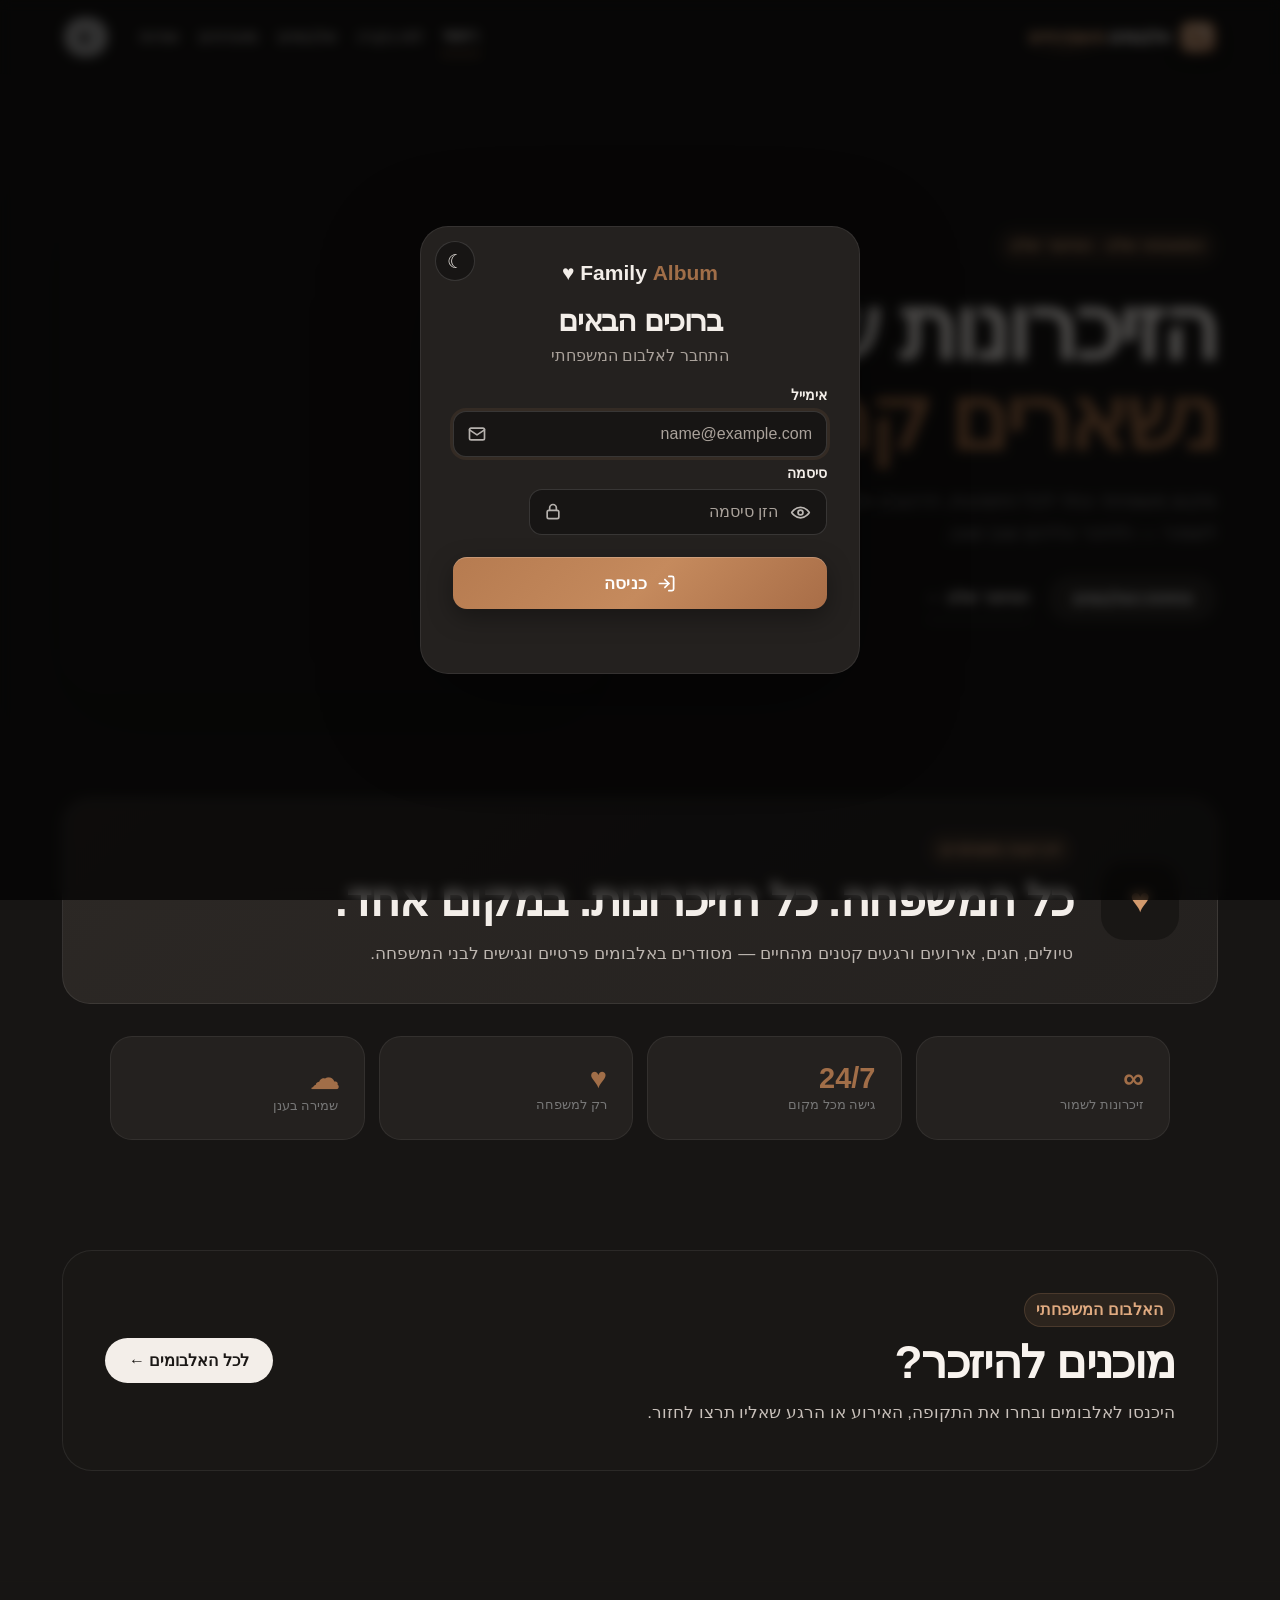
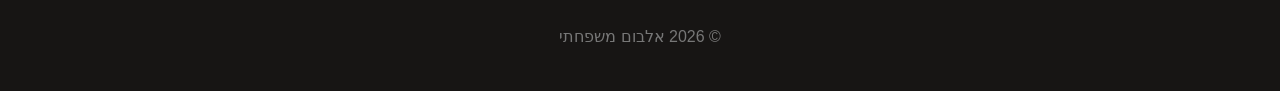
==== index.html @ 9064862b "update" ====
<!doctype html><html lang="he" dir="rtl"><head><meta charset="utf-8"><meta name="viewport" content="width=device-width,initial-scale=1"><link rel="icon" type="image/x-icon" href="favicon.ico?v=3512"><link rel="shortcut icon" type="image/x-icon" href="favicon.ico?v=3512"><title>אלבום משפחתי</title><link rel="stylesheet" href="css/main.css?v=R16G"><script src="js/config.js"></script><script src="js/version.js"></script><script src="js/utils.js"></script><script src="js/theme.js"></script>
<style id="password-toggle-eye-style">
.password-field-wrap{position:relative;display:flex;align-items:center}
.password-field-wrap input{width:100%;padding-right:48px!important}
.password-toggle-eye{
  position:absolute;right:10px;top:50%;transform:translateY(-50%);
  width:34px;height:34px;border:0;background:transparent;
  display:flex;align-items:center;justify-content:center;
  cursor:pointer;color:currentColor;opacity:.75;
  padding:0;border-radius:8px;
}
.password-toggle-eye:hover{opacity:1;background:rgba(128,128,128,.12)}
.password-toggle-eye svg{width:21px;height:21px;pointer-events:none}
</style>

<link rel="stylesheet" href="css/session-manager.css"><style id="login-field-icons">
.login-input-wrap{position:relative;width:100%;display:block}
.login-input-wrap .login-input-icon{position:absolute;left:14px;top:50%;transform:translateY(-50%);width:20px;height:20px;opacity:.72;pointer-events:none;z-index:3}
.login-input-wrap input{padding-left:48px!important}
.login-input-wrap .password-field-wrap{width:100%}
.login-input-wrap .password-field-wrap .field-icon{display:none}
</style></head><body><header class="top"><a class="brand" href="index.html">Family <b>Album</b> ♥</a><nav id="nav"></nav><div class="actions"><button onclick="toggleTheme()">◐</button><a id="adminLink" class="pill" style="display:none" href="admin.html">ניהול</a></div></header><main class="home-main">
<section class="hero home-hero">
  <div class="home-hero-copy">
    <span class="eyebrow">המשפחה שלנו · הסיפור שלנו</span>
    <h1>הזיכרונות שלנו<br><em>נשארים קרובים</em></h1>
    <p>מקום משפחתי אחד לכל התמונות, הרגעים והסיפורים שאנחנו רוצים לשמור — ולחזור אליהם שוב ושוב.</p>
    <div class="home-hero-actions">
      <a class="btn" href="albums.html">פתיחת האלבומים</a>
      <a class="home-secondary-link" href="about.html">הסיפור שלנו ←</a>
    </div>
  </div>
  <div class="hero-image home-hero-image" role="img" aria-label="תמונה משפחתית"></div>
</section>

<section class="home-welcome section" aria-labelledby="homeWelcomeTitle">
  <div class="home-welcome-card">
    <span class="home-welcome-icon" aria-hidden="true">♥</span>
    <div>
      <span class="eyebrow">זיכרונות משותפים</span>
      <h2 id="homeWelcomeTitle">כל המשפחה. כל הזיכרונות. במקום אחד.</h2>
      <p>טיולים, חגים, אירועים ורגעים קטנים מהחיים — מסודרים באלבומים פרטיים ונגישים לבני המשפחה.</p>
    </div>
  </div>
</section>

<section class="stats home-stats" aria-label="יתרונות האלבום">
  <div><strong>∞</strong><small>זיכרונות לשמור</small></div>
  <div><strong>24/7</strong><small>גישה מכל מקום</small></div>
  <div><strong>♥</strong><small>רק למשפחה</small></div>
  <div><strong>☁</strong><small>שמירה בענן</small></div>
</section>

<section class="section home-cta">
  <div class="home-cta-card">
    <div>
      <span class="eyebrow">האלבום המשפחתי</span>
      <h2>מוכנים להיזכר?</h2>
      <p>היכנסו לאלבומים ובחרו את התקופה, האירוע או הרגע שאליו תרצו לחזור.</p>
    </div>
    <a class="btn" href="albums.html">לכל האלבומים ←</a>
  </div>
</section>
</main>

<!-- Login Modal -->
<div id="loginModal" class="login-modal" aria-hidden="true" role="dialog" aria-modal="true" aria-labelledby="loginModalTitle">
  <div class="login-backdrop" aria-hidden="true"></div>
  <div class="login-modal-card">
    <button class="login-close" id="loginModalClose" type="button" aria-label="סגירת חלון" title="סגירה זמינה רק לאחר התחברות" onclick="closeLoginModal()">×</button>
    <button class="login-theme-toggle" id="loginModalTheme" type="button" onclick="toggleLoginModalTheme()" aria-label="החלפת מצב תצוגה" title="החלף בין מצב בהיר לכהה">☾</button>
    <div class="login-modal-brand">Family <b>Album</b> ♥</div>
    <h2 id="loginModalTitle">ברוכים הבאים</h2>
    <p>התחבר לאלבום המשפחתי</p>
    <form id="modalLoginForm">
      <label for="modalEmail">אימייל</label>
      <div class="login-input-wrap"><svg class="login-input-icon" viewBox="0 0 24 24" fill="none" stroke="currentColor" stroke-width="2" stroke-linecap="round" stroke-linejoin="round" aria-hidden="true"><rect x="3" y="5" width="18" height="14" rx="2"/><path d="m3 7 9 6 9-6"/></svg><input id="modalEmail" type="email" autocomplete="username" placeholder="name@example.com" required></div>
      <label for="modalPassword">סיסמה</label>
      <div class="password-field">
        <div class="password-field-wrap"><div class="login-input-wrap"><svg class="login-input-icon" viewBox="0 0 24 24" fill="none" stroke="currentColor" stroke-width="2" stroke-linecap="round" stroke-linejoin="round" aria-hidden="true"><rect x="5" y="10" width="14" height="10" rx="2"/><path d="M8 10V7a4 4 0 0 1 8 0v3"/></svg><input id="modalPassword" type="password" autocomplete="current-password" placeholder="הזן סיסמה" required></div>
<button type="button" class="password-toggle-eye" aria-label="הצג סיסמה" title="הצג סיסמה" data-password-toggle="modalPassword">
<svg viewBox="0 0 24 24" fill="none" stroke="currentColor" stroke-width="2" stroke-linecap="round" stroke-linejoin="round" aria-hidden="true">
<path d="M2 12s3.5-6 10-6 10 6 10 6-3.5 6-10 6S2 12 2 12Z"/>
<circle cx="12" cy="12" r="2.8"/>
</svg>
</button></div>
      </div>
      <button id="modalLoginButton" class="btn login-submit" type="submit">כניסה</button>
    </form>
    <div id="modalLoginMsg" class="login-message" role="alert"></div>
  </div>
</div>
<footer>© 2026 אלבום משפחתי</footer><script src="js/api.js"></script><script src="js/layout.js"></script><script>mountLayout("home");</script>

<script>
function shouldAutoOpenLogin(){
  const p=new URLSearchParams(location.search);
  return p.get("autoLogin")==="1" || !getSession()?.user || !getSession()?.token;
}
function hasActiveSession(){
  try{
    const sm = window.SessionManager?.getSession?.();
    if(sm && sm.user && sm.token) return true;
  }catch(e){}
  return false;
}
function openLoginModal(){
  const modal=document.getElementById("loginModal");
  if(!modal)return;
  const locked=!hasActiveSession();
  modal.classList.add("modal-dark");
  modal.classList.add("open");
  modal.setAttribute("aria-hidden","false");
  modal.dataset.locked=locked?"true":"false";
  document.body.classList.add("modal-open");
  const close=document.getElementById("loginModalClose");
  if(close){
    close.style.display=locked?"none":"flex";
    close.disabled=locked;
    close.setAttribute("aria-hidden",locked?"true":"false");
  }
  setTimeout(()=>document.getElementById("modalEmail")?.focus(),80);
}
function updateLoginModalThemeButton(){
  const btn=document.getElementById("loginModalTheme");
  if(!btn) return;
  const modal=document.getElementById("loginModal");
  const dark=!!modal?.classList.contains("modal-dark");
  btn.textContent=dark?"☀":"☾";
  btn.setAttribute("aria-label",dark?"מעבר למצב בהיר":"מעבר למצב כהה");
  btn.title=dark?"עבור למצב בהיר":"עבור למצב כהה";
}
function toggleLoginModalTheme(){
  const modal=document.getElementById("loginModal");
  if(!modal)return;
  modal.classList.toggle("modal-dark");
  updateLoginModalThemeButton();
}
updateLoginModalThemeButton();

function closeLoginModal(){
  const modal=document.getElementById("loginModal");
  if(!modal)return;
  // When there is no active Session, the login screen is mandatory.
  if(!hasActiveSession()){
    openLoginModal();
    return;
  }
  modal.classList.remove("open");
  modal.setAttribute("aria-hidden","true");
  modal.removeAttribute("data-locked");
  document.body.classList.remove("modal-open");
}

document.getElementById("modalLoginForm")?.addEventListener("submit",async e=>{
  e.preventDefault();
  const email=document.getElementById("modalEmail").value.trim();
  const password=document.getElementById("modalPassword").value;
  const msg=document.getElementById("modalLoginMsg");
  const btn=document.getElementById("modalLoginButton");
  msg.textContent="מתחבר...";
  msg.className="login-message";
  btn.disabled=true;
  try{
    const r=await API.call("login",{email,password});
    if(!r?.ok) throw new Error(r?.message||"פרטי הכניסה אינם תקינים");
    /* SessionManager is the single source of truth. */
    try{
      if(window.SessionManager?.start) SessionManager.start(r.data.user, r.data.token, false);
    }catch(e){ console.warn("Session manager:",e); }
    msg.textContent="הכניסה הצליחה";
    msg.classList.add("success");
    setTimeout(()=>{
      const ret=new URLSearchParams(location.search).get("return");
      location.href=(ret && /^[a-zA-Z0-9_\-]+\.html(?:\?.*)?$/.test(ret)) ? ret : "dashboard.html";
    },250);
  }catch(err){
    msg.textContent=err?.message||"אירעה שגיאה בעת ההתחברות";
    msg.classList.add("error");
  }finally{
    btn.disabled=false;
  }
});
if(shouldAutoOpenLogin()) setTimeout(openLoginModal,120);

document.addEventListener("keydown",e=>{
  const modal=document.getElementById("loginModal");
  if(e.key==="Escape" && modal?.classList.contains("open")){
    if(!hasActiveSession()){
      e.preventDefault();
      e.stopPropagation();
      return;
    }
    closeLoginModal();
  }
});
</script>
<script id="password-toggle-eye-script">
(function(){
  function eyeOpen(){
    return '<svg viewBox="0 0 24 24" fill="none" stroke="currentColor" stroke-width="2" stroke-linecap="round" stroke-linejoin="round" aria-hidden="true"><path d="M2 12s3.5-6 10-6 10 6 10 6-3.5 6-10 6S2 12 2 12Z"/><circle cx="12" cy="12" r="2.8"/></svg>';
  }
  function eyeClosed(){
    return '<svg viewBox="0 0 24 24" fill="none" stroke="currentColor" stroke-width="2" stroke-linecap="round" stroke-linejoin="round" aria-hidden="true"><path d="M3 3l18 18"/><path d="M10.6 6.2A10.7 10.7 0 0 1 12 6c6.5 0 10 6 10 6a17.4 17.4 0 0 1-3.1 3.8"/><path d="M6.2 6.8C3.6 8.6 2 12 2 12s3.5 6 10 6c1.4 0 2.7-.3 3.9-.8"/><path d="M9.9 9.9a3 3 0 0 0 4.2 4.2"/></svg>';
  }
  document.addEventListener('click', function(e){
    const btn=e.target.closest('[data-password-toggle]');
    if(!btn) return;
    const id=btn.getAttribute('data-password-toggle');
    const input=document.getElementById(id);
    if(!input) return;
    const show=input.type==='password';
    input.type=show?'text':'password';
    btn.innerHTML=show?eyeClosed():eyeOpen();
    btn.setAttribute('aria-label', show?'הסתר סיסמה':'הצג סיסמה');
    btn.setAttribute('title', show?'הסתר סיסמה':'הצג סיסמה');
  });
})();
</script>

<script src="js/session-manager.js"></script></body></html>
---- css/main.css ----
*{box-sizing:border-box}html{font-family:Segoe UI,Arial,sans-serif;background:#f6f3ef;color:#2a2724;scroll-behavior:smooth}body{margin:0;min-height:100vh}a{text-decoration:none;color:inherit}button,input,textarea,select{font:inherit}button{cursor:pointer}.top{height:74px;position:sticky;top:0;z-index:50;display:flex;align-items:center;gap:30px;padding:0 5%;background:#f6f3eff0;backdrop-filter:blur(16px);border-bottom:1px solid #00000012}.brand{font-size:21px;font-weight:900;margin-left:auto}.brand b,em,.eyebrow,.heading>a{color:#a16e48;font-style:normal}.top nav{display:flex;gap:22px}.top nav a{padding:8px 2px}.top nav a.active{font-weight:800;border-bottom:2px solid #a16e48}.actions{display:flex;align-items:center;gap:9px}.actions button,.pill{border:1px solid #0002;background:#fff9;border-radius:22px;padding:8px 14px}.hero{max-width:1200px;margin:auto;min-height:78vh;padding:70px 24px;display:grid;grid-template-columns:1fr 1fr;gap:70px;align-items:center}.eyebrow{font-size:12px;font-weight:900;letter-spacing:3px}.hero h1,.about-hero h1{font-size:clamp(52px,7vw,94px);line-height:.94;letter-spacing:-5px;margin:20px 0}.hero p{font-size:19px;color:#777;max-width:570px;line-height:1.7}.btn{display:inline-block;border:0;border-radius:30px;background:#2a2724;color:white;padding:13px 24px;font-weight:800}.hero-image,.about-image{border-radius:34px;min-height:530px;background:url('https://images.unsplash.com/photo-1511895426328-dc8714191300?auto=format&fit=crop&w=1200&q=85') center/cover;box-shadow:0 30px 80px #0002}.stats{max-width:1100px;margin:auto;padding:0 20px 80px;display:grid;grid-template-columns:repeat(4,1fr);gap:14px}.stats div,.metric,.panel{background:#fff;border:1px solid #0001;border-radius:22px;padding:25px}.stats strong{display:block;font-size:29px;color:#a16e48}.stats small{color:#777}.section{max-width:1200px;margin:auto;padding:70px 22px}.heading{display:flex;align-items:center;justify-content:space-between;gap:20px;margin-bottom:30px}.heading h1,.heading h2{margin:0;font-size:42px}.heading p{color:#777}.search{min-width:260px;padding:13px 16px;border:1px solid #0002;border-radius:15px;background:#fff}.cards{display:grid;grid-template-columns:repeat(3,1fr);gap:20px}.card{background:#fff;border:1px solid #0001;border-radius:24px;overflow:hidden;box-shadow:0 15px 40px #00000010;transition:.25s}.card:hover{transform:translateY(-5px)}.cover{aspect-ratio:1/1;background:center/cover url('https://images.unsplash.com/photo-1472162072942-cd5147eb3902?auto=format&fit=crop&w=1000&q=85')}.c1{background-image:url('https://images.unsplash.com/photo-1500534623283-312aade485b7?auto=format&fit=crop&w=1000&q=85')}.c2{background-image:url('https://images.unsplash.com/photo-1519167758481-83f550bb49b3?auto=format&fit=crop&w=1000&q=85')}.c3{background-image:url('https://images.unsplash.com/photo-1519741497674-611481863552?auto=format&fit=crop&w=1000&q=85')}.card-body{padding:17px 20px}.card-body h3{margin:0 0 7px}.card-body p{margin:0;color:#777}.gallery{display:grid;grid-template-columns:repeat(4,1fr);gap:13px}.gallery figure{margin:0}.gallery img{width:100%;height:230px;object-fit:cover;border-radius:17px;cursor:pointer}.gallery figcaption{padding:7px;color:#777}.viewer{display:none;position:fixed;inset:0;background:#000e;z-index:100;align-items:center;justify-content:center}.viewer.open{display:flex}.viewer img{max-width:86%;max-height:82%;border-radius:14px}.viewer button{position:absolute;width:55px;height:55px;border:0;border-radius:50%;background:#fff2;color:#fff;font-size:38px}.viewer #x{top:20px;right:25px}.viewer #r{right:25px}.viewer #l{left:25px}.viewer #caption{position:absolute;bottom:25px;color:#fff}.about-hero{text-align:center;padding:130px 20px 90px}.about-hero p{color:#777;font-size:19px}.story{display:grid;grid-template-columns:1fr 1fr;gap:60px;align-items:center}.story p{line-height:1.8;color:#666}.story blockquote{border-right:4px solid #a16e48;padding:15px 20px;background:#faf8f5;border-radius:0 15px 15px 0;font-weight:800}.auth-page{min-height:100vh;display:grid;place-items:center;background:linear-gradient(135deg,#f6f3ef,#e9dfd4)}.auth-card{width:min(430px,92vw);padding:38px;background:#fff;border-radius:28px;box-shadow:0 30px 90px #0002;text-align:center}.auth-card form{display:grid;gap:13px;margin:25px 0}.auth-card input,.panel input,.panel textarea,.panel select{width:100%;padding:13px;border:1px solid #0002;border-radius:13px;background:#fff}.dashboard-grid{display:grid;grid-template-columns:repeat(3,1fr);gap:18px;margin-bottom:30px}.metric span{font-size:28px}.metric strong{display:block;font-size:36px;margin:5px 0}.metric small{color:#777}.panel{margin-top:25px}.admin-grid{display:grid;grid-template-columns:repeat(2,1fr);gap:20px}.panel{display:flex;flex-direction:column;gap:12px}.thumbs{display:grid;grid-template-columns:repeat(6,1fr);gap:7px}.thumbs img{width:100%;height:70px;object-fit:cover;border-radius:8px}.manage-row{display:flex;gap:8px;align-items:center;flex-wrap:wrap;padding:10px 0;border-bottom:1px solid #0001}.manage-row b{margin-left:auto}.manage-row button{border:1px solid #0002;background:#fff;border-radius:10px;padding:7px 10px}.toast{position:fixed;bottom:20px;left:20px;background:#222;color:#fff;padding:12px 18px;border-radius:12px;display:none;z-index:200}.toast.show{display:block}footer{text-align:center;padding:45px;color:#777;border-top:1px solid #0001;margin-top:40px}.dark{background:#171514;color:#f3eee9}.dark .top{background:#171514ee}.dark .card,.dark .stats div,.dark .metric,.dark .panel,.dark .auth-card{background:#24211f;border-color:#fff1}.dark input,.dark textarea,.dark select,.dark .search,.dark .manage-row button{background:#24211f;color:#fff}.dark .auth-page{background:#171514}@media(max-width:850px){.top nav{display:none}.hero,.story{grid-template-columns:1fr}.hero-image,.about-image{min-height:360px}.cards{grid-template-columns:1fr 1fr}.gallery{grid-template-columns:1fr 1fr}.stats{grid-template-columns:1fr 1fr}.admin-grid{grid-template-columns:1fr}}@media(max-width:560px){.cards,.gallery{grid-template-columns:1fr}.dashboard-grid{grid-template-columns:1fr}.heading{align-items:flex-start;flex-direction:column}.heading h1,.heading h2{font-size:34px}.search{width:100%}.hero h1,.about-hero h1{letter-spacing:-2px}.top{padding:0 18px}}

.photo-wrap{position:relative;overflow:hidden;border-radius:16px}.photo-wrap img{display:block;width:100%}.favorite-btn{position:absolute;top:10px;right:10px;width:42px;height:42px;border:0;border-radius:50%;background:rgba(255,255,255,.9);font-size:25px;cursor:pointer;box-shadow:0 4px 14px rgba(0,0,0,.18)}.favorite-btn.active{background:#fff}.photo-card figcaption{display:flex;flex-direction:column;gap:4px;padding-top:8px}.photo-card figcaption small{opacity:.7}.panel input,.panel select{display:block;width:100%;margin:8px 0;box-sizing:border-box}.viewer #caption{display:flex;flex-direction:column;gap:5px}

.hint{opacity:.7;font-size:.9rem}.photo-meta-row{display:grid;grid-template-columns:1.2fr 1fr .7fr 1.2fr;gap:8px;align-items:center;margin:8px 0;padding:10px;border:1px solid rgba(127,127,127,.2);border-radius:12px}.photo-meta-row input{margin:0!important}.meta-file{overflow:hidden;text-overflow:ellipsis;white-space:nowrap}@media(max-width:800px){.photo-meta-row{grid-template-columns:1fr}.meta-file{white-space:normal}}


/* V3.1 responsive navigation */
.menu-toggle{display:none;border:1px solid #0002;background:#fff9;border-radius:12px;width:44px;height:42px;font-size:24px;line-height:1;align-items:center;justify-content:center;flex:0 0 auto}
.menu-toggle.open{font-size:30px;position:relative;z-index:650;background:#fff!important;color:#2a2724!important;border-color:#0003!important}
.dark .menu-toggle.open{background:#24211f!important;color:#fff!important;border-color:#fff3!important}
.menu-close-text{display:block;font:400 34px/1 Arial,sans-serif;color:currentColor;transform:translateY(-1px)}
@media(max-width:850px){
  .top{position:sticky;top:0;z-index:500;min-height:66px;height:auto;gap:12px;padding:10px 18px;flex-wrap:nowrap}
  .menu-toggle{display:inline-flex;order:0}
  .brand{order:1;margin-left:0;margin-right:auto;white-space:nowrap}
  .actions{order:2}
  .top nav{display:none;position:absolute;top:100%;right:12px;left:12px;z-index:600;flex-direction:column;gap:0;padding:8px;background:#fff;border:1px solid #0002;border-radius:16px;box-shadow:0 18px 45px #0003}
  .top nav.mobile-open{display:flex}
  .top nav a{padding:13px 16px;border-bottom:1px solid #0001}
  .top nav a:last-child{border-bottom:0}
  .top nav a.active{border-bottom:1px solid #0001;background:#f6f3ef;font-weight:800}
  .dark .top nav{background:#24211f;border-color:#fff2}
  .dark .top nav a{border-color:#fff1}
  .dark .top nav a.active{background:#302b28}
}
/* Favorite button must not trigger the image viewer */
.favorite-btn{z-index:3;touch-action:manipulation}
.photo-wrap img{position:relative;z-index:1}

.photo-tools{display:flex;gap:10px;align-items:center;flex-wrap:wrap;margin:18px 0 24px;padding:14px;border:1px solid var(--line,#ddd);border-radius:16px;background:var(--card,#fff)}
.photo-tools input,.photo-tools select{min-height:42px;padding:0 12px;border:1px solid var(--line,#ddd);border-radius:10px;background:inherit;color:inherit} .photo-tools input[type=search]{min-width:220px}.photo-tools input[type=number]{width:120px}.photo-tools .hint{margin-inline-start:auto}
@media(max-width:600px){.photo-tools{align-items:stretch}.photo-tools input,.photo-tools select,.photo-tools button{width:100%}.photo-tools .hint{margin-inline-start:0;text-align:center}}
.perm-check{display:flex;align-items:center;gap:10px;padding:10px 12px;border:1px solid #0001;border-radius:12px;background:#fafafa}.perm-check input{width:auto!important;margin:0!important}.dark .perm-check{background:#302b28;border-color:#fff1}

.delete-photo-btn{position:absolute;top:10px;left:10px;width:42px;height:42px;border:0;border-radius:50%;background:rgba(255,255,255,.92);font-size:18px;cursor:pointer;box-shadow:0 4px 14px rgba(0,0,0,.18);z-index:3}.delete-photo-btn:hover{transform:scale(1.05)}
.trash-actions{display:flex;gap:8px;flex-wrap:wrap;margin-top:8px}.danger-btn{border:0;border-radius:30px;background:#8b2d2d;color:#fff;padding:10px 15px;font-weight:800;cursor:pointer}.trash-actions .btn{padding:10px 15px}

/* V3.5.1 — Dark mode search/filter controls */
.photo-tools{--tools-bg:#fff;--tools-line:#d8d2cc;--tools-text:#2a2724;--tools-placeholder:#777;--tools-focus:#a16e48;background:var(--tools-bg);border-color:var(--tools-line);color:var(--tools-text)}
.photo-tools input,.photo-tools select{background:var(--tools-bg)!important;color:var(--tools-text)!important;border-color:var(--tools-line)!important;outline:none;appearance:auto}
.photo-tools input::placeholder{color:var(--tools-placeholder);opacity:1}
.photo-tools input:focus,.photo-tools select:focus{border-color:var(--tools-focus)!important;box-shadow:0 0 0 3px rgba(161,110,72,.16)}
.photo-tools select option{background:var(--tools-bg);color:var(--tools-text)}
.photo-tools .pill{background:var(--tools-bg);color:var(--tools-text);border-color:var(--tools-line)}
.dark .photo-tools{--tools-bg:#24211f;--tools-line:#514a45;--tools-text:#f3eee9;--tools-placeholder:#aaa19a;--tools-focus:#c7956d}
.dark .photo-tools input,.dark .photo-tools select{background:#24211f!important;color:#f3eee9!important;border-color:#514a45!important;color-scheme:dark}
.dark .photo-tools input::placeholder{color:#aaa19a!important}
.dark .photo-tools select option{background:#24211f;color:#f3eee9}
.dark .photo-tools .pill{background:#24211f;color:#f3eee9;border-color:#514a45}

.load-error{padding:30px;border:1px solid #c99;border-radius:18px;background:#fff5;text-align:center}.load-error strong{font-size:20px}.load-error p{color:#b33;margin:10px 0 18px}.dark .load-error{background:#24211f;border-color:#a66}


/* V3.5.3 — Home Login Modal */
.login-open{cursor:pointer;color:inherit}
body.modal-open{overflow:hidden}
.login-modal{display:none;position:fixed;inset:0;z-index:2000;align-items:center;justify-content:center;padding:20px}
.login-modal.open{display:flex}
.login-backdrop{position:absolute;inset:0;background:rgba(0,0,0,.68);backdrop-filter:blur(6px)}
.login-modal-card{position:relative;z-index:1;width:min(440px,100%);padding:34px 32px 28px;background:#fff;border:1px solid #0001;border-radius:28px;box-shadow:0 30px 100px rgba(0,0,0,.35);text-align:right;animation:loginModalIn .2s ease-out}
.login-modal-brand{text-align:center;font-size:21px;font-weight:900;margin-bottom:18px}
.login-modal-brand b{color:#a16e48}
.login-modal-card h2{text-align:center;font-size:30px;margin:5px 0 8px}
.login-modal-card>p{text-align:center;color:#777;margin:0 0 22px}
.login-modal-card form{display:grid;gap:8px}
.login-modal-card label{font-size:14px;font-weight:700}
.login-modal-card input{width:100%;padding:13px 14px;border:1px solid #0002;border-radius:13px;background:#fff;color:inherit;outline:none}
.login-modal-card input:focus{border-color:#a16e48;box-shadow:0 0 0 3px rgba(161,110,72,.13)}
.password-field{position:relative;display:flex;align-items:center}
.password-field input{padding-left:68px}
.password-toggle{position:absolute;left:7px;top:50%;transform:translateY(-50%);border:0;background:transparent;color:#a16e48;font-weight:800;padding:7px 8px;border-radius:8px}
.password-toggle:hover{background:#a16e4812}
.login-submit{
  width:100%;
  min-height:52px;
  margin-top:14px;
  border:0 !important;
  border-radius:14px !important;
  background:linear-gradient(135deg,#9a6742 0%,#b47a50 52%,#8d5d3d 100%) !important;
  color:#fff !important;
  font-size:17px;
  font-weight:800;
  letter-spacing:.15px;
  display:flex;
  align-items:center;
  justify-content:center;
  gap:10px;
  box-shadow:0 8px 22px rgba(104,65,39,.25),inset 0 1px 0 rgba(255,255,255,.22);
  cursor:pointer;
  transition:transform .18s ease,box-shadow .18s ease,filter .18s ease;
}
.login-submit::before{
  content:"";
  width:19px;
  height:19px;
  flex:0 0 19px;
  background:center/contain no-repeat url("data:image/svg+xml,%3Csvg xmlns='http://www.w3.org/2000/svg' viewBox='0 0 24 24' fill='none' stroke='white' stroke-width='2.2' stroke-linecap='round' stroke-linejoin='round'%3E%3Cpath d='M10 17l5-5-5-5'/%3E%3Cpath d='M15 12H3'/%3E%3Cpath d='M15 3h4a2 2 0 0 1 2 2v14a2 2 0 0 1-2 2h-4'/%3E%3C/svg%3E");
}
.login-submit:hover:not(:disabled){
  transform:translateY(-2px);
  filter:brightness(1.06);
  box-shadow:0 11px 28px rgba(104,65,39,.32),inset 0 1px 0 rgba(255,255,255,.25);
}
.login-submit:active:not(:disabled){
  transform:translateY(0);
  box-shadow:0 5px 14px rgba(104,65,39,.24),inset 0 1px 0 rgba(0,0,0,.06);
}
.login-submit:focus-visible{
  outline:3px solid rgba(180,122,80,.28) !important;
  outline-offset:3px;
}
.login-submit:disabled{
  opacity:.65;
  cursor:wait;
  transform:none;
  filter:saturate(.7);
}
.dark .login-submit{
  background:linear-gradient(135deg,#b67b50 0%,#c58a5d 52%,#a86d47 100%) !important;
  box-shadow:0 8px 24px rgba(0,0,0,.34),inset 0 1px 0 rgba(255,255,255,.2);
}
@media(max-width:520px){
  .login-submit{min-height:50px;font-size:16px;border-radius:13px !important}
}
.login-close{position:absolute;top:12px;right:14px;width:40px;height:40px;border:0;border-radius:50%;background:transparent;font-size:30px;line-height:1;color:#777}
.login-close:hover{background:#0000000a;color:inherit}
.login-theme-toggle{position:absolute;top:14px;left:14px;width:40px;height:40px;border:1px solid #0002;border-radius:50%;background:#fff;color:#333;display:flex;align-items:center;justify-content:center;font-size:19px;cursor:pointer;z-index:2;transition:.18s}
.login-theme-toggle:hover{transform:scale(1.04);background:#f5f5f5}
.dark .login-theme-toggle{background:#171514;color:#f3eee9;border-color:#fff2}
.dark .login-theme-toggle:hover{background:#302b28}
.login-message{min-height:24px;text-align:center;margin-top:12px;font-weight:700}
.login-message.error{color:#b42318}
.login-message.success{color:#16834b}
.modal-full-login{display:block;text-align:center;margin-top:12px;font-size:13px;color:#a16e48}
@keyframes loginModalIn{from{opacity:0;transform:translateY(10px) scale(.98)}to{opacity:1;transform:none}}
.dark .login-modal-card{background:#24211f;border-color:#fff1;color:#f3eee9}
.dark .login-modal-card input{background:#171514;color:#fff;border-color:#fff2}
.dark .login-close{color:#aaa}
.dark .password-toggle{color:#d29a6d}
.dark .modal-full-login{color:#d29a6d}
.dark .login-open{background:#24211f;color:#f3eee9;border-color:#fff2}
@media(max-width:560px){
  .login-modal{padding:12px}
  .login-modal-card{padding:30px 20px 22px;border-radius:22px}
}


/* Dashboard direct navigation */
.metric-link{display:block;color:inherit;text-decoration:none;cursor:pointer;transition:transform .18s ease,box-shadow .18s ease}
.metric-link:hover{transform:translateY(-3px);box-shadow:0 12px 30px rgba(0,0,0,.10)}
.metric-action{display:block;margin-top:12px;font-size:.9rem;opacity:.8}
.dashboard-actions{display:grid;grid-template-columns:repeat(3,1fr);gap:14px;margin:0 0 30px}
.dashboard-action{display:flex;align-items:center;gap:12px;padding:16px 18px;border:1px solid #0002;border-radius:16px;background:var(--card,#fff);color:inherit;text-decoration:none;box-shadow:0 5px 18px rgba(0,0,0,.05);transition:transform .18s ease,box-shadow .18s ease}
.dashboard-action:hover{transform:translateY(-2px);box-shadow:0 10px 25px rgba(0,0,0,.09)}
.dashboard-action>span{font-size:28px}
.dashboard-action div{display:flex;flex-direction:column;gap:3px;flex:1}
.dashboard-action small{opacity:.7}
.panel-heading-row{display:flex;align-items:center;justify-content:space-between;gap:15px}
.dashboard-album-card{cursor:pointer}
.dashboard-album-card .cover{position:relative}
.album-count-badge{position:absolute;left:12px;bottom:12px;display:inline-flex;align-items:center;gap:6px;padding:7px 10px;border-radius:999px;background:rgba(18,18,18,.72);color:#fff;font-size:13px;font-weight:800;line-height:1;backdrop-filter:blur(8px);box-shadow:0 4px 16px rgba(0,0,0,.2);border:1px solid rgba(255,255,255,.18)}
.dark .dashboard-action{background:#24211f;border-color:#fff1}
@media(max-width:850px){.dashboard-actions{grid-template-columns:1fr}.panel-heading-row{align-items:flex-start;flex-direction:column}}

.manage-row .cover-manager{flex:0 0 100%;}
.manage-row .cover-current{max-width:420px;}

/* V3.5.10 — Full mobile refinement + compact family-album brand */
.brand{display:inline-flex;align-items:center;gap:9px;min-width:0;line-height:1}
.brand .brand-mark{position:relative;width:36px;height:32px;flex:0 0 36px;border-radius:10px;background:linear-gradient(145deg,#b9855d,#8f5d3c);box-shadow:0 7px 18px rgba(90,55,35,.20);display:grid;place-items:center;color:#fff}
.brand .brand-mark::before{content:"";position:absolute;width:20px;height:16px;border:2px solid currentColor;border-radius:5px;transform:rotate(-7deg);opacity:.88}
.brand .brand-heart{position:relative;z-index:2;font-size:12px;line-height:1;transform:translate(5px,-4px);text-shadow:0 1px 3px rgba(0,0,0,.2)}
.brand .brand-name{font-size:17px;font-weight:900;letter-spacing:-.3px;white-space:nowrap}
.dark .brand .brand-mark{background:linear-gradient(145deg,#c79369,#9d6844);box-shadow:0 7px 18px rgba(0,0,0,.30)}

/* Keep generic header buttons consistent and touch friendly */
.top>.actions>button,.top>button:not(.menu-toggle),.top .actions>a{min-height:40px}

@media(max-width:700px){
  html{font-size:15px}
  body{overflow-x:hidden}
  .top{min-height:60px;padding:8px 12px;gap:8px}
  .menu-toggle{width:42px;height:42px;border-radius:13px}
  .brand{gap:7px}
  .brand .brand-mark{width:34px;height:30px;flex-basis:34px;border-radius:9px}
  .brand .brand-name{font-size:16px}
  .actions{gap:6px;margin-inline-start:auto}
  .actions button,.actions .pill{min-width:40px;min-height:40px;padding:8px 10px;border-radius:13px}
  .actions #userName{display:none}
  .top nav{right:8px;left:8px;border-radius:18px;padding:7px}
  .top nav a{min-height:46px;display:flex;align-items:center;padding:12px 14px;border-radius:11px}
  .top nav a.active{border-bottom:0}

  .section{padding:34px 14px}
  .heading{gap:14px;margin-bottom:20px}
  .heading h1,.heading h2{font-size:clamp(28px,8vw,36px);line-height:1.08}
  .heading p{margin:7px 0 0;line-height:1.5}
  .eyebrow{font-size:10px;letter-spacing:2px}
  .btn{min-height:44px;padding:11px 18px}

  .hero{min-height:auto;padding:42px 16px 30px;gap:28px}
  .hero h1,.about-hero h1{font-size:clamp(42px,13vw,62px);line-height:.98;margin:15px 0;letter-spacing:-2.5px}
  .hero p,.about-hero p{font-size:16px;line-height:1.6}
  .hero-image,.about-image{min-height:270px;border-radius:24px}
  .about-hero{padding:70px 16px 45px}
  .story{gap:28px}
  .story blockquote{margin-inline:0}

  .stats{grid-template-columns:repeat(2,minmax(0,1fr));padding:0 14px 42px;gap:10px}
  .stats div,.metric,.panel{padding:18px;border-radius:18px}
  .stats strong{font-size:25px}

  .cards{grid-template-columns:1fr;gap:14px}
  .card{border-radius:19px}
  .card:hover{transform:none}
  .card-body{padding:14px 16px}

  /* Two photo columns use phone space better while keeping touch targets large. */
  .gallery{grid-template-columns:repeat(2,minmax(0,1fr));gap:8px}
  .gallery img{height:auto;aspect-ratio:1/1;object-fit:cover;border-radius:13px}
  .photo-wrap{border-radius:13px}
  .photo-card figcaption{font-size:13px;padding:6px 2px 10px;gap:2px}
  .photo-card figcaption strong{white-space:nowrap;overflow:hidden;text-overflow:ellipsis}
  .favorite-btn,.delete-photo-btn{top:7px;width:36px;height:36px}
  .favorite-btn{right:7px;font-size:21px}
  .delete-photo-btn{left:7px;font-size:16px}

  .dashboard-grid{grid-template-columns:1fr;gap:12px}
  .dashboard-actions{gap:10px;margin-bottom:20px}
  .dashboard-action{padding:14px;border-radius:15px}
  .dashboard-action>span{font-size:24px}
  .metric strong{font-size:31px}

  .admin-grid{grid-template-columns:1fr;gap:14px}
  .panel{margin-top:16px}
  .panel-heading-row{gap:10px}
  .manage-row{align-items:stretch}
  .manage-row b{width:100%;margin-left:0}
  .manage-row button{min-height:40px}
  .thumbs{grid-template-columns:repeat(4,minmax(0,1fr))}
  .thumbs img{height:auto;aspect-ratio:1/1}

  .photo-tools{margin:12px 0 18px;padding:10px;gap:8px;border-radius:14px}
  .photo-tools input[type=search],.photo-tools input[type=number],.photo-tools select,.photo-tools button{width:100%;min-width:0;min-height:44px}

  .auth-card{width:calc(100vw - 24px);padding:28px 18px;border-radius:22px}
  .login-modal{padding:10px}
  .login-modal-card{max-height:calc(100dvh - 20px);overflow:auto;padding:28px 18px 20px}

  footer{padding:30px 14px;margin-top:25px}
  .toast{left:12px;right:12px;bottom:12px;text-align:center}
}

@media(max-width:420px){
  .top{padding-inline:9px}
  .brand .brand-name{display:none}
  .brand .brand-mark{width:36px;height:32px;flex-basis:36px}
  .actions button,.actions .pill{padding-inline:9px}
  .section{padding-inline:11px}
  .gallery{gap:6px}
  .photo-card figcaption{font-size:12px}
  .favorite-btn,.delete-photo-btn{width:34px;height:34px}
  .stats{padding-inline:11px}
  .stats div{padding:15px}
}

@media(max-width:340px){
  .gallery{grid-template-columns:1fr}
  .actions .pill{font-size:0;width:40px;padding:0}
  .actions .pill::first-letter{font-size:16px}
}

@media(max-height:520px) and (orientation:landscape){
  .top{position:relative}
  .hero{grid-template-columns:1fr 1fr;padding-top:24px}
  .hero-image{min-height:220px}
}
/* R6 performance: progressive gallery rendering */
.gallery-more{grid-column:1/-1;display:flex;justify-content:center;padding:18px 0 8px}
.gallery-more .pill{min-width:180px}


/* R15C About page + full dark-mode support */
.about-hero,
.story,
.privacy-section,
.about-version-section{
  transition:background .2s ease,color .2s ease,border-color .2s ease;
}
.privacy-section{padding-top:20px;padding-bottom:40px}
.privacy-card{
  text-align:center;
  border-radius:28px;
  padding:48px 28px;
  background:#faf8f5;
  border:1px solid rgba(42,39,36,.08);
}
.privacy-lock{font-size:54px;line-height:1;margin-bottom:24px}
.privacy-card h2{font-size:clamp(28px,4vw,42px);margin:0 0 24px}
.privacy-card p{max-width:980px;margin:0 auto;color:#666;font-size:18px;line-height:1.8}
.about-version-section{padding-top:20px}
.about-version-card{
  background:#fff;
  border:1px solid rgba(42,39,36,.08);
  border-radius:22px;
  padding:28px;
}
.about-version-card h2{margin-top:0}
.about-version-card p{line-height:1.8;color:#666}
.dark .about-hero p,
.dark .story p,
.dark .privacy-card p,
.dark .about-version-card p{color:#bdb6b0}
.dark .story blockquote{
  background:#24211f;
  color:#f3eee9;
  border-right-color:#c58a5b;
}
.dark .privacy-card,
.dark .about-version-card{
  background:#24211f;
  color:#f3eee9;
  border-color:rgba(255,255,255,.09);
  box-shadow:0 14px 36px rgba(0,0,0,.18);
}
.dark footer{
  color:#aaa29b;
  border-top-color:rgba(255,255,255,.09);
}
@media(max-width:700px){
  .privacy-card{padding:38px 20px}
  .privacy-card p{font-size:16px}
  .privacy-break{display:none}
}


/* R15C About responsive title fix */
.about-hero h1{
  font-size:clamp(34px,7vw,72px);
  line-height:1.05;
  letter-spacing:clamp(-3px,-0.25vw,-1px);
  overflow-wrap:normal;
  word-break:keep-all;
}
@media(max-width:700px){
  .about-hero{padding:88px 16px 54px}
  .about-hero h1{
    font-size:clamp(32px,11vw,48px);
    line-height:1.08;
    letter-spacing:-1.5px;
    margin:16px 0;
  }
  .about-hero p{
    font-size:16px;
    line-height:1.65;
    padding-inline:8px;
  }
}
@media(max-width:420px){
  .about-hero{padding:72px 12px 44px}
  .about-hero h1{
    font-size:clamp(29px,10.5vw,40px);
    letter-spacing:-1px;
  }
}


/* R15C Global Responsive Pass — phones/tablets */
html{max-width:100%;overflow-x:hidden}
body{max-width:100%;overflow-x:hidden}
img,video,canvas,svg{max-width:100%}
main,.section,.albums-page{box-sizing:border-box;width:100%}
input,textarea,select,button{max-width:100%;box-sizing:border-box}
.heading h1,.heading h2,.albums-head h1{
  overflow-wrap:anywhere;
}
@media(max-width:850px){
  .section{padding:42px 16px}
  .hero{
    min-height:auto;
    padding:54px 16px 38px;
    gap:30px;
  }
  .hero h1{
    font-size:clamp(36px,11vw,58px);
    line-height:1.02;
    letter-spacing:clamp(-3px,-.35vw,-1px);
    margin:16px 0;
  }
  .hero p{font-size:16px;line-height:1.65}
  .hero-image,.about-image{min-height:300px}
  .heading{align-items:flex-start;flex-wrap:wrap}
  .heading h1,.heading h2,.albums-head h1{font-size:clamp(30px,8vw,42px);line-height:1.08}
  .stats{grid-template-columns:repeat(2,minmax(0,1fr));gap:10px;padding-inline:16px}
  .cards,.album-list-grid,.dashboard-grid,.admin-grid{grid-template-columns:repeat(2,minmax(0,1fr));gap:14px}
  .photo-tools{grid-template-columns:1fr 1fr}
  .photo-tools>*{min-width:0;width:100%}
  .gallery{grid-template-columns:repeat(2,minmax(0,1fr));gap:10px}
  .panel{min-width:0}
}
@media(max-width:600px){
  .top{
    min-height:58px;
    padding:8px 12px;
    gap:8px;
    flex-wrap:nowrap;
  }
  .top .brand{font-size:16px;white-space:nowrap;min-width:0}
  .top .actions{gap:6px;min-width:0}
  .top .actions button,.top .actions .pill{padding:8px 10px;font-size:13px}
  .section{padding:34px 12px}
  .hero{padding:42px 12px 30px}
  .hero h1{
    font-size:clamp(34px,12vw,48px);
    line-height:1.05;
    letter-spacing:-1.5px;
  }
  .hero-image{min-height:240px;border-radius:22px}
  .about-image{min-height:260px;border-radius:22px}
  .about-hero{padding:64px 12px 38px}
  .about-hero h1{font-size:clamp(30px,11vw,42px)}
  .stats{grid-template-columns:repeat(2,minmax(0,1fr));padding:12px}
  .stats div,.metric,.panel{padding:18px;border-radius:18px}
  .cards,.album-list-grid,.dashboard-grid,.admin-grid{grid-template-columns:1fr}
  .heading{gap:12px;margin-bottom:20px}
  .heading h1,.heading h2,.albums-head h1{font-size:clamp(28px,9vw,38px)}
  .heading p,.albums-head p{font-size:15px;line-height:1.6}
  .photo-tools{grid-template-columns:1fr}
  .gallery{grid-template-columns:repeat(2,minmax(0,1fr));gap:8px}
  .card{border-radius:18px}
  .btn{padding:11px 18px}
  .privacy-card{padding:32px 16px}
  .about-version-card{padding:20px 16px}
  footer{padding:30px 12px;margin-top:24px;font-size:14px}
  .viewer{padding:62px 6px 88px}
  .viewer img{max-width:96vw;max-height:72vh;object-fit:contain}
}
@media(max-width:390px){
  .top .brand{font-size:14px}
  .top .actions button,.top .actions .pill{padding:7px 8px}
  .hero h1{font-size:clamp(31px,12vw,42px)}
  .heading h1,.heading h2,.albums-head h1{font-size:clamp(26px,9vw,34px)}
  .stats{grid-template-columns:1fr 1fr}
  .gallery{grid-template-columns:1fr}
  .eyebrow{font-size:10px;letter-spacing:2px}
}


/* R15C Admin dark-mode input contrast fix */
.dark .admin-grid input,
.dark .admin-grid textarea,
.dark .admin-grid select,
.dark .api-status-panel input,
.dark .api-status-panel textarea,
.dark .api-status-panel select,
.dark #photoMeta input,
.dark #photoMeta textarea,
.dark #photoMeta select{
  background:#302c29 !important;
  color:#f4efe9 !important;
  border:1px solid rgba(255,255,255,.16) !important;
  box-shadow:inset 0 0 0 1px rgba(255,255,255,.015);
}
.dark .admin-grid input::placeholder,
.dark .admin-grid textarea::placeholder,
.dark #photoMeta input::placeholder,
.dark #photoMeta textarea::placeholder{
  color:#b8b0aa !important;
  opacity:1;
}
.dark .admin-grid input:focus,
.dark .admin-grid textarea:focus,
.dark .admin-grid select:focus,
.dark #photoMeta input:focus,
.dark #photoMeta textarea:focus,
.dark #photoMeta select:focus{
  background:#36312e !important;
  border-color:rgba(197,138,91,.72) !important;
  outline:none;
  box-shadow:0 0 0 3px rgba(197,138,91,.12);
}
.dark .admin-grid select option{
  background:#302c29;
  color:#f4efe9;
}


/* R15D — restore fixed top header on every screen size */
.top{
  position:fixed !important;
  top:0;
  right:0;
  left:0;
  width:100%;
  z-index:500;
}
body{padding-top:74px}
@media(max-width:850px){body{padding-top:66px}}
@media(max-width:600px){body{padding-top:58px}}
@media(max-height:520px) and (orientation:landscape){
  .top{position:fixed !important}
  body{padding-top:58px}
}

/* R15D — login modal starts in dark mode independently of site theme */
.login-modal.modal-dark .login-modal-card{
  background:#24211f;
  border-color:rgba(255,255,255,.08);
  color:#f3eee9;
}
.login-modal.modal-dark .login-modal-card>p{color:#aaa29b}
.login-modal.modal-dark .login-modal-card input{
  background:#171514;
  color:#fff;
  border-color:rgba(255,255,255,.14);
}
.login-modal.modal-dark .login-modal-card input::placeholder{color:#aaa29b}
.login-modal.modal-dark .login-close{color:#aaa}
.login-modal.modal-dark .password-toggle{color:#d29a6d}
.login-modal.modal-dark .login-theme-toggle{
  background:#171514;
  color:#f3eee9;
  border-color:rgba(255,255,255,.14);
}
.login-modal.modal-dark .login-theme-toggle:hover{background:#302b28}


/* R15E — upload metadata layout, mobile page name and stronger active navigation */
.photo-meta-row{
  grid-template-columns:minmax(160px,1.1fr) minmax(260px,2fr) minmax(150px,.8fr) auto;
}
.photo-meta-row .meta-title{min-width:260px}
.upload-status:empty{display:none}

.mobile-page-name{
  display:none;
  font-weight:900;
  font-size:16px;
  line-height:1;
  white-space:nowrap;
  overflow:hidden;
  text-overflow:ellipsis;
  max-width:36vw;
}

@media(max-width:850px){
  .mobile-page-name{
    display:block;
    order:1;
    margin-inline:2px auto;
  }
  .brand{order:2;margin:0}
  .actions{order:3}
  .menu-toggle{order:0}
  .top nav a.active{
    background:#eee6de;
    color:#7a4b2d;
    font-weight:900;
    border:1px solid rgba(161,110,72,.45);
    box-shadow:inset 4px 0 0 #a16e48,0 3px 10px rgba(0,0,0,.08);
  }
  .dark .top nav a.active{
    background:#3b312b;
    color:#f3c59f;
    border-color:rgba(210,154,109,.42);
    box-shadow:inset 4px 0 0 #d29a6d,0 3px 12px rgba(0,0,0,.28);
  }
}
@media(max-width:700px){
  .photo-meta-row{grid-template-columns:1fr}
  .photo-meta-row .meta-title{min-width:0;width:100%}
}
@media(max-width:420px){
  .mobile-page-name{font-size:15px;max-width:34vw}
}


/* R15F — cleaner, more engaging home page; no album cards on home */
.home-main{overflow:hidden}
.home-hero{position:relative}
.home-hero-copy{position:relative;z-index:1}
.home-hero-copy p{max-width:620px}
.home-hero-actions{display:flex;align-items:center;gap:20px;flex-wrap:wrap;margin-top:26px}
.home-secondary-link{
  display:inline-flex;align-items:center;min-height:44px;
  font-weight:800;text-decoration:none;color:inherit;
  border-bottom:1px solid rgba(42,39,36,.28)
}
.dark .home-secondary-link{border-bottom-color:rgba(255,255,255,.25)}
.home-welcome{padding-top:22px;padding-bottom:22px}
.home-welcome-card{
  max-width:1180px;margin:0 auto;
  display:grid;grid-template-columns:auto 1fr;align-items:center;gap:28px;
  padding:34px 38px;border-radius:28px;
  background:linear-gradient(135deg,#faf7f3,#f0e8df);
  border:1px solid rgba(42,39,36,.07);
}
.home-welcome-icon{
  width:78px;height:78px;border-radius:24px;
  display:grid;place-items:center;font-size:34px;
  background:#fff;color:#a16e48;
  box-shadow:0 12px 28px rgba(69,49,34,.09)
}
.home-welcome-card h2{font-size:clamp(28px,4vw,46px);line-height:1.12;margin:8px 0 12px}
.home-welcome-card p{margin:0;max-width:820px;color:#6b645f;font-size:17px;line-height:1.75}
.home-stats{margin-top:10px}
.home-cta{padding-top:30px}
.home-cta-card{
  max-width:1180px;margin:0 auto;
  display:flex;justify-content:space-between;align-items:center;gap:30px;
  padding:42px;border-radius:30px;
  background:#2a2724;color:#f8f3ee;
  box-shadow:0 20px 50px rgba(35,29,25,.13)
}
.home-cta-card h2{font-size:clamp(30px,4vw,46px);margin:8px 0 10px}
.home-cta-card p{margin:0;color:#c9c1bb;font-size:17px;line-height:1.7;max-width:700px}
.home-cta-card .btn{flex:0 0 auto}
.dark .home-welcome-card{
  background:linear-gradient(135deg,#2c2825,#24211f);
  border-color:rgba(255,255,255,.08)
}
.dark .home-welcome-icon{background:#191715;color:#d29a6d;box-shadow:none}
.dark .home-welcome-card p{color:#bdb6b0}
.dark .home-cta-card{background:#191715;border:1px solid rgba(255,255,255,.08)}
@media(max-width:850px){
  .home-welcome-card{padding:28px;gap:20px}
  .home-cta-card{padding:32px;align-items:flex-start}
}
@media(max-width:600px){
  .home-hero-actions{gap:14px}
  .home-welcome{padding-top:14px;padding-bottom:14px}
  .home-welcome-card{grid-template-columns:1fr;padding:24px 20px;border-radius:22px}
  .home-welcome-icon{width:58px;height:58px;border-radius:18px;font-size:26px}
  .home-welcome-card h2{font-size:clamp(27px,9vw,36px)}
  .home-welcome-card p{font-size:16px}
  .home-cta{padding-top:20px}
  .home-cta-card{display:grid;padding:28px 20px;border-radius:24px}
  .home-cta-card .btn{width:100%;text-align:center}
}


/* R15G — About page: less technical, more family-focused */
.about-hero-redesign{
  max-width:1180px;
  margin:0 auto;
  padding-inline:24px;
}
.about-hero-redesign p{
  max-width:760px;
  margin-inline:auto;
  font-size:18px;
  line-height:1.8;
}
.about-story-redesign{
  align-items:center;
  gap:clamp(34px,6vw,76px);
}
.about-story-copy h2{
  font-size:clamp(32px,4.5vw,52px);
  line-height:1.12;
  margin:8px 0 20px;
}
.about-story-copy p{
  font-size:17px;
  line-height:1.8;
}
.about-values-section{
  padding-top:28px;
}
.about-values-head{
  text-align:center;
  max-width:820px;
  margin:0 auto 30px;
}
.about-values-head h2{
  font-size:clamp(30px,4.4vw,48px);
  margin:8px 0 0;
}
.about-values-grid{
  display:grid;
  grid-template-columns:repeat(3,minmax(0,1fr));
  gap:18px;
  max-width:1180px;
  margin:0 auto;
}
.about-value-card{
  padding:30px 26px;
  border-radius:24px;
  background:#faf8f5;
  border:1px solid rgba(42,39,36,.08);
  text-align:center;
}
.about-value-icon{
  width:58px;height:58px;
  display:grid;place-items:center;
  margin:0 auto 18px;
  border-radius:18px;
  background:#fff;
  font-size:26px;
  color:#a16e48;
  box-shadow:0 10px 24px rgba(69,49,34,.08);
}
.about-value-card h3{
  margin:0 0 12px;
  font-size:22px;
}
.about-value-card p{
  margin:0;
  color:#6b645f;
  line-height:1.75;
}
.about-closing-card{
  max-width:1180px;
  margin:0 auto;
  display:grid;
  grid-template-columns:auto 1fr auto;
  align-items:center;
  gap:24px;
  padding:34px 38px;
  border-radius:28px;
  background:#2a2724;
  color:#f8f3ee;
}
.about-closing-heart{
  width:64px;height:64px;
  display:grid;place-items:center;
  border-radius:20px;
  background:#3a342f;
  color:#e4ad82;
  font-size:28px;
}
.about-closing-card h2{
  margin:6px 0 8px;
  font-size:clamp(28px,4vw,42px);
}
.about-closing-card p{
  margin:0;
  color:#c9c1bb;
  line-height:1.7;
}
.about-version-simple{
  text-align:center;
  padding:16px 20px;
  background:transparent;
  border:0;
  box-shadow:none;
}
.about-version-simple p{
  margin:0;
  font-size:14px;
  color:#8a837d;
}
.dark .about-value-card{
  background:#24211f;
  border-color:rgba(255,255,255,.08);
}
.dark .about-value-icon{
  background:#191715;
  color:#d29a6d;
  box-shadow:none;
}
.dark .about-value-card p{color:#bdb6b0}
.dark .about-closing-card{
  background:#191715;
  border:1px solid rgba(255,255,255,.08);
}
.dark .about-closing-heart{background:#2b2724;color:#d29a6d}
.dark .about-version-simple{background:transparent;border:0;box-shadow:none}
.dark .about-version-simple p{color:#8f8882}
@media(max-width:850px){
  .about-values-grid{grid-template-columns:1fr}
  .about-value-card{text-align:right}
  .about-value-icon{margin:0 0 18px auto}
  .about-closing-card{grid-template-columns:auto 1fr}
  .about-closing-card .btn{grid-column:1/-1;width:100%;text-align:center}
}
@media(max-width:600px){
  .about-hero-redesign{padding-inline:12px}
  .about-hero-redesign p{font-size:16px}
  .about-story-copy h2{font-size:clamp(28px,9vw,38px)}
  .about-value-card{padding:24px 20px}
  .about-closing-card{grid-template-columns:1fr;padding:26px 20px}
  .about-closing-heart{width:54px;height:54px;border-radius:17px}
}


/* R15I — Hebrew heading typography
   Hebrew labels need more size and much less tracking than the original English uppercase style. */
:root{
  --heading-font:"Segoe UI","Arial Hebrew",Arial,sans-serif;
}

/* Primary page and section headings */
main h1,
main h2,
.albums-head h1,
.heading h1,
.heading h2,
.login-modal-card h2{
  font-family:var(--heading-font);
  font-weight:850;
  letter-spacing:-0.035em;
  text-wrap:balance;
}

/* The former English "eyebrow" labels are now Hebrew sub-headings. */
.eyebrow{
  font-family:var(--heading-font) !important;
  display:inline-block;
  font-size:15.5px !important;
  line-height:1.45;
  font-weight:850;
  letter-spacing:.01em !important;
  color:#9a6846;
}

/* Make translated labels feel intentional rather than like tiny English captions. */
.hero .eyebrow,
.about-hero .eyebrow,
.home-welcome-card .eyebrow,
.home-cta-card .eyebrow,
.about-story-copy .eyebrow,
.about-values-head .eyebrow,
.about-closing-card .eyebrow,
.albums-head .eyebrow{
  padding:5px 11px;
  border-radius:999px;
  background:rgba(161,110,72,.09);
  border:1px solid rgba(161,110,72,.14);
}

/* Slightly more natural Hebrew spacing in the large hero titles. */
.hero h1,
.about-hero h1{
  letter-spacing:-0.045em !important;
  line-height:1.01;
}

/* Section titles should remain comfortably readable on desktop. */
.home-welcome-card h2,
.home-cta-card h2,
.about-story-copy h2,
.about-values-head h2,
.about-closing-card h2{
  letter-spacing:-0.03em;
}

/* Dark mode */
.dark .eyebrow{color:#e0aa80}
.dark .hero .eyebrow,
.dark .about-hero .eyebrow,
.dark .home-welcome-card .eyebrow,
.dark .home-cta-card .eyebrow,
.dark .about-story-copy .eyebrow,
.dark .about-values-head .eyebrow,
.dark .about-closing-card .eyebrow,
.dark .albums-head .eyebrow{
  background:rgba(210,154,109,.10);
  border-color:rgba(210,154,109,.18);
}

/* Mobile: do not shrink Hebrew labels back to the old 10px English size. */
@media(max-width:600px){
  .eyebrow{
    font-size:14px !important;
    letter-spacing:0 !important;
    line-height:1.4;
  }
  main h1,
  main h2,
  .albums-head h1,
  .heading h1,
  .heading h2{
    letter-spacing:-0.03em !important;
  }
}


/* R15J — clear role explanations on About page */
.about-roles-section{padding-top:34px}
.about-roles-intro{
  max-width:780px;
  margin:14px auto 0;
  color:#6b645f;
  font-size:17px;
  line-height:1.75;
}
.about-roles-grid{
  display:grid;
  grid-template-columns:repeat(3,minmax(0,1fr));
  gap:18px;
  max-width:1180px;
  margin:0 auto;
}
.about-role-card{
  display:flex;
  align-items:flex-start;
  gap:16px;
  padding:28px 24px;
  border-radius:24px;
  background:#faf8f5;
  border:1px solid rgba(42,39,36,.08);
}
.about-role-icon{
  flex:0 0 auto;
  width:54px;height:54px;
  display:grid;place-items:center;
  border-radius:17px;
  background:#fff;
  font-size:24px;
  box-shadow:0 10px 24px rgba(69,49,34,.07);
}
.about-role-card h3{
  margin:2px 0 10px;
  font-size:21px;
  line-height:1.3;
}
.about-role-card p{
  margin:0 0 12px;
  color:#625b56;
  line-height:1.7;
}
.about-role-card small{
  display:block;
  color:#8b6b55;
  font-weight:750;
  line-height:1.55;
}
.about-role-admin{border-color:rgba(161,110,72,.22)}
.about-role-note{
  max-width:1180px;
  margin:18px auto 0;
  padding:17px 20px;
  border-radius:16px;
  background:rgba(161,110,72,.08);
  border:1px solid rgba(161,110,72,.14);
  line-height:1.7;
}
.about-role-note strong{margin-left:5px}
.dark .about-roles-intro{color:#bdb6b0}
.dark .about-role-card{
  background:#24211f;
  border-color:rgba(255,255,255,.08);
}
.dark .about-role-admin{border-color:rgba(210,154,109,.25)}
.dark .about-role-icon{
  background:#191715;
  box-shadow:none;
}
.dark .about-role-card p{color:#bdb6b0}
.dark .about-role-card small{color:#d3a27c}
.dark .about-role-note{
  background:rgba(210,154,109,.09);
  border-color:rgba(210,154,109,.16);
}
@media(max-width:900px){
  .about-roles-grid{grid-template-columns:1fr}
}
@media(max-width:600px){
  .about-roles-intro{font-size:16px}
  .about-role-card{padding:22px 18px}
  .about-role-icon{width:48px;height:48px;border-radius:15px;font-size:21px}
}


/* R15L — About footer version */
.about-footer{
  display:flex;
  align-items:center;
  justify-content:center;
  flex-wrap:wrap;
  gap:8px 18px;
}
.about-footer .footer-version{
  opacity:.72;
  font-size:.92em;
}
@media(max-width:600px){
  .about-footer{gap:5px 12px}
}


/* R15O — Complete Light Mode alignment for Home + About
   Some promotional cards were intentionally dark even in light mode.
   In light mode every Home/About content section now uses a light surface;
   dark surfaces are reserved for .dark mode only. */

/* Home */
.home-cta-card{
  background:#fff !important;
  color:#2a2724 !important;
  border:1px solid rgba(42,39,36,.08) !important;
  box-shadow:0 16px 42px rgba(55,43,34,.08) !important;
}
.home-cta-card p{color:#6b645f !important}
.home-cta-card .btn{
  background:#2a2724;
  color:#fff;
}

/* About closing card */
.about-closing-card{
  background:#fff !important;
  color:#2a2724 !important;
  border:1px solid rgba(42,39,36,.08) !important;
  box-shadow:0 16px 42px rgba(55,43,34,.08);
}
.about-closing-heart{
  background:#f2ebe4 !important;
  color:#a16e48 !important;
}
.about-closing-card p{color:#6b645f !important}

/* About role area (ADMIN only) */
.about-role-card{
  background:#faf8f5;
  color:#2a2724;
}
.about-role-icon{
  background:#fff;
  color:#2a2724;
}
.about-role-note{
  color:#2a2724;
}

/* Light footer + text consistency */
body:not(.dark) .about-footer,
body:not(.dark) footer{
  color:#777;
  border-top-color:rgba(42,39,36,.08);
}

/* Restore intended dark surfaces only when dark mode is active */
.dark .home-cta-card{
  background:#191715 !important;
  color:#f8f3ee !important;
  border:1px solid rgba(255,255,255,.08) !important;
  box-shadow:none !important;
}
.dark .home-cta-card p{color:#c9c1bb !important}
.dark .home-cta-card .btn{
  background:#f3eee9;
  color:#1b1816;
}

.dark .about-closing-card{
  background:#191715 !important;
  color:#f8f3ee !important;
  border:1px solid rgba(255,255,255,.08) !important;
  box-shadow:none;
}
.dark .about-closing-heart{
  background:#2b2724 !important;
  color:#d29a6d !important;
}
.dark .about-closing-card p{color:#c9c1bb !important}


/* R15P — Family Albums brand */
.brand .brand-name{
  display:inline-flex;
  align-items:baseline;
  gap:5px;
  font-size:18px;
  font-weight:900;
  letter-spacing:-.45px;
  white-space:nowrap;
}
.brand .brand-name-main{
  color:inherit;
}
.brand .brand-name-accent{
  color:#a16e48;
  font-weight:850;
  position:relative;
}
.brand .brand-name-accent::after{
  content:"";
  position:absolute;
  right:0;
  left:0;
  bottom:-5px;
  height:2px;
  border-radius:999px;
  background:linear-gradient(90deg,transparent,rgba(161,110,72,.75),transparent);
}
.dark .brand .brand-name-accent{
  color:#e0aa80;
}

/* Small screens keep the existing compact behavior: icon only. */
@media(max-width:560px){
  .brand .brand-name{display:none !important}
}


/* R15R — About role cards: dark-mode title contrast */
.dark .about-role-card h3,
body.dark .about-role-card h3{
  color:#f7f1eb !important;
  opacity:1 !important;
  text-shadow:none;
}
.dark .about-role-card h3 .role-label,
body.dark .about-role-card h3 .role-label{
  color:#e0aa80 !important;
}
.dark .about-role-note,
body.dark .about-role-note{
  color:#d8d0ca !important;
}
.dark .about-role-note strong,
body.dark .about-role-note strong{
  color:#f0b98d !important;
}

/* R15S — unified navigation */
.top nav{align-items:center;gap:16px}
.top nav .nav-logout{border:1px solid #b93636;background:#c83e3e;color:#fff;border-radius:22px;padding:8px 15px;font-weight:850;line-height:1.2;box-shadow:0 4px 12px rgba(160,38,38,.16)}
.top nav .nav-logout:hover{background:#ad3030;border-color:#9e2929}
.dark .top nav .nav-logout{background:#b83a3a;color:#fff;border-color:#d55b5b}
.dark .top nav .nav-logout:hover{background:#cc4646}
@media(max-width:1100px) and (min-width:851px){.top{gap:18px;padding-inline:3%}.top nav{gap:10px}.top nav a{font-size:14px}.top nav .nav-logout{padding:7px 11px;font-size:14px}}
@media(max-width:850px){.top nav .nav-logout{width:100%;min-height:46px;display:flex;align-items:center;justify-content:flex-start;padding:12px 14px;margin-top:5px;border-radius:11px;font-size:16px}}


/* R15U — unified signed-in user identity */
.header-user{
  display:inline-flex;
  align-items:center;
  gap:8px;
  min-width:0;
  max-width:190px;
  padding:6px 10px 6px 12px;
  border:1px solid rgba(42,39,36,.10);
  border-radius:18px;
  background:rgba(255,255,255,.58);
  color:#2a2724;
  line-height:1.05;
}
.header-user[hidden]{display:none!important}
.header-user-avatar{
  flex:0 0 30px;
  width:30px;height:30px;
  display:grid;place-items:center;
  border-radius:50%;
  background:#a16e48;
  color:#fff;
  font-size:14px;
  font-weight:900;
}
.header-user-copy{
  display:flex;
  flex-direction:column;
  gap:2px;
  min-width:0;
}
.header-user-copy small{
  font-size:10px;
  color:#817972;
  font-weight:700;
}
.header-user-copy strong{
  display:block;
  max-width:125px;
  overflow:hidden;
  text-overflow:ellipsis;
  white-space:nowrap;
  font-size:13px;
  font-weight:900;
}
.dark .header-user{
  background:#24211f;
  color:#f3eee9;
  border-color:rgba(255,255,255,.10);
}
.dark .header-user-copy small{color:#aaa29b}
.dark .header-user-avatar{background:#b8794f;color:#fff}

/* The login modal is automatic when no Session exists; no header login button is shown. */
.top .login-open{display:none!important}

@media(max-width:850px){
  .header-user{
    order:3;
    max-width:118px;
    padding:5px 7px;
    gap:6px;
    border-radius:14px;
  }
  .header-user-avatar{
    flex-basis:27px;
    width:27px;height:27px;
    font-size:12px;
  }
  .header-user-copy small{display:none}
  .header-user-copy strong{
    max-width:72px;
    font-size:12px;
  }
  .actions{order:4}
}

@media(max-width:560px){
  .top{gap:6px}
  .header-user{
    max-width:96px;
    padding:4px 6px;
  }
  .header-user-avatar{
    flex-basis:24px;
    width:24px;height:24px;
    font-size:11px;
  }
  .header-user-copy strong{
    max-width:58px;
    font-size:11px;
  }
}

@media(max-width:420px){
  .header-user{max-width:82px}
  .header-user-copy strong{max-width:45px}
}


/* R15V — logout after theme + stable mobile header */
.top .actions{
  display:flex;
  align-items:center;
  gap:8px;
  flex:0 0 auto;
}
.top .actions .header-logout{
  border:1px solid #b93636;
  background:#c83e3e;
  color:#fff;
  border-radius:22px;
  padding:8px 15px;
  min-height:40px;
  font-weight:850;
  line-height:1.1;
  box-shadow:0 4px 12px rgba(160,38,38,.16);
}
.top .actions .header-logout:hover{
  background:#ad3030;
  border-color:#9e2929;
}
.dark .top .actions .header-logout{
  background:#b83a3a;
  border-color:#d55b5b;
  color:#fff;
}
.dark .top .actions .header-logout:hover{background:#cc4646}

/* Old menu logout no longer participates in layout. */
.top nav .nav-logout{display:none!important}

@media(max-width:850px){
  /* Keep the compact header stable on every page, including About. */
  .brand .brand-name{display:none!important}
  .brand{flex:0 0 auto;min-width:auto}
  .mobile-page-name{
    display:block;
    flex:1 1 auto;
    min-width:0;
    max-width:none;
    margin-inline:4px;
    text-align:center;
  }
  .header-user{
    flex:0 1 auto;
    max-width:104px;
  }
  .top .actions{
    gap:5px;
    flex:0 0 auto;
  }
  .top .actions button{
    min-width:38px;
    min-height:38px;
    padding:7px 9px;
    border-radius:12px;
  }
  .top .actions .header-logout{
    min-width:auto;
    padding:7px 10px;
    font-size:13px;
    border-radius:12px;
  }
}

@media(max-width:560px){
  .header-user{
    max-width:78px;
    padding:4px 5px;
  }
  .header-user-avatar{display:none}
  .header-user-copy strong{max-width:66px}
  .top .actions .header-logout{
    padding:7px 8px;
    font-size:12px;
  }
}

@media(max-width:390px){
  .header-user{display:none}
  .mobile-page-name{font-size:14px}
  .top .actions button{min-width:36px;padding:6px 7px}
  .top .actions .header-logout{font-size:11px}
}


/* R15X — polished mobile header with a stronger family-album logo */
@media(max-width:850px){
  .top{
    min-height:68px;
    height:68px;
    padding:7px 10px;
    gap:7px;
  }

  /* Hamburger stays on the edge and uses a consistent square touch target. */
  .menu-toggle{
    flex:0 0 48px;
    width:48px;
    height:48px;
    border-radius:14px;
  }

  /* Make the logo the visual anchor of the mobile header. */
  .brand{
    order:1;
    flex:0 0 50px;
    width:50px;
    height:50px;
    margin:0;
    display:flex;
    align-items:center;
    justify-content:center;
    overflow:visible;
  }
  .brand .brand-mark{
    width:48px !important;
    height:44px !important;
    flex:0 0 48px !important;
    border-radius:13px !important;
    border:2px solid rgba(255,255,255,.82);
    box-shadow:0 5px 16px rgba(161,110,72,.28),0 0 0 2px rgba(161,110,72,.18);
    transform:none;
  }
  .brand .brand-heart{
    font-size:24px;
    line-height:1;
  }
  .brand .brand-name{display:none!important}

  /* Page name gets the flexible center space instead of competing with controls. */
  .mobile-page-name{
    order:2;
    flex:1 1 auto;
    min-width:0;
    max-width:none;
    margin:0 5px;
    text-align:center;
    font-size:16px;
    font-weight:900;
    overflow:hidden;
    white-space:nowrap;
    text-overflow:ellipsis;
  }

  /* User + theme + logout remain compact as one control group. */
  .header-user{
    order:3;
    flex:0 1 auto;
    max-width:88px;
    padding:4px 6px;
    border-radius:13px;
  }
  .header-user-avatar{
    flex-basis:25px;
    width:25px;height:25px;
    font-size:11px;
  }
  .header-user-copy strong{
    max-width:48px;
    font-size:11px;
  }
  .top .actions{
    order:4;
    gap:5px;
  }
  .top .actions button{
    min-width:42px;
    height:42px;
    min-height:42px;
    padding:7px 9px;
    border-radius:13px;
  }
  .top .actions .header-logout{
    min-width:auto;
    padding:7px 10px;
    font-size:12px;
  }

  /* Menu itself starts below the taller polished header. */
  .top nav{
    top:calc(100% + 7px);
  }
}

@media(max-width:600px){
  .top{
    padding-inline:7px;
    gap:5px;
  }
  .menu-toggle{
    flex-basis:46px;
    width:46px;height:46px;
  }
  .brand{
    flex-basis:47px;
    width:47px;height:47px;
  }
  .brand .brand-mark{
    width:45px !important;
    height:42px !important;
    flex-basis:45px !important;
  }
  .mobile-page-name{
    font-size:15px;
    margin-inline:2px;
  }
  .header-user{
    max-width:70px;
  }
  .header-user-avatar{display:none}
  .header-user-copy strong{max-width:58px}
  .top .actions button{
    min-width:39px;
    width:auto;
    height:39px;
    min-height:39px;
    padding:6px 8px;
  }
  .top .actions .header-logout{
    padding-inline:8px;
    font-size:11px;
  }
}

@media(max-width:430px){
  .top{gap:4px}
  .header-user{display:none}
  .mobile-page-name{font-size:14px}
  .top .actions .header-logout{padding-inline:7px}
}


/* R15Y — mobile user: initial circle + username, without "מחובר" */
@media(max-width:850px){
  .header-user{
    display:inline-flex;
    align-items:center;
    gap:5px;
    max-width:118px;
    padding:4px 6px;
  }
  .header-user-avatar{
    display:grid !important;
    flex:0 0 24px;
    width:24px;
    height:24px;
    font-size:11px;
  }
  .header-user-copy small{display:none !important}
  .header-user-copy strong{
    max-width:76px;
    font-size:11px;
  }
}
@media(max-width:600px){
  .header-user{
    display:inline-flex;
    max-width:105px;
    padding:4px 5px;
  }
  .header-user-avatar{
    display:grid !important;
    flex-basis:22px;
    width:22px;
    height:22px;
    font-size:10px;
  }
  .header-user-copy strong{max-width:68px}
}
@media(max-width:430px){
  .header-user{
    display:inline-flex !important;
    max-width:92px;
  }
  .header-user-copy strong{max-width:56px}
}


/* R15Z — mandatory field asterisk */
.required-star{
  color:#d62828 !important;
  font-weight:900;
}
.dark .required-star{
  color:#ff6b6b !important;
}


/* R15ZB — proper red required asterisks */
.required-field{
  display:grid;
  gap:6px;
  width:100%;
  min-width:0;
}
.required-field-label{
  display:block;
  padding-inline:2px;
  font-size:13px;
  font-weight:800;
  color:#5f5751;
}
.required-star{
  color:#d62828 !important;
  font-weight:900;
}
.dark .required-field-label{color:#d7cec7}
.dark .required-star{color:#ff6b6b !important}
.required-field > input,
.required-field > select,
.required-field .password-field-wrap,
.required-field .password-field-wrap input{width:100%}
.photo-meta-row .meta-required{min-width:0}
@media(max-width:700px){
  .required-field-label{font-size:12px}
}


/* R15ZS — destructive actions are clearly red in every interface */
.danger-btn,button.danger-btn,.delete-photo-btn,.album-delete-btn,.delete-user-btn,.user-manage-delete,.album-delete-confirm-btn{
 background:#b3261e!important;color:#fff!important;border:1px solid #b3261e!important;box-shadow:0 4px 14px rgba(179,38,30,.28)!important}
.danger-btn:hover,.danger-btn:focus-visible,.delete-photo-btn:hover,.delete-photo-btn:focus-visible,.album-delete-btn:hover,.album-delete-btn:focus-visible,.delete-user-btn:hover,.delete-user-btn:focus-visible,.user-manage-delete:hover,.user-manage-delete:focus-visible,.album-delete-confirm-btn:hover,.album-delete-confirm-btn:focus-visible{
 background:#8f1f19!important;color:#fff!important;border-color:#8f1f19!important}
.dark .danger-btn,.dark button.danger-btn,.dark .delete-photo-btn,.dark .album-delete-btn,.dark .delete-user-btn,.dark .user-manage-delete,.dark .album-delete-confirm-btn{
 background:#b3261e!important;color:#fff!important;border-color:#e35d54!important;box-shadow:0 4px 16px rgba(0,0,0,.46),0 0 0 1px rgba(255,139,131,.12)!important}
.dark .danger-btn:hover,.dark .danger-btn:focus-visible,.dark .delete-photo-btn:hover,.dark .delete-photo-btn:focus-visible,.dark .album-delete-btn:hover,.dark .album-delete-btn:focus-visible,.dark .delete-user-btn:hover,.dark .delete-user-btn:focus-visible,.dark .user-manage-delete:hover,.dark .user-manage-delete:focus-visible,.dark .album-delete-confirm-btn:hover,.dark .album-delete-confirm-btn:focus-visible{
 background:#d13a31!important;color:#fff!important;border-color:#ff8b83!important}


/* R15ZT — edit actions are clearly green in every interface */
.edit-btn,.edit-photo-btn,.album-edit-btn,button.edit-btn{
  background:#188038!important;color:#fff!important;border:1px solid #188038!important;
  box-shadow:0 4px 14px rgba(24,128,56,.28)!important;
}
.edit-btn:hover,.edit-btn:focus-visible,.edit-photo-btn:hover,.edit-photo-btn:focus-visible,.album-edit-btn:hover,.album-edit-btn:focus-visible{
  background:#146c32!important;color:#fff!important;border-color:#146c32!important;
}
.dark .edit-btn,.dark .edit-photo-btn,.dark .album-edit-btn{
  background:#188038!important;color:#fff!important;border-color:#45b966!important;
  box-shadow:0 4px 16px rgba(0,0,0,.46),0 0 0 1px rgba(69,185,102,.12)!important;
}
.dark .edit-btn:hover,.dark .edit-btn:focus-visible,.dark .edit-photo-btn:hover,.dark .edit-photo-btn:focus-visible,.dark .album-edit-btn:hover,.dark .album-edit-btn:focus-visible{
  background:#24964a!important;color:#fff!important;border-color:#72d58d!important;
}

/* R16H — Admin-only user edit/delete rules on About */
.about-user-rules-section{margin-top:28px}
.about-user-rules-card{position:relative;overflow:hidden;border:1px solid rgba(161,110,72,.22);border-radius:22px;padding:26px;background:linear-gradient(145deg,rgba(161,110,72,.08),rgba(255,255,255,.72));box-shadow:0 12px 34px rgba(70,45,28,.08)}
.about-user-rules-card::before{content:"";position:absolute;inset:0 0 auto 0;height:4px;background:linear-gradient(90deg,#8f6040,#c28a61,#8f6040)}
.about-user-rules-head{display:flex;align-items:flex-start;gap:16px;margin-bottom:22px}
.about-user-rules-icon{width:52px;height:52px;flex:0 0 52px;border-radius:16px;display:grid;place-items:center;font-size:25px;background:rgba(161,110,72,.13);border:1px solid rgba(161,110,72,.18)}
.about-user-rules-head h2{margin:4px 0 7px}
.about-user-rules-head p{margin:0;opacity:.8;max-width:760px}
.about-user-rules-grid{display:grid;grid-template-columns:repeat(2,minmax(0,1fr));gap:12px}
.about-user-rules-grid article{display:flex;gap:13px;padding:16px;border:1px solid rgba(161,110,72,.15);border-radius:15px;background:rgba(255,255,255,.56)}
.about-user-rules-grid h3{margin:0 0 5px;font-size:16px}
.about-user-rules-grid p{margin:0;font-size:14px;line-height:1.65;opacity:.82}
.rule-no{font-size:12px;font-weight:900;color:#9a6742;background:rgba(161,110,72,.12);border-radius:9px;padding:5px 7px;height:max-content}
.about-user-rules-warning{margin-top:16px;padding:13px 15px;border-radius:13px;background:rgba(161,110,72,.1);border-right:4px solid #a16e48;line-height:1.65}
.dark .about-user-rules-card{background:linear-gradient(145deg,rgba(161,110,72,.13),rgba(36,33,31,.92));border-color:rgba(255,255,255,.1);box-shadow:0 12px 34px rgba(0,0,0,.22)}
.dark .about-user-rules-grid article{background:rgba(255,255,255,.035);border-color:rgba(255,255,255,.08)}
.dark .about-user-rules-icon,.dark .rule-no{background:rgba(194,138,97,.14)}
@media(max-width:760px){.about-user-rules-card{padding:20px 16px}.about-user-rules-grid{grid-template-columns:1fr}.about-user-rules-head{gap:12px}.about-user-rules-icon{width:46px;height:46px;flex-basis:46px}}
---- css/session-manager.css ----
.sem-card{background:var(--card-bg,#fff);color:var(--text-color,#222);border:1px solid rgba(128,128,128,.25);border-radius:18px;padding:22px;min-width:300px;max-width:420px;box-shadow:0 18px 60px rgba(0,0,0,.28);font-family:inherit}.sem-title{font-size:20px;font-weight:800;margin-bottom:8px}.sem-text{opacity:.82;line-height:1.6}.sem-actions{display:flex;gap:10px;margin-top:18px}.sem-actions button{flex:1;border:0;border-radius:10px;padding:11px 14px;cursor:pointer;font:inherit}.sem-actions button:first-child{font-weight:700}#session-expiry-warning{position:fixed;inset:0;z-index:99999;display:flex;align-items:center;justify-content:center;padding:20px;background:rgba(0,0,0,.45);backdrop-filter:blur(4px)}@media(max-width:480px){.sem-card{min-width:0;width:100%}}
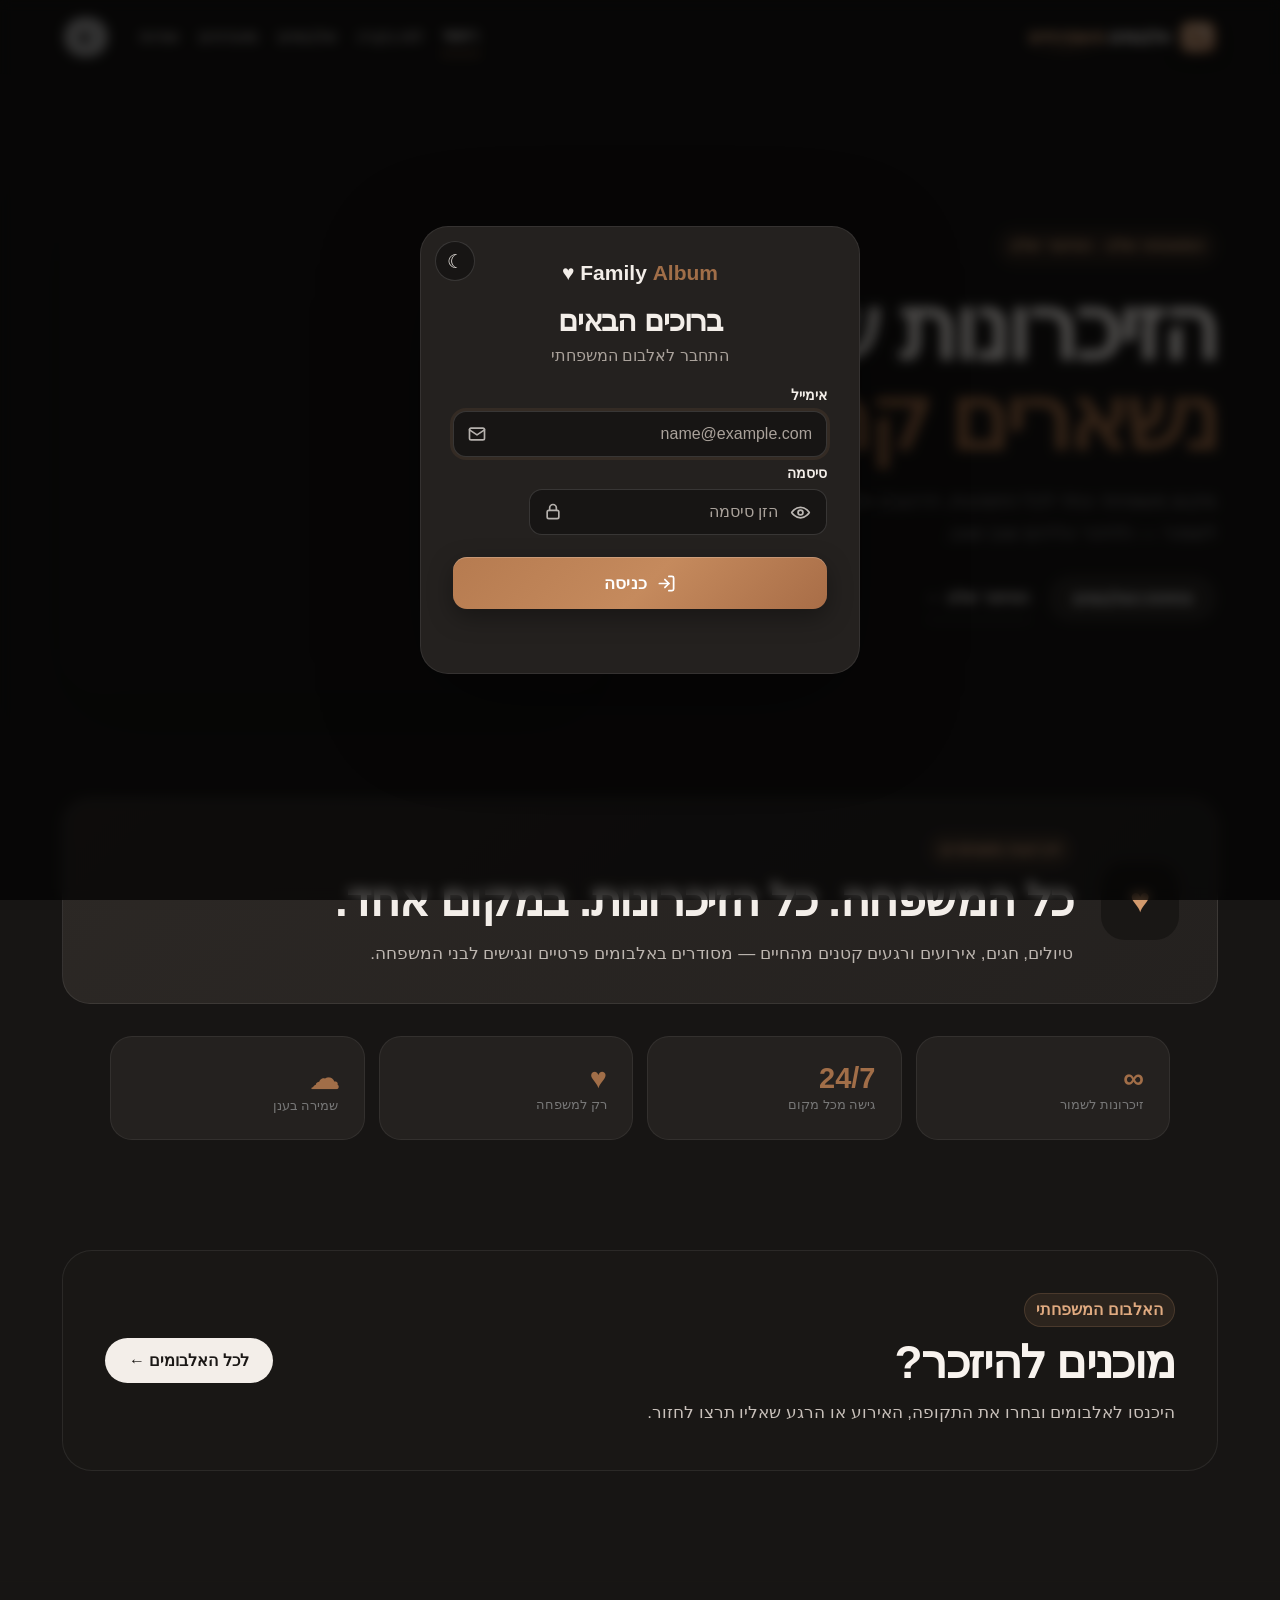
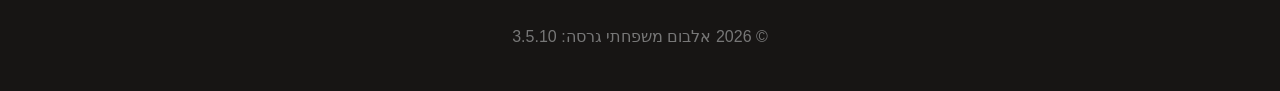
==== commit 7f694c21: "Family Photo Album R17P2O22W" ====
--- a/index.html
+++ b/index.html
@@ -1,4 +1,4 @@
-<!doctype html><html lang="he" dir="rtl"><head><meta charset="utf-8"><meta name="viewport" content="width=device-width,initial-scale=1"><link rel="icon" type="image/x-icon" href="favicon.ico?v=3512"><link rel="shortcut icon" type="image/x-icon" href="favicon.ico?v=3512"><title>אלבום משפחתי</title><link rel="stylesheet" href="css/main.css?v=R16G"><script src="js/config.js"></script><script src="js/version.js"></script><script src="js/utils.js"></script><script src="js/theme.js"></script>
+<!doctype html><html lang="he" dir="rtl"><head><meta charset="utf-8"><meta name="viewport" content="width=device-width,initial-scale=1"><link rel="icon" type="image/x-icon" href="favicon.ico?v=3512"><link rel="shortcut icon" type="image/x-icon" href="favicon.ico?v=3512"><title>אלבום משפחתי</title><link rel="stylesheet" href="css/main.css?v=R17P2O21"><link rel="stylesheet" href="css/spa-activity.css?v=R17L3"><script src="js/config.js"></script><script src="js/version.js?v=R17P2O21"></script><script src="js/utils.js?v=R17P2O19"></script><script src="js/theme.js"></script>
 <style id="password-toggle-eye-style">
 .password-field-wrap{position:relative;display:flex;align-items:center}
 .password-field-wrap input{width:100%;padding-right:48px!important}
@@ -19,49 +19,7 @@
 .login-input-wrap input{padding-left:48px!important}
 .login-input-wrap .password-field-wrap{width:100%}
 .login-input-wrap .password-field-wrap .field-icon{display:none}
-</style></head><body><header class="top"><a class="brand" href="index.html">Family <b>Album</b> ♥</a><nav id="nav"></nav><div class="actions"><button onclick="toggleTheme()">◐</button><a id="adminLink" class="pill" style="display:none" href="admin.html">ניהול</a></div></header><main class="home-main">
-<section class="hero home-hero">
-  <div class="home-hero-copy">
-    <span class="eyebrow">המשפחה שלנו · הסיפור שלנו</span>
-    <h1>הזיכרונות שלנו<br><em>נשארים קרובים</em></h1>
-    <p>מקום משפחתי אחד לכל התמונות, הרגעים והסיפורים שאנחנו רוצים לשמור — ולחזור אליהם שוב ושוב.</p>
-    <div class="home-hero-actions">
-      <a class="btn" href="albums.html">פתיחת האלבומים</a>
-      <a class="home-secondary-link" href="about.html">הסיפור שלנו ←</a>
-    </div>
-  </div>
-  <div class="hero-image home-hero-image" role="img" aria-label="תמונה משפחתית"></div>
-</section>
-
-<section class="home-welcome section" aria-labelledby="homeWelcomeTitle">
-  <div class="home-welcome-card">
-    <span class="home-welcome-icon" aria-hidden="true">♥</span>
-    <div>
-      <span class="eyebrow">זיכרונות משותפים</span>
-      <h2 id="homeWelcomeTitle">כל המשפחה. כל הזיכרונות. במקום אחד.</h2>
-      <p>טיולים, חגים, אירועים ורגעים קטנים מהחיים — מסודרים באלבומים פרטיים ונגישים לבני המשפחה.</p>
-    </div>
-  </div>
-</section>
-
-<section class="stats home-stats" aria-label="יתרונות האלבום">
-  <div><strong>∞</strong><small>זיכרונות לשמור</small></div>
-  <div><strong>24/7</strong><small>גישה מכל מקום</small></div>
-  <div><strong>♥</strong><small>רק למשפחה</small></div>
-  <div><strong>☁</strong><small>שמירה בענן</small></div>
-</section>
-
-<section class="section home-cta">
-  <div class="home-cta-card">
-    <div>
-      <span class="eyebrow">האלבום המשפחתי</span>
-      <h2>מוכנים להיזכר?</h2>
-      <p>היכנסו לאלבומים ובחרו את התקופה, האירוע או הרגע שאליו תרצו לחזור.</p>
-    </div>
-    <a class="btn" href="albums.html">לכל האלבומים ←</a>
-  </div>
-</section>
-</main>
+</style></head><body><header class="top"><a class="brand" href="#/home">Family <b>Album</b> ♥</a><nav id="nav"></nav><div class="actions"><button onclick="toggleTheme()">◐</button><a id="adminLink" class="pill" style="display:none" href="#/admin">ניהול</a></div></header><main id="spaOutlet" class="home-main" aria-live="polite"></main><div id="spaGlobalBootstrap" class="spa-global-bootstrap" hidden aria-hidden="true"><div class="spa-global-bootstrap-card" role="status" aria-live="polite"><span class="spa-create-spinner" aria-hidden="true"></span><h2>טוען את המערכת...</h2><div class="spa-global-progress"><div class="spa-global-progress-fill"></div></div><strong data-bootstrap-percent>0%</strong></div></div>
 
 <!-- Login Modal -->
 <div id="loginModal" class="login-modal" aria-hidden="true" role="dialog" aria-modal="true" aria-labelledby="loginModalTitle">
@@ -90,7 +48,35 @@
     <div id="modalLoginMsg" class="login-message" role="alert"></div>
   </div>
 </div>
-<footer>© 2026 אלבום משפחתי</footer><script src="js/api.js"></script><script src="js/layout.js"></script><script>mountLayout("home");</script>
+<footer class="app-footer"><span>© 2026 אלבום משפחתי</span> <span id="appFooterVersion" class="footer-version"></span></footer><script>document.getElementById("appFooterVersion").textContent="גרסה: "+(window.APP_CONFIG?.APP_VERSION||"");</script><script src="js/api.js?v=R17P2M"></script>
+<script src="js/session-manager.js?v=R17P2J1"></script>
+<script id="spa-legacy-nav-hard-guard">
+(function(){
+  window.FPA_SPA_SHELL=true;
+  const map={"albums.html":"#/albums","dashboard.html":"#/dashboard","favorites.html":"#/favorites","about.html":"#/about","trash.html":"#/trash","activity-log.html":"#/activity","admin.html":"#/admin"};
+  function routeFor(u){const f=(u.pathname.split('/').pop()||'').toLowerCase();if(f==='album.html')return '#/album?id='+encodeURIComponent(u.searchParams.get('id')||'');return map[f]||'';}
+  function normalize(root){
+    (root||document).querySelectorAll?.('a[href], [data-href]')?.forEach(el=>{
+      for(const attr of ['href','data-href']){
+        const raw=(el.getAttribute?.(attr)||'').trim(); if(!raw) continue;
+        let u; try{u=new URL(raw,location.href);}catch(_){continue;}
+        const route=routeFor(u);
+        if(route) el.setAttribute(attr,route);
+      }
+    });
+  }
+  document.addEventListener('click',function(e){
+    const a=e.target?.closest?.('a[href], [data-href]'); if(!a) return;
+    const raw=(a.getAttribute('href')||a.getAttribute('data-href')||'').trim(); if(!raw) return;
+    let u; try{u=new URL(raw,location.href);}catch(_){return;}
+    const route=routeFor(u); if(!route) return;
+    e.preventDefault(); e.stopImmediatePropagation(); location.hash=route;
+  },true);
+  if(document.readyState==='loading') document.addEventListener('DOMContentLoaded',()=>normalize(document)); else normalize(document);
+  new MutationObserver(ms=>ms.forEach(m=>m.addedNodes.forEach(n=>{if(n.nodeType===1)normalize(n)}))).observe(document.documentElement,{childList:true,subtree:true});
+})();
+</script>
+<script src="js/layout.js?v=R17L4"></script>
 
 <script>
 function shouldAutoOpenLogin(){
@@ -104,6 +90,19 @@
   }catch(e){}
   return false;
 }
+
+function resetLoginForm(){
+  const form=document.getElementById("modalLoginForm");
+  try{ form?.reset(); }catch(e){}
+  const email=document.getElementById("modalEmail");
+  const password=document.getElementById("modalPassword");
+  if(email) email.value="";
+  if(password){ password.value=""; password.type="password"; }
+  const msg=document.getElementById("modalLoginMsg");
+  if(msg){ msg.textContent=""; msg.className="login-message"; }
+}
+window.resetLoginForm=resetLoginForm;
+
 function openLoginModal(){
   const modal=document.getElementById("loginModal");
   if(!modal)return;
@@ -158,8 +157,8 @@
   const password=document.getElementById("modalPassword").value;
   const msg=document.getElementById("modalLoginMsg");
   const btn=document.getElementById("modalLoginButton");
-  msg.textContent="מתחבר...";
-  msg.className="login-message";
+  msg.innerHTML='<span class="login-inline-spinner" aria-hidden="true"></span><span>מתחבר...</span>';
+  msg.className="login-message is-loading";
   btn.disabled=true;
   try{
     const r=await API.call("login",{email,password});
@@ -168,12 +167,26 @@
     try{
       if(window.SessionManager?.start) SessionManager.start(r.data.user, r.data.token, false);
     }catch(e){ console.warn("Session manager:",e); }
-    msg.textContent="הכניסה הצליחה";
+    msg.textContent="התחברות הצליחה";
     msg.classList.add("success");
-    setTimeout(()=>{
-      const ret=new URLSearchParams(location.search).get("return");
-      location.href=(ret && /^[a-zA-Z0-9_\-]+\.html(?:\?.*)?$/.test(ret)) ? ret : "dashboard.html";
-    },250);
+    // R17P1A: after authentication, hand visual control to the single global bootstrap loader.
+    closeLoginModal();
+    // R17K6: complete the cold bootstrap while the Login Modal is still visible.
+    // Dashboard therefore opens already populated, without a second loading paint.
+    const session = window.SessionManager?.getSession?.() || {user:r.data.user, token:r.data.token};
+    try{
+      window.AppState?.setSession?.(session);
+      window.AppRouter?.resetPersistent?.();
+      const boot=await window.SessionDataStore.ensureApplicationBootstrap();
+      if(window.mountLayout) window.mountLayout("dashboard");
+    }catch(e){
+      console.warn("SPA cold bootstrap:",e);
+      // Keep login successful even if bootstrap fails; Dashboard retains its
+      // existing server-first fallback and can recover there.
+      if(window.mountLayout) window.mountLayout("dashboard");
+    }
+    closeLoginModal();
+    window.AppRouter?.go?.("dashboard");
   }catch(err){
     msg.textContent=err?.message||"אירעה שגיאה בעת ההתחברות";
     msg.classList.add("error");
@@ -218,4 +231,16 @@
 })();
 </script>
 
-<script src="js/session-manager.js"></script></body></html>
+<script src="js/spa/app-state.js?v=R17K10"></script>
+<script src="js/spa/router.js?v=R17K10"></script>
+<script src="js/spa/session-data-store.js?v=R17P1D"></script>
+<script src="js/spa/views.js?v=R17L5G6"></script>
+<script src="js/spa/dashboard-view.js?v=R17L1"></script>
+<script src="js/spa/albums-view.js?v=R17P2O13"></script>
+<script src="js/spa/album-view.js?v=R17P2O21"></script>
+<script src="js/spa/favorites-view.js?v=R17P2O19"></script>
+<script src="js/spa/trash-view.js?v=R17P2O13"></script>
+<script src="js/spa/admin-shell-template.js?v=R17P2O13"></script><script src="js/spa/admin-view.js?v=R17P2O13"></script><script src="js/spa/activity-view.js?v=R17P2O6"></script>
+<script src="js/spa/diagnostics.js?v=R17P2D1"></script>
+<script src="js/spa/bootstrap.js?v=R17P1C"></script>
+</body></html>
--- a/css/main.css
+++ b/css/main.css
@@ -1591,3 +1591,385 @@
 .dark .about-user-rules-grid article{background:rgba(255,255,255,.035);border-color:rgba(255,255,255,.08)}
 .dark .about-user-rules-icon,.dark .rule-no{background:rgba(194,138,97,.14)}
 @media(max-width:760px){.about-user-rules-card{padding:20px 16px}.about-user-rules-grid{grid-template-columns:1fr}.about-user-rules-head{gap:12px}.about-user-rules-icon{width:46px;height:46px;flex-basis:46px}}
+
+
+/* R16W — full responsive header/navigation.
+   Switch to the compact menu before desktop labels have any chance to wrap. */
+.top nav a{white-space:nowrap}
+
+@media(max-width:1180px){
+  .top{
+    position:sticky;top:0;z-index:500;
+    min-height:68px;height:68px;
+    padding:7px 12px;gap:8px;flex-wrap:nowrap;
+  }
+  .menu-toggle{
+    display:inline-flex!important;
+    order:0;flex:0 0 46px;width:46px;height:46px;
+  }
+  .brand{
+    order:1;flex:0 0 48px;width:48px;height:48px;
+    margin:0;display:flex;align-items:center;justify-content:center;
+  }
+  .brand .brand-name{display:none!important}
+  .mobile-page-name{
+    display:block!important;order:2;flex:1 1 auto;min-width:0;max-width:none;
+    margin:0 5px;text-align:center;white-space:nowrap;overflow:hidden;text-overflow:ellipsis;
+  }
+  .header-user{order:3;flex:0 1 auto;max-width:104px}
+  .top .actions{order:4;gap:5px;flex:0 0 auto}
+  .top nav{
+    display:none!important;position:absolute;top:100%;right:12px;left:12px;z-index:600;
+    flex-direction:column;gap:0;padding:8px;background:#fff;
+    border:1px solid #0002;border-radius:16px;box-shadow:0 18px 45px #0003;
+  }
+  .top nav.mobile-open{display:flex!important}
+  .top nav a{
+    width:100%;padding:13px 16px;border-bottom:1px solid #0001;
+    white-space:nowrap!important;overflow:hidden;text-overflow:ellipsis;
+  }
+  .top nav a:last-child{border-bottom:0}
+  .dark .top nav{background:#24211f;border-color:#fff2}
+  .dark .top nav a{border-color:#fff1}
+}
+
+@media(max-width:700px){
+  .header-user{max-width:88px}
+  .top .actions button{min-width:38px;min-height:38px;padding:7px 9px}
+  .top .actions .header-logout{padding:7px 9px;font-size:12px}
+}
+@media(max-width:460px){
+  .top{padding-inline:7px;gap:5px}
+  .menu-toggle{flex-basis:42px;width:42px;height:42px}
+  .brand{flex-basis:44px;width:44px;height:44px}
+  .mobile-page-name{font-size:14px;margin-inline:2px}
+  .header-user{max-width:70px;padding:4px 5px}
+  .header-user-avatar{display:none}
+  .header-user-copy strong{max-width:58px;font-size:11px}
+}
+@media(max-width:380px){
+  .header-user{display:none!important}
+  .top .actions .header-logout{font-size:11px;padding-inline:7px}
+}
+
+
+/* R16Z5E — compact shared dialog for confirmations/alerts */
+.ui-dialog-overlay{position:fixed;inset:0;z-index:2147483647;display:grid;place-items:center;padding:20px;background:rgba(17,15,14,.48);backdrop-filter:blur(5px);opacity:0;transition:opacity .14s ease}
+.ui-dialog-overlay.open{opacity:1}
+.ui-dialog-card{width:min(390px,92vw);background:#fff;color:#2a2724;border:1px solid #0001;border-radius:20px;padding:22px;box-shadow:0 28px 80px rgba(0,0,0,.28);text-align:center;transform:translateY(8px) scale(.98);transition:transform .14s ease}
+.ui-dialog-overlay.open .ui-dialog-card{transform:none}
+.ui-dialog-icon{width:46px;height:46px;margin:0 auto 10px;border-radius:50%;display:grid;place-items:center;background:#f4ece5;color:#a16e48;font-size:23px;font-weight:900}
+.ui-dialog-card h2{margin:0 0 9px;font-size:22px}.ui-dialog-card p{margin:0;color:#666;line-height:1.55;white-space:pre-line}
+.ui-dialog-actions{display:flex;justify-content:center;gap:10px;margin-top:20px}.ui-dialog-btn{min-width:105px;border:0;border-radius:13px;padding:10px 16px;font-weight:800;cursor:pointer}
+.ui-dialog-cancel{background:#eee9e4;color:#2a2724}.ui-dialog-primary{background:#2a2724;color:#fff}.ui-dialog-danger{background:#b42318;color:#fff}
+.dark .ui-dialog-card{background:#24211f;color:#f5f0eb;border-color:#fff2}.dark .ui-dialog-card p{color:#c9c0b8}.dark .ui-dialog-icon{background:#332b26;color:#d7a57f}.dark .ui-dialog-cancel{background:#383330;color:#fff}.dark .ui-dialog-primary{background:#f3eee9;color:#1e1b19}.dark .ui-dialog-danger{background:#cf3b31;color:#fff}
+@media(max-width:560px){.ui-dialog-card{width:min(350px,94vw);padding:19px;border-radius:17px}.ui-dialog-actions{gap:8px}.ui-dialog-btn{flex:1;min-width:0}}
+
+/* R16Z5P — compact API transport/retry status */
+.api-status-line{margin:0 0 14px;padding:10px 12px;border:1px solid rgba(180,95,80,.3);border-radius:12px;background:rgba(180,95,80,.08);display:flex;align-items:center;justify-content:space-between;gap:10px}.api-status-line .pill{flex:0 0 auto}.dark .api-status-line{background:rgba(255,140,120,.08);border-color:rgba(255,140,120,.24)}
+/* R17B SPA dashboard: same visual language as the stable dashboard. */
+#spaOutlet .dashboard-load-status{margin:0 0 14px;padding:10px 13px;border-radius:12px;background:rgba(127,127,127,.09);font-size:.9rem;opacity:.82}
+#spaOutlet .dashboard-load-status:empty,#spaOutlet .dashboard-load-status.ok{display:none}
+#spaOutlet .dashboard-load-status.error{display:block;color:#b3261e;background:rgba(179,38,30,.08)}
+.dark #spaOutlet .dashboard-load-status.error{color:#ff9a93;background:rgba(255,154,147,.08)}
+
+/* R17C — SPA Albums */
+.spa-albums-page{max-width:1200px;margin:auto;padding:34px 20px 70px}.spa-albums-page .albums-head{display:flex;align-items:center;justify-content:space-between;gap:20px;margin-bottom:24px}.spa-albums-page .albums-head h1{margin:0}.spa-albums-page .albums-head p{margin:6px 0 0;opacity:.72}.spa-albums-page .album-list-grid{display:grid;grid-template-columns:repeat(auto-fill,minmax(220px,1fr));gap:18px}.spa-albums-page .album-card-wrap{position:relative;min-width:0}.spa-albums-page .album-card{display:block;height:100%;box-sizing:border-box;text-decoration:none;color:inherit;border:1px solid rgba(127,127,127,.18);border-radius:20px;overflow:hidden;background:var(--card,#fff);box-shadow:0 8px 28px rgba(0,0,0,.08);transition:transform .2s,box-shadow .2s}.spa-albums-page .album-card:hover{transform:translateY(-3px);box-shadow:0 14px 34px rgba(0,0,0,.13)}.spa-albums-page .album-cover-wrap{position:relative;aspect-ratio:1/1;overflow:hidden;background:linear-gradient(135deg,#ddd,#aaa)}.spa-albums-page .album-cover{width:100%;height:100%;object-fit:cover;display:block}.spa-albums-page .album-cover.empty{display:grid;place-items:center;font-size:42px;color:#777}.spa-albums-page .album-photo-count{position:absolute;left:12px;bottom:12px;padding:7px 10px;border-radius:999px;background:rgba(18,18,18,.72);color:#fff;font-size:.82rem;font-weight:800;backdrop-filter:blur(8px)}.spa-albums-page .album-card-body{padding:15px}.spa-albums-page .album-card-body h2{font-size:1.05rem;margin:0 0 5px}.spa-albums-page .album-card-body p{margin:0;opacity:.7;font-size:.9rem;min-height:1.4em}.spa-albums-page .album-create-main{display:inline-block;text-decoration:none;border:0;border-radius:999px;padding:11px 18px;background:#188038;color:#fff;font-weight:800;white-space:nowrap}.spa-albums-page .album-admin-actions{position:absolute;top:10px;left:10px;z-index:4;display:flex;gap:6px}.spa-albums-page .album-admin-actions a{display:grid;place-items:center;width:36px;height:36px;border-radius:50%;text-decoration:none;color:#fff;box-shadow:0 4px 16px rgba(0,0,0,.35)}.spa-albums-page .album-upload-btn{background:#a16e48}.spa-albums-page .album-cover-btn{background:#7b4fb3}.spa-albums-page .album-edit-btn{background:#188038}.spa-albums-page .album-delete-btn{background:#b3261e}.dark .spa-albums-page .album-card{background:#24211f;color:#f3eee9;border-color:#ffffff1a}.spa-albums-page .albums-load-status.ok{display:none}.spa-albums-page .albums-load-status.error{color:#b3261e}.spa-albums-page .albums-load-status{margin:0 0 14px}.spa-albums-page .album-admin-actions{opacity:0;pointer-events:none;transition:opacity .18s}.spa-albums-page .album-card-wrap:hover .album-admin-actions,.spa-albums-page .album-card-wrap:focus-within .album-admin-actions{opacity:1;pointer-events:auto}@media(max-width:700px){.spa-albums-page{padding:22px 14px 50px}.spa-albums-page .albums-head{align-items:flex-start;flex-direction:column}.spa-albums-page .album-create-main{width:100%;box-sizing:border-box;text-align:center}.spa-albums-page .album-list-grid{grid-template-columns:repeat(2,minmax(0,1fr));gap:12px}.spa-albums-page .album-admin-actions{opacity:1;pointer-events:auto;top:8px;left:8px}.spa-albums-page .album-admin-actions a{width:34px;height:34px}}
+
+/* R17D — SPA album/photos */
+.spa-photo-heading-actions{display:flex;gap:10px;align-items:center;flex-wrap:wrap}.spa-slide-btn{border:1px solid rgba(42,39,36,.18)}
+.spa-photo-manage{position:absolute;top:10px;left:10px;width:38px;height:38px;display:grid;place-items:center;border-radius:50%;background:rgba(255,255,255,.92);box-shadow:0 4px 14px rgba(0,0,0,.18);font-weight:900}
+.viewer-dots{position:absolute;left:50%;bottom:22px;transform:translateX(-50%);display:flex;gap:8px;max-width:min(76vw,760px);padding:9px 12px;overflow-x:auto;z-index:4;border-radius:999px;background:rgba(255,255,255,.18)}
+.viewer .viewer-dot{position:relative;inset:auto;width:9px;height:9px;min-width:9px;min-height:9px;padding:0;border:0;border-radius:50%;background:rgba(255,255,255,.45);box-shadow:none}.viewer .viewer-dot.active{width:28px;min-width:28px;border-radius:999px;background:#fff}
+.spa-viewer #spaPrev{right:25px}.spa-viewer #spaNext{left:25px}.spa-viewer #spaCaption{position:absolute;bottom:64px;color:#fff;display:flex;flex-direction:column;gap:5px;text-align:center}.spa-close.viewer-close-global{display:none!important}.spa-close.viewer-close-global.is-visible{display:flex!important}
+@media(max-width:600px){.spa-photo-heading-actions{width:100%}.spa-photo-heading-actions>*{flex:1}.viewer-dots{bottom:10px;max-width:82vw}.spa-viewer #spaCaption{bottom:52px;max-width:70vw}.spa-viewer #spaPrev,.spa-viewer #spaNext{top:auto;bottom:57px}}
+.spa-close.viewer-close-global{position:fixed;top:16px;right:16px;width:52px;height:52px;align-items:center;justify-content:center;z-index:2147483647;border-radius:50%;border:1px solid rgba(255,255,255,.25);background:rgba(25,23,22,.94);color:#fff;font:400 40px/1 Arial,sans-serif;box-shadow:0 6px 22px rgba(0,0,0,.3)}
+body.viewer-open{overflow:hidden}
+
+/* R17E — SPA photo management */
+.spa-photo-actions{position:absolute;top:10px;left:10px;z-index:5;display:flex;gap:6px;opacity:0;pointer-events:none;transition:opacity .16s}.photo-card:hover .spa-photo-actions,.photo-card:focus-within .spa-photo-actions{opacity:1;pointer-events:auto}.spa-photo-actions button{width:38px;height:38px;border:0;border-radius:50%;display:grid;place-items:center;cursor:pointer;color:#fff;box-shadow:0 4px 14px rgba(0,0,0,.25);font-size:16px}.spa-photo-actions [data-edit]{background:#188038}.spa-photo-actions [data-del]{background:#b3261e}.spa-photo-actions [data-del]:disabled{width:auto;padding:0 12px;border-radius:999px}.photo-upload-modal,.photo-edit-modal{position:fixed;inset:0;z-index:2147483646;display:none;align-items:center;justify-content:center;padding:18px;background:rgba(0,0,0,.58);backdrop-filter:blur(7px)}.photo-upload-modal.open,.photo-edit-modal.open{display:flex}.photo-upload-card,.photo-edit-card{width:min(720px,96vw);max-height:90vh;overflow:auto;background:#fff;color:#2a2724;border-radius:20px;padding:22px;box-shadow:0 20px 65px rgba(0,0,0,.35)}.photo-edit-card{width:min(520px,96vw)}.dark .photo-upload-card,.dark .photo-edit-card{background:#24211f;color:#f4efe9}.photo-upload-card h2,.photo-edit-card h2{margin:0 0 10px}.upload-hint{opacity:.75}.photo-upload-file{width:100%;box-sizing:border-box;margin:8px 0 14px}.photo-upload-meta{display:grid;gap:10px}.photo-upload-row{display:grid;grid-template-columns:minmax(140px,1.2fr) minmax(120px,1fr) 110px minmax(110px,.9fr);gap:8px;align-items:center;padding:10px;border:1px solid rgba(127,127,127,.2);border-radius:12px}.photo-upload-row input,.photo-edit-card input,.photo-edit-card select{width:100%;box-sizing:border-box;border:1px solid rgba(42,39,36,.18);border-radius:10px;padding:9px 10px;background:#fff;color:#2a2724;font:inherit}.dark .photo-upload-row input,.dark .photo-edit-card input,.dark .photo-edit-card select{background:#302c29;color:#f4efe9;border-color:rgba(255,255,255,.16)}.photo-upload-name{overflow:hidden;text-overflow:ellipsis;white-space:nowrap;font-size:.9rem}.photo-upload-status{font-size:.82rem;font-weight:700;min-height:1.2em}.photo-upload-status.uploading{color:#b26a00}.photo-upload-status.done{color:#188038}.photo-upload-status.error,.photo-edit-message{color:#b00020}.photo-edit-card label{display:grid;gap:6px;margin:12px 0}.photo-edit-message{min-height:1.4em;font-weight:700}.photo-upload-actions,.photo-edit-actions{display:flex;justify-content:flex-end;gap:10px;margin-top:16px}.photo-upload-actions button,.photo-edit-actions button{border:0;border-radius:999px;padding:10px 18px;font-weight:800;cursor:pointer}.photo-upload-cancel,.photo-edit-cancel{background:#ece7e2;color:#2a2724}.photo-upload-submit,.photo-edit-save{background:#a16e48;color:#fff}.dark .photo-upload-cancel,.dark .photo-edit-cancel{background:#3a3532;color:#f4efe9}.photo-upload-summary{margin-top:10px;font-weight:700}@media(max-width:700px){.spa-photo-actions{opacity:1;pointer-events:auto;top:8px;left:8px}.spa-photo-actions button{width:34px;height:34px}.photo-upload-row{grid-template-columns:1fr}.photo-upload-actions,.photo-edit-actions{flex-direction:column-reverse}.photo-upload-actions button,.photo-edit-actions button{width:100%}}
+
+/* R17F — SPA album management */
+.spa-albums-page .album-admin-actions button{border:0;cursor:pointer;font:inherit}
+.album-edit-modal{position:fixed;inset:0;z-index:10050;display:none;align-items:center;justify-content:center;padding:18px;background:rgba(0,0,0,.62);backdrop-filter:blur(4px)}
+.album-edit-modal.open{display:flex}.album-edit-card{width:min(520px,96vw);max-height:90vh;overflow:auto;border-radius:18px;padding:22px;background:var(--card,#fff);color:var(--text,#202124);box-shadow:0 18px 60px rgba(0,0,0,.35)}
+.dark .album-edit-card{background:#202124;color:#f1f3f4}.album-edit-card h2{margin-top:0}.album-edit-card label{display:grid;gap:7px;margin:14px 0;font-weight:700}.album-edit-card input,.album-edit-card textarea{box-sizing:border-box;width:100%;padding:11px 12px;border:1px solid rgba(127,127,127,.4);border-radius:10px;background:transparent;color:inherit;font:inherit}.album-edit-card textarea{min-height:90px;resize:vertical}.album-edit-actions{display:flex;gap:10px;justify-content:flex-end;margin-top:18px}.album-edit-actions button{border:0;border-radius:10px;padding:10px 16px;font-weight:800;cursor:pointer}.album-edit-save{background:#188038;color:#fff}.album-edit-cancel{background:rgba(127,127,127,.18);color:inherit}.album-delete-confirm-btn{background:#c5221f;color:#fff}.required-star{color:#d93025}.owner-permission-note{padding:10px 12px;border-radius:12px;background:rgba(24,128,56,.1)}.album-create-status,.owner-cover-status,.spa-albums-message{min-height:22px;font-weight:700}.album-create-status.error,.spa-albums-message.error{color:#d93025}.album-create-status.success,.spa-albums-message.success{color:#188038}.album-cover-card{width:min(760px,96vw)}.owner-cover-grid{display:grid;grid-template-columns:repeat(4,minmax(0,1fr));gap:10px;max-height:48vh;overflow:auto}.owner-cover-photo{padding:0;border:2px solid transparent;border-radius:14px;overflow:hidden;background:transparent;color:inherit;cursor:pointer;text-align:right}.owner-cover-photo:hover{border-color:#a16e48}.owner-cover-photo img{display:block;width:100%;aspect-ratio:1/1;object-fit:cover}.owner-cover-photo b,.owner-cover-photo span{display:block;padding:7px;font-size:.78rem;white-space:nowrap;overflow:hidden;text-overflow:ellipsis}.owner-cover-divider{display:flex;align-items:center;gap:10px;margin:16px 0}.owner-cover-divider:before,.owner-cover-divider:after{content:"";height:1px;flex:1;background:rgba(127,127,127,.25)}.owner-cover-upload{display:grid!important;gap:8px}.owner-cover-actions{flex-wrap:wrap}@media(max-width:700px){.owner-cover-grid{grid-template-columns:repeat(2,minmax(0,1fr))}}
+/* R17G SPA Favorites */
+#spaFavCaption{position:absolute;bottom:64px;color:#fff;display:flex;flex-direction:column;gap:5px;text-align:center;max-width:min(82vw,900px)}
+#spaFavCaption small{opacity:.82}.spa-viewer #spaFavPrev{right:25px}.spa-viewer #spaFavNext{left:25px}
+@media(max-width:600px){#spaFavCaption{bottom:52px;max-width:70vw;font-size:13px}.spa-viewer #spaFavPrev,.spa-viewer #spaFavNext{top:auto;bottom:57px}}
+
+/* R17I SPA Admin */
+.spa-admin-grid{align-items:start}.spa-admin .panel label{display:grid;gap:6px;margin:10px 0;font-weight:800}.spa-admin .panel input,.spa-admin .panel select{width:100%;box-sizing:border-box}.spa-admin-links{display:flex;gap:10px;flex-wrap:wrap}.spa-admin-modal[hidden]{display:none!important}.spa-admin-modal{position:fixed;inset:0;z-index:8000;display:grid;place-items:center;background:#0009;padding:18px;backdrop-filter:blur(5px)}.spa-admin-modal-card{width:min(470px,94vw);max-height:90vh;overflow:auto;background:#fff;color:#2a2724;border-radius:20px;padding:22px;box-shadow:0 20px 65px #0008}.dark .spa-admin-modal-card{background:#24211f;color:#f4efe9}.spa-admin-modal-card label{display:grid;gap:6px;margin:12px 0;font-weight:800}.spa-admin-modal-card input,.spa-admin-modal-card select{width:100%;box-sizing:border-box}.spa-admin-modal-actions{display:flex;gap:10px;margin-top:18px}.spa-admin-modal-actions button{padding:10px 18px;border-radius:999px}.spa-admin .user-manage-buttons button:disabled{opacity:.35;cursor:not-allowed}
+
+/* R17K14 — Unified SPA page spacing
+   One shared content start below the sticky navbar. Individual views keep
+   their internal spacing, but may not add a second large top gap. */
+:root{--spa-page-top-gap:32px;--spa-page-side-gap:22px}
+#spaOutlet>section.section,
+#spaOutlet>section.spa-albums-page,
+#spaOutlet>section.hero,
+#spaOutlet>section.about-hero{
+  padding-top:var(--spa-page-top-gap)!important;
+}
+/* The home/about hero sections keep their design, but begin on the same
+   vertical rhythm as the application views. */
+#spaOutlet>.home-hero,
+#spaOutlet>.about-hero-redesign{margin-top:0!important}
+/* Activity is already inside the SPA page shell; do not add a second gap
+   inside its embedded document. */
+#spaOutlet>.spa-activity-host{padding-top:var(--spa-page-top-gap)!important}
+@media(max-width:700px){
+  :root{--spa-page-top-gap:22px;--spa-page-side-gap:14px}
+}
+
+/* R17L1B — restore legacy Admin inside SPA + complete theme parity */
+.spa-admin-legacy-host{padding-top:var(--spa-page-top-gap)!important}
+.spa-admin-legacy-frame{display:none;width:100%;min-height:720px;border:0;background:transparent}
+
+/* Trash is a native SPA view: make every visible surface follow the current theme. */
+#spaTrashGrid .photo-card{border:1px solid rgba(42,39,36,.10);border-radius:18px;padding:10px;background:#fff;color:#2a2724;box-shadow:0 8px 24px rgba(0,0,0,.06)}
+#spaTrashGrid .photo-card figcaption{color:#2a2724}
+#spaTrashGrid .photo-card figcaption small{color:#6f6862;opacity:1}
+#spaTrashCountStatus{color:#2a2724;background:rgba(161,110,72,.08);border-color:rgba(161,110,72,.24)}
+.dark #spaTrashGrid .photo-card{background:#24211f;color:#f3eee9;border-color:rgba(255,255,255,.10);box-shadow:0 8px 24px rgba(0,0,0,.22)}
+.dark #spaTrashGrid .photo-card figcaption{color:#f3eee9}
+.dark #spaTrashGrid .photo-card figcaption small{color:#c8beb6}
+.dark #spaTrashCountStatus{color:#f3eee9;background:rgba(196,154,114,.10);border-color:rgba(196,154,114,.24)}
+.dark #spaTrashGrid .trash-actions .btn{background:#302c29;color:#f3eee9;border:1px solid rgba(255,255,255,.14)}
+
+/* R17L5D — unmistakable create-album progress indicator */
+.spa-create-album-busy{display:flex;align-items:center;justify-content:center;gap:10px;margin:12px 0;padding:12px;border-radius:12px;background:rgba(26,115,232,.12);font-weight:800}
+.spa-create-album-busy[hidden]{display:none!important}
+.spa-create-spinner{width:18px;height:18px;border:3px solid currentColor;border-inline-end-color:transparent;border-radius:50%;animation:spaCreateSpin .75s linear infinite}
+@keyframes spaCreateSpin{to{transform:rotate(360deg)}}
+
+/* R17L5G10 — Viewer & Slideshow Theme Parity */
+.viewer.spa-viewer{
+  background:rgba(246,243,239,.97);
+  color:#2a2724;
+}
+.viewer.spa-viewer button:not(.viewer-dot){
+  background:rgba(255,255,255,.92);
+  color:#2a2724;
+  border:1px solid rgba(42,39,36,.18);
+  box-shadow:0 6px 22px rgba(0,0,0,.14);
+}
+.viewer.spa-viewer .viewer-arrow-icon{width:28px;height:28px;fill:none;stroke:currentColor;stroke-width:2.2;stroke-linecap:round;stroke-linejoin:round}
+.viewer.spa-viewer #spaCaption,.viewer.spa-viewer #spaFavCaption{color:#2a2724}
+.viewer.spa-viewer .viewer-dots{background:rgba(42,39,36,.10)}
+.viewer.spa-viewer .viewer-dot{background:rgba(42,39,36,.34)}
+.viewer.spa-viewer .viewer-dot.active{background:#2a2724}
+.spa-close.viewer-close-global{background:rgba(255,255,255,.94);color:#2a2724;border-color:rgba(42,39,36,.18)}
+.dark .viewer.spa-viewer{
+  background:rgba(23,21,20,.98);
+  color:#f3eee9;
+}
+.dark .viewer.spa-viewer button:not(.viewer-dot){
+  background:rgba(255,255,255,.12);
+  color:#fff;
+  border-color:rgba(255,255,255,.22);
+  box-shadow:0 6px 22px rgba(0,0,0,.34);
+}
+.dark .viewer.spa-viewer #spaCaption,.dark .viewer.spa-viewer #spaFavCaption{color:#fff}
+.dark .viewer.spa-viewer .viewer-dots{background:rgba(255,255,255,.18)}
+.dark .viewer.spa-viewer .viewer-dot{background:rgba(255,255,255,.45)}
+.dark .viewer.spa-viewer .viewer-dot.active{background:#fff}
+.dark .spa-close.viewer-close-global{background:rgba(25,23,22,.94);color:#fff;border-color:rgba(255,255,255,.25)}
+
+/* R17P1 — one global Application Session Bootstrap loader */
+.spa-global-bootstrap{position:fixed;inset:0;z-index:12000;display:grid;place-items:center;background:rgba(246,243,239,.96);backdrop-filter:blur(8px);padding:20px}
+.spa-global-bootstrap[hidden]{display:none!important}
+.spa-global-bootstrap-card{width:min(460px,92vw);display:grid;justify-items:center;gap:14px;padding:28px;border-radius:22px;background:#fff;color:#2a2724;box-shadow:0 18px 60px rgba(0,0,0,.18)}
+.spa-global-bootstrap-card .spa-create-spinner{width:30px;height:30px;border-width:4px}
+.spa-global-bootstrap-card h2{margin:0;font-size:1.25rem}
+.spa-global-progress{width:100%;height:12px;overflow:hidden;border-radius:999px;background:rgba(42,39,36,.12)}
+.spa-global-progress-fill{width:0;height:100%;border-radius:inherit;background:currentColor;transition:width .18s ease}
+.spa-global-bootstrap-card strong{font-variant-numeric:tabular-nums}
+.dark .spa-global-bootstrap{background:rgba(23,21,20,.96)}
+.dark .spa-global-bootstrap-card{background:#24211f;color:#f3eee9;box-shadow:0 18px 60px rgba(0,0,0,.42)}
+.dark .spa-global-progress{background:rgba(255,255,255,.15)}
+
+/* R17P1A — centered compact global bootstrap over blurred current screen */
+.spa-global-bootstrap{position:fixed!important;inset:0!important;z-index:12000!important;display:flex!important;align-items:center!important;justify-content:center!important;background:rgba(20,18,17,.28)!important;backdrop-filter:blur(10px)!important;-webkit-backdrop-filter:blur(10px)!important;padding:18px!important}
+.spa-global-bootstrap[hidden]{display:none!important}
+.spa-global-bootstrap-card{box-sizing:border-box;width:min(390px,calc(100vw - 36px))!important;min-height:190px;display:flex!important;flex-direction:column;align-items:center;justify-content:center;gap:14px;padding:24px 26px!important;border-radius:24px!important;background:rgba(255,255,255,.94)!important;color:#2a2724!important;border:1px solid rgba(255,255,255,.55);box-shadow:0 22px 70px rgba(0,0,0,.30)!important;text-align:center}
+.spa-global-progress{width:100%;height:12px;border-radius:999px;overflow:hidden;background:rgba(42,39,36,.13)}
+.spa-global-progress-fill{height:100%;width:0;border-radius:inherit;background:currentColor;transition:width .22s ease}
+.dark .spa-global-bootstrap{background:rgba(0,0,0,.38)!important}
+.dark .spa-global-bootstrap-card{background:rgba(36,33,31,.96)!important;color:#f3eee9!important;border-color:rgba(255,255,255,.12)}
+.dark .spa-global-progress{background:rgba(255,255,255,.16)}
+
+/* R17P1C — force global bootstrap overlay to own the viewport while active */
+.spa-global-bootstrap.is-visible{display:flex!important;visibility:visible!important;opacity:1!important;pointer-events:all!important}
+body.spa-bootstrap-active{overflow:hidden!important}
+
+
+/* R17P2A — one spinner language for every ongoing action/status ending with ... */
+.fpa-busy-ellipsis{display:inline-flex!important;align-items:center;gap:8px}
+.fpa-busy-ellipsis::before{content:"";display:inline-block;flex:0 0 auto;width:15px;height:15px;border:2.5px solid currentColor;border-inline-end-color:transparent;border-radius:50%;animation:spaCreateSpin .75s linear infinite}
+button.fpa-busy-ellipsis{justify-content:center}
+
+/* R17P2E2 — transactional dialog busy/error state */
+.ui-dialog-btn:disabled{cursor:wait;opacity:.78}.ui-dialog-error{margin:12px 0 0!important;color:#b42318!important;font-weight:700}.dark .ui-dialog-error{color:#ff8d85!important}
+
+/* R17P2K — unified busy/action spinner */
+.is-action-busy::before {
+  content: "";
+  display: inline-block;
+  width: .9em;
+  height: .9em;
+  margin-inline-end: .45em;
+  vertical-align: -.08em;
+  border: 2px solid currentColor;
+  border-inline-start-color: transparent;
+  border-radius: 50%;
+  animation: actionBusySpin .75s linear infinite;
+}
+button.is-action-busy { cursor: wait; }
+@keyframes actionBusySpin { to { transform: rotate(360deg); } }
+@media (prefers-reduced-motion: reduce) {
+  .is-action-busy::before { animation-duration: 1.5s; }
+}
+
+
+/* R17P2O — photo record status parity + single-spinner ownership */
+.spa-photo-record-status{display:flex;font-weight:700;margin-block:10px 14px}
+.spa-global-bootstrap-card .fpa-busy-ellipsis::before,.spa-global-bootstrap-card .is-action-busy::before{display:none!important}
+
+/* R17P2O3 — explicit single view-loader ownership; passive status text never spins. */
+.spa-view-loading{display:flex!important;align-items:center;justify-content:center;gap:9px}
+.spa-view-loading::before{content:"";display:inline-block;flex:0 0 auto;width:16px;height:16px;border:2.5px solid currentColor;border-inline-end-color:transparent;border-radius:50%;animation:actionBusySpin .75s linear infinite}
+tr .spa-view-loading,td.spa-view-loading{display:table-cell!important;text-align:center}
+td.spa-view-loading::before{vertical-align:middle;margin-inline-end:9px}
+
+
+/* R17P2O4 — Activity Log spinner containment.
+   Only the explicit table view-loader may animate inside Activity Log. */
+.spa-activity-native .fpa-busy-ellipsis::before,
+.spa-activity-native .is-action-busy::before{display:none!important;content:none!important;animation:none!important}
+.spa-activity-native .spa-view-loading::before{display:inline-block!important;content:""!important;animation:actionBusySpin .75s linear infinite!important}
+.spa-activity-native:not(:has(.spa-view-loading))::before,
+.spa-activity-native:not(:has(.spa-view-loading))::after{animation:none!important}
+
+/* R17P2O6 — final admin spinner guard: enabled/stale buttons never animate. */
+button.is-action-busy:not(:disabled):not([aria-busy="true"])::before{display:none!important;content:none!important;animation:none!important}
+
+/* R17P2O13 — inline spinner for real Trash fetches only. */
+#spaTrashStatus.loading{display:flex;align-items:center;gap:8px}
+.spa-inline-spinner{width:16px;height:16px;border:2px solid currentColor;border-inline-start-color:transparent;border-radius:50%;display:inline-block;flex:0 0 auto;animation:spaInlineSpin .75s linear infinite}
+@keyframes spaInlineSpin{to{transform:rotate(360deg)}}
+
+/* R17P2O16 regression fix pack */
+.required-star{color:#d92d20;font-weight:900;margin-inline:2px}.photo-filter-error{display:block;color:#d92d20;font-weight:700;flex-basis:100%;min-height:1.2em}.photo-upload-remove{border:0;border-radius:50%;width:30px;height:30px;cursor:pointer;font-size:20px;line-height:1}.login-message.is-loading{display:flex;align-items:center;justify-content:center;gap:8px}.login-inline-spinner{width:16px;height:16px;border:2px solid currentColor;border-top-color:transparent;border-radius:50%;animation:spin .75s linear infinite}.viewer-slide-toggle{position:fixed;z-index:10003;bottom:18px;left:50%;transform:translateX(-50%);width:46px;height:46px;border-radius:50%;border:0;cursor:pointer;font-size:20px}.viewer-slide-toggle[hidden]{display:none!important}body.viewer-open>.top{display:none!important}
+body:not(.dark) .spa-photo-heading-actions .btn{background:#fff;color:#24211f;border-color:rgba(42,39,36,.18)}body.dark .spa-photo-heading-actions .btn{color:inherit}
+.spa-slide-btn::first-letter{transform:none}.spa-slide-launch-icon{display:inline-block;transform:rotate(180deg);line-height:1}
+
+
+/* R17P2O17 — verified regression follow-up */
+@keyframes loginInlineSpin{to{transform:rotate(360deg)}}
+.login-inline-spinner{display:inline-block!important;flex:0 0 16px;width:16px!important;height:16px!important;border:2px solid currentColor!important;border-top-color:transparent!important;border-radius:50%!important;animation:loginInlineSpin .75s linear infinite!important}
+/* Validation/error messages are consistently red; success states keep their own styling. */
+.photo-filter-error,.photo-upload-summary,.photo-edit-message,.login-message.error,[role="alert"]:not(.success){color:#b42318}
+.photo-upload-status.error{color:#b42318!important}
+/* Light mode heading actions: explicit specificity against the global dark button skin. */
+html:not(.dark) body:not(.dark) .spa-photo-page .spa-photo-heading-actions .btn{background:#fff!important;color:#2a2724!important;border:1px solid rgba(42,39,36,.22)!important;box-shadow:0 2px 8px rgba(0,0,0,.06)}
+/* Rotate only the slideshow launcher glyph, never the viewer navigation arrows. */
+.spa-slide-btn{display:inline-flex;align-items:center;gap:7px}
+.spa-slide-btn::first-letter{transform:none}.spa-slide-launch-icon{display:inline-block;transform:rotate(180deg);line-height:1}
+/* Viewer owns the whole screen. Hide every application header, including dynamically mounted shells. */
+body.viewer-open .top,body.viewer-open header.top,body.viewer-open .app-header,body.viewer-open header[role="banner"]{display:none!important;visibility:hidden!important}
+/* Keep slideshow transport below the photo instead of covering it. */
+.viewer.open{padding-bottom:118px}
+.viewer.open img{max-height:calc(100vh - 210px)}
+.viewer-slide-toggle{bottom:58px!important;left:50%!important;transform:translateX(-50%)!important;background:rgba(255,255,255,.16)!important;color:#fff!important;border:1px solid rgba(255,255,255,.32)!important;backdrop-filter:blur(8px)}
+.viewer #spaCaption{bottom:18px!important}
+.photo-upload-album{display:grid;gap:6px;margin:6px 0 12px;font-weight:800}.photo-upload-album[hidden]{display:none!important}.photo-upload-album select{width:100%;padding:10px 12px;border-radius:10px;border:1px solid rgba(42,39,36,.18);background:#fff;color:#2a2724}.dark .photo-upload-album select{background:#302c29;color:#f4efe9;border-color:rgba(255,255,255,.16)}
+
+
+/* R17P2O18 — focused O17 regression corrections */
+/* Login progress is a neutral status, not validation. Reuse the proven SPA spinner keyframes. */
+.login-message.is-loading{color:inherit!important}
+.login-message.is-loading .login-inline-spinner{display:inline-block!important;width:16px!important;height:16px!important;flex:0 0 16px;border:2px solid currentColor!important;border-inline-start-color:transparent!important;border-top-color:currentColor!important;border-radius:50%!important;animation:spaInlineSpin .7s linear infinite!important}
+/* Theme-aware All Photos/Album heading controls. */
+html:not(.dark) body:not(.dark) .spa-photo-page .spa-photo-heading-actions .btn{background:#fff!important;color:#2a2724!important;border:1px solid rgba(42,39,36,.22)!important}
+html.dark body.dark .spa-photo-page .spa-photo-heading-actions .btn,body.dark .spa-photo-page .spa-photo-heading-actions .btn{background:#2a2724!important;color:#fff!important;border:1px solid rgba(255,255,255,.18)!important;box-shadow:none}
+/* Compact slideshow transport: outside photo, without colliding with dots/caption. */
+.viewer.open{padding-bottom:104px}
+.viewer.open img{max-height:calc(100vh - 196px)}
+.viewer-slide-toggle{bottom:66px!important;width:32px!important;height:32px!important;min-width:32px!important;min-height:32px!important;padding:0!important;font-size:14px!important;line-height:32px!important;display:grid!important;place-items:center!important}
+.viewer-slide-toggle[hidden]{display:none!important}
+.viewer #spaCaption{bottom:14px!important}
+.viewer-dots{bottom:48px!important}
+/* Required marker belongs to a real label, never to placeholder text. */
+.upload-required-field{display:grid;grid-template-columns:auto 1fr;align-items:center;gap:6px;min-width:0}
+.upload-required-field .required-star{grid-column:1;grid-row:1;color:#d92d20!important}
+.upload-required-field input{grid-column:2;grid-row:1;min-width:0}
+.photo-upload-summary{color:#b42318}
+
+
+/* R17P2O19 — two focused regression corrections */
+/* Slideshow transport is completely outside the dots/caption layout flow. */
+.viewer-slide-toggle{
+  position:fixed!important;
+  inset:auto 18px 18px auto!important;
+  left:auto!important;right:18px!important;bottom:18px!important;
+  transform:none!important;
+  width:30px!important;height:30px!important;min-width:30px!important;min-height:30px!important;
+  padding:0!important;margin:0!important;font-size:13px!important;line-height:30px!important;
+  display:grid!important;place-items:center!important;z-index:10004!important;
+}
+.viewer-slide-toggle[hidden]{display:none!important}
+/* Restore the normal caption/dots geometry; the transport no longer reserves or consumes a row. */
+.viewer.open{padding-bottom:0!important}
+.viewer.open img{max-height:82%!important}
+.viewer #spaCaption{bottom:64px!important}
+.viewer-dots{bottom:22px!important}
+.photo-upload-album select.is-invalid{border-color:#b42318!important;outline:2px solid rgba(180,35,24,.18)!important}
+@media(max-width:600px){
+  .viewer-slide-toggle{right:12px!important;bottom:12px!important}
+  .viewer-dots{bottom:10px!important}
+  .spa-viewer #spaCaption{bottom:52px!important}
+}
+
+
+/* R17P2O20 — hard upload gate + slideshow transport beside album name */
+.photo-upload-file-gate{position:relative}
+.photo-upload-file-gate:has(.photo-upload-file:disabled){cursor:not-allowed}
+.photo-upload-file:disabled{pointer-events:none;opacity:.72}
+.viewer #spaCaption .viewer-album-line{display:inline-flex;align-items:center;justify-content:center;gap:8px;min-height:30px}
+.viewer #spaCaption .viewer-album-line .viewer-slide-toggle{
+  position:static!important;inset:auto!important;left:auto!important;right:auto!important;bottom:auto!important;
+  transform:none!important;width:28px!important;height:28px!important;min-width:28px!important;min-height:28px!important;
+  padding:0!important;margin:0!important;font-size:12px!important;line-height:28px!important;display:inline-grid!important;place-items:center!important;
+}
+.viewer #spaCaption .viewer-album-line .viewer-slide-toggle[hidden]{display:none!important}
+
+/* R17P2O22: favorites button only; no changes to page or other actions. */
+.photo-wrap .favorite-btn{background:#080808;color:#fff;border:2px solid #080808;display:flex;align-items:center;justify-content:center;line-height:1;box-sizing:border-box;}
+.photo-wrap .favorite-btn.active{background:transparent;color:#e32636;border:2px solid #e32636;}
+
+/* R17P2O22C: white face and white heart with BLACK heart outline and circular border. */
+.photo-wrap .favorite-btn:not(.active){background:#fff!important;color:transparent!important;border:2px solid #080808!important;font-size:0!important;display:flex;align-items:center;justify-content:center;box-sizing:border-box;}
+.photo-wrap .favorite-btn:not(.active)::before{content:"";display:block;width:23px;height:23px;flex:none;background:#080808;-webkit-mask:url("data:image/svg+xml,%3Csvg xmlns='http://www.w3.org/2000/svg' viewBox='0 0 24 24'%3E%3Cpath d='M20.84 4.61a5.5 5.5 0 0 0-7.78 0L12 5.67l-1.06-1.06a5.5 5.5 0 0 0-7.78 7.78L12 21.23l8.84-8.84a5.5 5.5 0 0 0 0-7.78Z' fill='none' stroke='black' stroke-width='2' stroke-linejoin='round'/%3E%3C/svg%3E") center/contain no-repeat;mask:url("data:image/svg+xml,%3Csvg xmlns='http://www.w3.org/2000/svg' viewBox='0 0 24 24'%3E%3Cpath d='M20.84 4.61a5.5 5.5 0 0 0-7.78 0L12 5.67l-1.06-1.06a5.5 5.5 0 0 0-7.78 7.78L12 21.23l8.84-8.84a5.5 5.5 0 0 0 0-7.78Z' fill='none' stroke='black' stroke-width='2' stroke-linejoin='round'/%3E%3C/svg%3E") center/contain no-repeat;}
+.photo-wrap .favorite-btn.active{background:transparent!important;color:#e32636!important;border:2px solid #e32636!important;}
+
+/* R17P2O22M — softer neutral outline for unselected favorites in both themes. */
+.photo-wrap .favorite-btn:not(.active){border-color:#a3a3a3!important;}
+.photo-wrap .favorite-btn:not(.active)::before{background:#a3a3a3!important;}
+
+/* R17P2O22E — responsive gallery across album, all photos, favorites and trash. */
+@media (min-width: 1250px) {
+  .section:has(> .gallery), .section:has(> #spaTrashGrid),
+  .spa-albums-page {max-width: min(1680px, calc(100% - 32px));}
+  .section .gallery {grid-template-columns: repeat(auto-fill, minmax(220px, 1fr));}
+  .spa-albums-page .album-list-grid {grid-template-columns: repeat(auto-fill, minmax(220px, 1fr));}
+}
+/* Keep both permanent-delete and restore controls usable at every card width. */
+#spaTrashGrid .photo-card {min-width:0;display:flex;flex-direction:column;}
+#spaTrashGrid .photo-card figcaption {flex:1;min-width:0;overflow-wrap:anywhere;}
+#spaTrashGrid .trash-actions {display:flex;flex-wrap:wrap;gap:8px;align-items:stretch;}
+#spaTrashGrid .trash-actions > * {flex:1 1 105px;min-width:0;white-space:normal;text-align:center;}
+
+/* R17P2O22O — Trash bulk/permanent album actions. */
+.trash-page-actions{display:flex;gap:10px;flex-wrap:wrap;align-items:center}.trash-page-actions .danger-btn:disabled{opacity:.45;cursor:not-allowed}
--- a/css/spa-activity.css
+++ b/css/spa-activity.css
@@ -0,0 +1,271 @@
+/* R17L3 Activity Log Native SPA styles, migrated from activity-log.html */
+
+.activity-shell{display:grid;gap:18px}
+.activity-filter-toolbar{display:flex;align-items:center;justify-content:space-between;gap:12px;padding:12px 16px;border:1px solid var(--line,#ddd);border-radius:16px;background:var(--card,#fff);box-shadow:0 7px 24px rgba(0,0,0,.05)}
+.activity-filter-toolbar strong{display:flex;align-items:center;gap:8px}.activity-filter-toggle{min-width:138px}.activity-filter-toggle .toggle-arrow{display:inline-block;margin-inline-start:7px;transition:transform .2s}.activity-filter-toggle[aria-expanded="true"] .toggle-arrow{transform:rotate(180deg)}
+.activity-filter-panel{position:relative;overflow:hidden;display:none;padding:22px!important;border-radius:20px!important}.activity-filter-panel.open{display:block;animation:filterOpen .18s ease-out}.activity-filter-panel:before{content:"";position:absolute;inset:0 0 auto;height:4px;background:linear-gradient(90deg,#8a5d3b,#c49a72,#8a5d3b)}
+@keyframes filterOpen{from{opacity:0;transform:translateY(-5px)}to{opacity:1;transform:none}}
+.activity-filter-title{display:flex;align-items:center;justify-content:space-between;gap:12px;margin-bottom:18px}.activity-filter-title h2{margin:0;font-size:1.12rem}.activity-filter-close{border:0;background:transparent;color:inherit;font-size:1.55rem;line-height:1;cursor:pointer;padding:4px 8px;border-radius:9px}.activity-filter-close:hover{background:rgba(127,127,127,.12)}
+.activity-filters{display:grid;grid-template-columns:repeat(3,minmax(170px,1fr));gap:15px}.activity-field{display:grid;gap:7px}.activity-field label{font-weight:850;font-size:.88rem}.activity-field input,.activity-field select{width:100%;min-width:0;min-height:48px;border-radius:12px!important}
+.activity-user-search{position:relative}.activity-user-input-wrap{position:relative;min-width:0}.activity-user-input-wrap input{padding-inline-start:44px!important;padding-inline-end:40px!important}.activity-user-search-icon{position:absolute;inset-inline-start:14px;top:50%;transform:translateY(-50%);display:grid;place-items:center;width:22px;height:22px;font-size:1.1rem;line-height:1;opacity:.58;pointer-events:none;z-index:2}.dark .activity-user-search-icon{opacity:.78;color:#e7d7c8}.activity-date-time{display:grid;grid-template-columns:minmax(0,1.45fr) minmax(105px,.75fr);gap:8px}.activity-date-time input{direction:ltr;text-align:center;color-scheme:light dark}.activity-date-time input[type="date"]::-webkit-calendar-picker-indicator,.activity-date-time input[type="time"]::-webkit-calendar-picker-indicator{cursor:pointer;opacity:.82}
+.activity-filter-actions{display:flex;gap:10px;align-items:center;flex-wrap:wrap;margin-top:20px;padding-top:16px;border-top:1px solid var(--line,#ddd)}.activity-filter-action-btn{display:inline-flex!important;align-items:center;justify-content:center;gap:8px;min-height:46px;padding:0 18px!important;border-radius:13px!important;font-weight:850!important;box-shadow:0 3px 10px rgba(0,0,0,.08)}.activity-filter-action-btn .btn-icon{font-size:1rem;line-height:1}.activity-apply-btn{background:linear-gradient(180deg,#9b6a45,#7f5436)!important;color:#fff!important;border:1px solid #b9855f!important}.activity-apply-btn:hover{filter:brightness(1.08);transform:translateY(-1px)}.activity-reset-btn{background:rgba(127,127,127,.08)!important;border:1px solid rgba(127,127,127,.22)!important;color:inherit!important}.activity-reset-btn:hover{background:rgba(127,127,127,.14)!important}.activity-clear-btn{margin-inline-start:auto;background:#b3261e!important;color:#fff!important;border:1px solid #df5b52!important;box-shadow:0 5px 16px rgba(179,38,30,.22)!important}.activity-clear-btn:hover{background:#cf392f!important}.activity-clear-btn:disabled{opacity:.45;cursor:not-allowed}
+.activity-summary{display:flex;align-items:center;justify-content:space-between;gap:12px;flex-wrap:wrap}.activity-count{font-weight:900}.activity-index-note{font-size:.82rem;opacity:.72}
+.activity-list-panel{overflow:hidden}.activity-table-wrap{overflow:auto;border:1px solid var(--line,#ddd);border-radius:15px;background:var(--card,#fff)}.activity-table{width:100%;border-collapse:separate;border-spacing:0;min-width:780px}.activity-table th,.activity-table td{padding:12px 11px;text-align:right;vertical-align:middle}.activity-table th{position:sticky;top:0;background:var(--card,#fff);z-index:1;white-space:nowrap;border-bottom:2px solid rgba(138,93,59,.28)}.activity-table tbody td{border-bottom:1px solid var(--line,#ddd)}.activity-table tbody tr:nth-child(odd) td{background:rgba(138,93,59,.035)}.activity-table tbody tr:nth-child(even) td{background:rgba(127,127,127,.055)}.activity-table tbody tr:hover td{background:#edf4fb!important;box-shadow:inset 0 1px rgba(62,102,137,.12),inset 0 -1px rgba(62,102,137,.12)}.activity-table tbody tr:last-child td{border-bottom:0}
+.activity-sort{border:0;background:transparent;color:inherit;font:inherit;font-weight:900;cursor:pointer;padding:5px 8px;border-radius:9px;display:inline-flex;align-items:center;gap:5px}.activity-sort:hover{background:rgba(127,127,127,.1)}.activity-sort .sort-arrow{opacity:.35;font-size:1rem;min-width:1em}.activity-sort.active{background:rgba(138,93,59,.16);color:#8a5d3b}.activity-sort.active .sort-arrow{opacity:1;font-weight:1000}.activity-table th.sorted{background:rgba(138,93,59,.16)!important;box-shadow:inset 0 -3px #a16e48}.activity-table th.sorted .activity-sort{color:#8a5d3b}.activity-table tbody td.sorted-col{background:rgba(138,93,59,.105)!important;box-shadow:inset 0 0 0 1px rgba(138,93,59,.08)}.activity-table th[aria-sort="ascending"] .sort-arrow::after{content:""}.activity-table th[aria-sort="descending"] .sort-arrow::after{content:""}
+.activity-user-btn{border:0;background:transparent;color:inherit;font:inherit;font-weight:800;padding:2px 0;cursor:pointer;max-width:140px;overflow:hidden;text-overflow:ellipsis;white-space:nowrap}.activity-user-btn:hover{text-decoration:underline}.activity-details{max-width:260px;overflow:hidden;text-overflow:ellipsis;white-space:nowrap}.activity-badge{display:inline-flex;padding:2px 5px;border-radius:6px;background:transparent;border:1px solid rgba(127,127,127,.18);font-size:.78rem;font-weight:650;letter-spacing:.01em;color:inherit;opacity:.9}.activity-empty{padding:34px;text-align:center;opacity:.72}.activity-pager{display:flex;direction:rtl;justify-content:center;align-items:center;gap:10px;flex-wrap:wrap;margin-top:15px}.activity-pager[hidden]{display:none!important}.activity-pager button:disabled{opacity:.4;cursor:not-allowed}
+.activity-modal{position:fixed;inset:0;background:rgba(0,0,0,.58);display:none;place-items:center;padding:18px;z-index:10020;backdrop-filter:blur(3px)}.activity-modal.open{display:grid}.activity-modal-card{width:min(430px,100%);background:var(--card,#fff);color:var(--text,#222);border:1px solid var(--line,#ddd);border-radius:18px;padding:20px;box-shadow:0 22px 60px rgba(0,0,0,.34)}.activity-modal-card h2{margin-top:0}.activity-modal-actions{display:flex;gap:10px;justify-content:flex-end;margin-top:18px}.activity-email{direction:ltr;text-align:left;overflow-wrap:anywhere;padding:10px 12px;border-radius:10px;background:rgba(127,127,127,.1)}
+.dark .activity-filter-toolbar,.dark .activity-filter-panel,.dark .activity-list-panel,.dark .activity-table-wrap,.dark .activity-modal-card{background:#24211f!important;border-color:rgba(255,255,255,.1)!important;color:#f4efe9}.dark .activity-field input,.dark .activity-field select{background:#302c29!important;color:#f4efe9!important;border:1px solid rgba(255,255,255,.16)!important;color-scheme:dark}.dark .activity-table th{background:#292522!important;border-bottom-color:rgba(196,154,114,.34)}.dark .activity-table tbody tr:nth-child(odd) td{background:#24211f}.dark .activity-table tbody tr:nth-child(even) td{background:#2c2825}.dark .activity-table tbody tr:hover td{background:#263640!important;box-shadow:inset 0 1px rgba(132,180,214,.14),inset 0 -1px rgba(132,180,214,.14)}.dark .activity-table tbody td{border-bottom-color:rgba(255,255,255,.08)}.dark .activity-sort.active{background:rgba(196,154,114,.18);color:#e3b88f}.dark .activity-table th.sorted{background:#332c27!important;box-shadow:inset 0 -3px #c49a72}.dark .activity-table tbody td.sorted-col{background:#38302a!important;box-shadow:inset 0 0 0 1px rgba(196,154,114,.08)}.dark .activity-badge{background:transparent;color:#e9e2dc;border-color:rgba(255,255,255,.14);opacity:.88}.dark .activity-apply-btn{background:linear-gradient(180deg,#9d6d49,#805537)!important;border-color:#bd8963!important;color:#fff!important}.dark .activity-reset-btn{background:#302c29!important;border-color:rgba(255,255,255,.14)!important;color:#f4efe9!important}.dark .activity-reset-btn:hover{background:#38332f!important}.dark .activity-index-note{color:#c9c0b8}
+@media(max-width:850px){.activity-filters{grid-template-columns:repeat(2,minmax(0,1fr))}.activity-table-wrap{overflow:visible;border:0;background:transparent!important}.activity-table{min-width:0;display:block}.activity-table thead{display:none}.activity-table tbody{display:grid;gap:12px}.activity-table tr{display:grid;grid-template-columns:1fr 1fr;gap:9px 12px;padding:14px;border:1px solid var(--line,#ddd);border-radius:15px;background:var(--card,#fff)}.activity-table tbody tr:nth-child(odd),.activity-table tbody tr:nth-child(even){background:var(--card,#fff)}.dark .activity-table tr:nth-child(odd){background:#24211f}.dark .activity-table tr:nth-child(even){background:#2c2825}.activity-table td,.dark .activity-table td{border:0!important;padding:0;background:transparent!important;min-width:0}.activity-table td:before{content:attr(data-label);display:block;font-size:.72rem;font-weight:850;opacity:.62;margin-bottom:2px}.activity-details{max-width:none}.activity-user-btn{max-width:100%}}
+@media(max-width:560px){.activity-filter-toolbar{padding:10px 12px}.activity-filter-toolbar .activity-filter-summary{display:none}.activity-filter-toggle{width:100%}.activity-filter-panel.open{position:relative;inset:auto;z-index:auto;border-radius:18px!important;overflow:visible;padding:16px 12px 18px!important;background:var(--card,#fff)!important}.dark .activity-filter-panel.open{background:#24211f!important}.activity-filter-title{position:static;margin:0 0 14px;padding:0 0 10px;background:transparent;border-bottom:1px solid var(--line,#ddd)}.activity-filters{grid-template-columns:1fr}.activity-date-time{grid-template-columns:minmax(0,1fr) 108px}.activity-filter-actions{position:static;background:transparent;margin:16px 0 0;padding:14px 0 0;border-top:1px solid var(--line,#ddd)}.activity-filter-actions>*{flex:1 1 42%}.activity-clear-btn{margin-inline-start:0;width:100%;flex-basis:100%}.activity-table tr{grid-template-columns:1fr 1fr}.activity-table td[data-wide="1"]{grid-column:1/-1}.activity-summary{align-items:flex-start}.activity-index-note{width:100%}}
+
+
+.activity-icon-btn{display:inline-flex!important;align-items:center;justify-content:center;gap:8px;min-height:44px;border-radius:12px!important;font-weight:800!important;transition:transform .14s ease,box-shadow .14s ease,background .14s ease,border-color .14s ease}
+.activity-icon-btn .activity-btn-icon{display:inline-grid;place-items:center;width:22px;height:22px;border-radius:7px;font-size:1rem;line-height:1;background:rgba(255,255,255,.16)}
+.activity-icon-btn:hover:not(:disabled){transform:translateY(-1px);box-shadow:0 5px 14px rgba(0,0,0,.12)}
+.activity-filter-toggle{background:#f7f3ef!important;color:#5b4332!important;border:1px solid #d8c7b9!important}
+.activity-filter-toggle:hover{background:#efe5dd!important}
+.activity-filter-close{width:42px;height:42px;display:inline-grid;place-items:center;border:1px solid rgba(127,127,127,.18)!important;background:rgba(127,127,127,.07)!important}
+.activity-filter-close:hover{background:#edf4fb!important;border-color:#a9c3d7!important}
+.activity-pager .activity-icon-btn{min-width:102px}
+.activity-modal-actions .activity-icon-btn{min-width:96px}
+.activity-clear-btn .activity-btn-icon{background:rgba(255,255,255,.18)}
+.dark .activity-filter-toggle{background:#302c29!important;color:#f4efe9!important;border-color:rgba(255,255,255,.15)!important}
+.dark .activity-filter-toggle:hover{background:#3a342f!important;border-color:rgba(255,255,255,.22)!important}
+.dark .activity-filter-close{background:#302c29!important;border-color:rgba(255,255,255,.14)!important;color:#f4efe9!important}
+.dark .activity-filter-close:hover{background:#263640!important;border-color:#54758d!important}
+.dark .activity-icon-btn .activity-btn-icon{background:rgba(255,255,255,.11)}
+.dark .activity-pager .activity-icon-btn{background:#302c29!important;color:#f4efe9!important;border:1px solid rgba(255,255,255,.14)!important}
+.dark .activity-pager .activity-icon-btn:hover:not(:disabled){background:#263640!important;border-color:#54758d!important}
+@media(max-width:560px){.activity-icon-btn{min-height:46px}.activity-pager .activity-icon-btn{min-width:0;flex:1 1 120px}}
+
+
+.activity-mobile-sort{display:none}
+.activity-log-page .activity-icon-btn,.activity-shell .activity-icon-btn,.activity-modal .activity-icon-btn{
+  background:#f7f3ef!important;color:#4d392b!important;border:1px solid #d7c5b7!important;
+  box-shadow:0 3px 10px rgba(76,52,35,.08)!important;
+}
+.activity-log-page .activity-icon-btn:hover:not(:disabled),.activity-shell .activity-icon-btn:hover:not(:disabled),.activity-modal .activity-icon-btn:hover:not(:disabled){
+  background:#eaf2f8!important;color:#27475d!important;border-color:#a9c3d7!important;
+}
+.activity-log-page .activity-icon-btn .activity-btn-icon,.activity-shell .activity-icon-btn .activity-btn-icon,.activity-modal .activity-icon-btn .activity-btn-icon{
+  background:#eadfd6!important;color:#6e4b33!important;
+}
+.activity-log-page .activity-apply-btn,.activity-shell .activity-apply-btn{background:#8b5e3c!important;color:#fff!important;border-color:#a97350!important}
+.activity-log-page .activity-apply-btn:hover:not(:disabled),.activity-shell .activity-apply-btn:hover:not(:disabled){background:#74492f!important;color:#fff!important}
+.activity-log-page .activity-clear-btn,.activity-shell .activity-clear-btn,.activity-modal .activity-clear-btn{background:#b3261e!important;color:#fff!important;border-color:#d7554d!important}
+.activity-log-page .activity-clear-btn:hover:not(:disabled),.activity-shell .activity-clear-btn:hover:not(:disabled),.activity-modal .activity-clear-btn:hover:not(:disabled){background:#cf392f!important;color:#fff!important}
+
+.dark .activity-log-page .activity-icon-btn,.dark .activity-shell .activity-icon-btn,.dark .activity-modal .activity-icon-btn{
+  background:#302c29!important;color:#f4efe9!important;border-color:rgba(255,255,255,.16)!important;
+  box-shadow:0 3px 10px rgba(0,0,0,.18)!important;
+}
+.dark .activity-log-page .activity-icon-btn:hover:not(:disabled),.dark .activity-shell .activity-icon-btn:hover:not(:disabled),.dark .activity-modal .activity-icon-btn:hover:not(:disabled){
+  background:#263640!important;color:#eaf5fc!important;border-color:#54758d!important;
+}
+.dark .activity-log-page .activity-icon-btn .activity-btn-icon,.dark .activity-shell .activity-icon-btn .activity-btn-icon,.dark .activity-modal .activity-icon-btn .activity-btn-icon{
+  background:#403934!important;color:#efd5bd!important;
+}
+.dark .activity-log-page .activity-apply-btn,.dark .activity-shell .activity-apply-btn{background:#9a6845!important;color:#fff!important;border-color:#bd8963!important}
+.dark .activity-log-page .activity-apply-btn:hover:not(:disabled),.dark .activity-shell .activity-apply-btn:hover:not(:disabled){background:#b17a53!important;color:#fff!important}
+.dark .activity-log-page .activity-clear-btn,.dark .activity-shell .activity-clear-btn,.dark .activity-modal .activity-clear-btn{background:#a92b24!important;color:#fff!important;border-color:#db5d55!important}
+.dark .activity-log-page .activity-clear-btn:hover:not(:disabled),.dark .activity-shell .activity-clear-btn:hover:not(:disabled),.dark .activity-modal .activity-clear-btn:hover:not(:disabled){background:#c83a31!important;color:#fff!important}
+
+@media(max-width:850px){.activity-mobile-sort{display:grid}}
+@media(max-width:560px){
+  .activity-date-time{grid-template-columns:1fr!important}
+  .activity-date-time input{width:100%!important;min-width:0!important}
+}
+
+
+
+@media(max-width:850px){
+  .activity-table tbody td.sorted-col{
+    position:relative;
+    background:rgba(138,93,59,.105)!important;
+    border:1px solid rgba(138,93,59,.16)!important;
+    box-shadow:inset 0 0 0 1px rgba(138,93,59,.08)!important;
+    border-radius:10px;
+    padding:8px 10px!important;
+  }
+  .activity-table tbody td.sorted-col::before{
+    color:#8a5d3b!important;
+    font-weight:900!important;
+    opacity:1!important;
+  }
+  .activity-table tbody td.sorted-col[data-sort-dir="asc"]::before{
+    content:attr(data-label) " ↑";
+  }
+  .activity-table tbody td.sorted-col[data-sort-dir="desc"]::before{
+    content:attr(data-label) " ↓";
+  }
+  .dark .activity-table tbody td.sorted-col{
+    background:#38302a!important;
+    border-color:rgba(196,154,114,.16)!important;
+    box-shadow:inset 0 0 0 1px rgba(196,154,114,.08)!important;
+  }
+  .dark .activity-table tbody td.sorted-col::before{
+    color:#e3b88f!important;
+  }
+}
+
+
+
+
+.activity-user-input-wrap{width:100%;max-width:100%;overflow:visible}
+.activity-user-input-wrap input{box-sizing:border-box;display:block;max-width:100%;font-size:1rem}
+@media(max-width:850px){.activity-user-search{min-width:0}.activity-user-input-wrap{min-width:0}}
+@media(max-width:560px){.activity-user-input-wrap input{min-height:48px!important}}
+.activity-list-panel.is-refreshing .activity-table-wrap{opacity:.72;transition:opacity .12s}
+.activity-list-panel.is-refreshing{cursor:progress}
+.activity-list-panel.is-refreshing .activity-sort{pointer-events:none}.activity-list-panel.is-refreshing .activity-pager{pointer-events:none}
+
+
+
+
+@media(max-width:560px){
+  .activity-log-page .activity-filter-panel.open,
+  .activity-log-page .activity-filters,
+  .activity-log-page .activity-field{
+    min-width:0!important;
+    max-width:100%!important;
+    box-sizing:border-box!important;
+  }
+  .activity-log-page .activity-filters{
+    grid-template-columns:minmax(0,1fr)!important;
+  }
+  .activity-log-page .activity-field{
+    width:auto!important;
+    overflow:visible!important;
+  }
+  .activity-log-page .activity-date-time{
+    display:grid!important;
+    grid-template-columns:minmax(0,1fr) minmax(82px,92px)!important;
+    gap:6px!important;
+    width:100%!important;
+    min-width:0!important;
+    max-width:100%!important;
+    box-sizing:border-box!important;
+    overflow:visible!important;
+  }
+  .activity-log-page .activity-date-time input[type="date"],
+  .activity-log-page .activity-date-time input[type="time"]{
+    display:block!important;
+    width:100%!important;
+    min-width:0!important;
+    max-width:100%!important;
+    box-sizing:border-box!important;
+    margin:0!important;
+    padding-inline:6px!important;
+    font-size:.92rem!important;
+  }
+}
+
+
+@media(max-width:560px){
+  .activity-log-page .activity-date-time input[type="date"],
+  .activity-log-page .activity-date-time input[type="time"]{
+    overflow:visible!important;
+    text-overflow:clip!important;
+  }
+}
+
+
+.activity-date-control{position:relative;min-width:0;width:100%;max-width:100%;display:flex;align-items:center}
+.activity-date-display{width:100%!important;min-width:0!important;max-width:100%!important;box-sizing:border-box!important;direction:ltr;text-align:center;cursor:pointer;padding-inline-end:38px!important}
+.activity-date-native,.activity-time-native{position:absolute!important;width:1px!important;height:1px!important;opacity:0!important;pointer-events:none!important;clip-path:inset(50%)!important}
+.activity-picker-btn{position:absolute;inset-inline-end:6px;top:50%;transform:translateY(-50%);width:30px;height:30px;display:grid;place-items:center;border:0;background:transparent;color:inherit;font-size:1rem;cursor:pointer;border-radius:7px;z-index:3;padding:0}
+.activity-picker-btn:hover{background:rgba(127,127,127,.14)}
+.activity-picker-btn:focus-visible{outline:2px solid currentColor;outline-offset:1px}
+@media(max-width:560px){
+  .activity-log-page .activity-filter-panel.open{
+    overflow-x:hidden!important;
+  }
+  .activity-log-page .activity-date-time{
+    grid-template-columns:minmax(0,calc(100% - 96px)) 90px!important;
+    gap:6px!important;
+    padding:0!important;
+    margin:0!important;
+    overflow:hidden!important;
+  }
+  .activity-log-page .activity-date-control,
+  .activity-log-page .activity-date-time input[type="time"]{
+    min-width:0!important;
+    max-width:100%!important;
+    width:100%!important;
+    box-sizing:border-box!important;
+  }
+  .activity-log-page .activity-date-time input[type="time"]{
+    padding-inline:2px!important;
+    font-size:.88rem!important;
+  }
+}
+
+
+.activity-time-control{position:relative;min-width:0;width:100%;max-width:100%;display:flex;align-items:center}
+.activity-time-display{
+  width:100%!important;min-width:0!important;max-width:100%!important;
+  box-sizing:border-box!important;direction:ltr;text-align:center;cursor:pointer;
+  height:42px!important;min-height:42px!important;max-height:42px!important;
+  line-height:40px!important;padding:0 30px 0 4px!important
+}
+@media(max-width:560px){
+  .activity-log-page .activity-date-time{
+    grid-template-columns:minmax(0,calc(100% - 96px)) 90px!important;
+    align-items:center!important;
+  }
+  .activity-log-page .activity-time-control{
+    width:90px!important;min-width:90px!important;max-width:90px!important;
+    height:42px!important;min-height:42px!important;max-height:42px!important;
+    overflow:visible!important
+  }
+  .activity-log-page .activity-time-display{
+    width:90px!important;min-width:90px!important;max-width:90px!important;
+    height:42px!important;min-height:42px!important;max-height:42px!important;
+    font-size:.92rem!important
+  }
+}
+
+
+@media(max-width:560px){
+  .activity-log-page .activity-date-time{
+    align-items:stretch!important;
+  }
+  .activity-log-page .activity-date-control,
+  .activity-log-page .activity-time-control{
+    height:42px!important;
+    min-height:42px!important;
+    max-height:42px!important;
+    margin:0!important;
+    padding:0!important;
+    align-self:start!important;
+  }
+  .activity-log-page .activity-date-display,
+  .activity-log-page .activity-time-display{
+    height:42px!important;
+    min-height:42px!important;
+    max-height:42px!important;
+    line-height:normal!important;
+    margin:0!important;
+    vertical-align:top!important;
+  }
+}
+
+
+
+
+
+/* R17K11: when embedded by the SPA, render content only — no nested legacy shell. */
+body.spa-host .top{display:none!important}
+body.spa-host{min-height:0!important;overflow:hidden!important}
+body.spa-host .activity-table-wrap{max-height:none!important;min-height:0!important;overflow:hidden!important;overscroll-behavior:contain}
+body.spa-host .activity-list-panel{overflow:visible!important}
+/* R17K13: desktop SPA scroll belongs to data rows only; table header never scrolls. */
+@media(min-width:851px){
+  body.spa-host .activity-table{table-layout:fixed;width:100%!important}
+  body.spa-host .activity-table thead{display:table;width:100%;table-layout:fixed}
+  body.spa-host .activity-table tbody{display:block;overflow-y:auto;overflow-x:hidden;max-height:var(--activity-data-height,420px);min-height:0;scrollbar-gutter:stable;overscroll-behavior:contain}
+  body.spa-host .activity-table tbody tr{display:table;width:100%;table-layout:fixed}
+  body.spa-host .activity-table th{position:static!important;top:auto!important}
+}
+body.spa-host>main.section{padding-top:0!important;max-width:none!important;width:100%!important;box-sizing:border-box}
+body.spa-host .heading{margin-top:0!important}
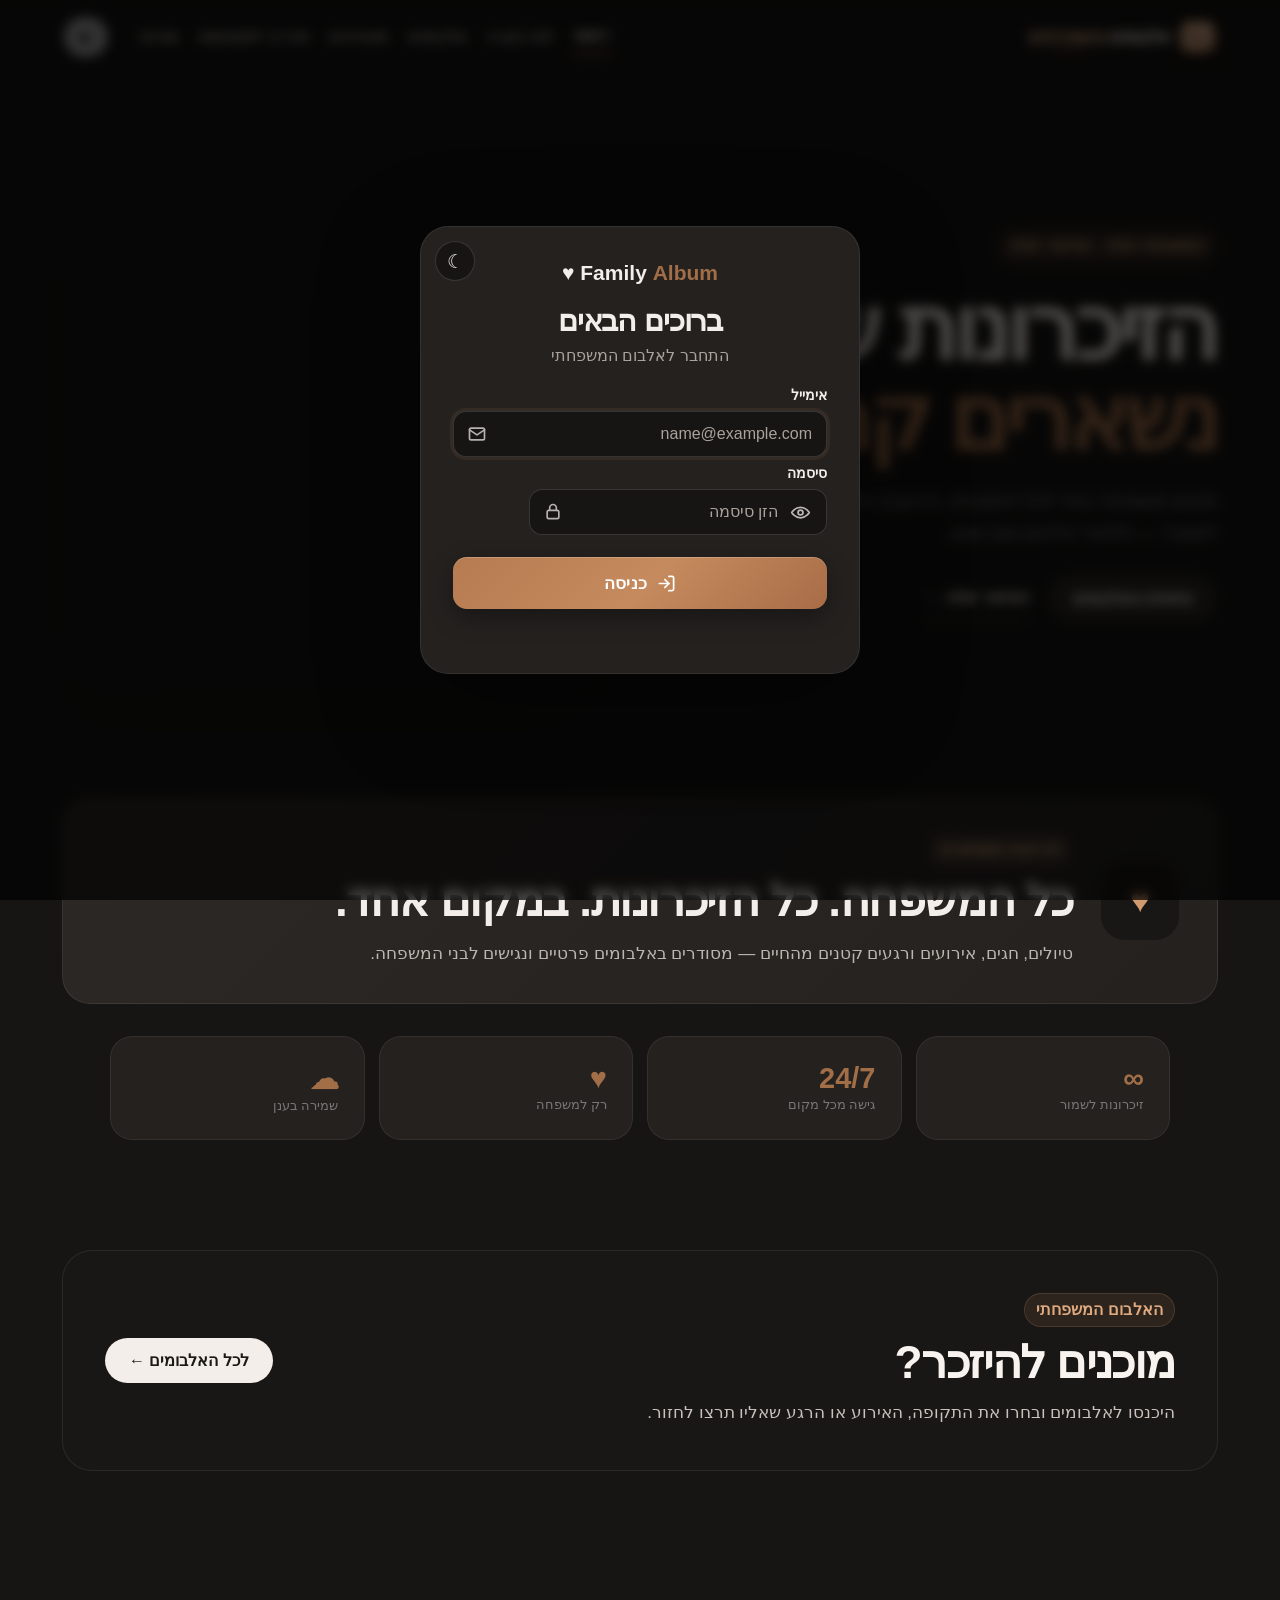
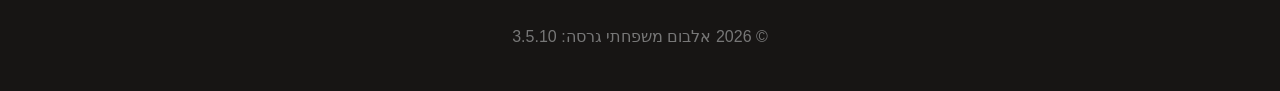
==== commit 27bba3a3: "Family Photo Album R17P2O22X4Z" ====
--- a/index.html
+++ b/index.html
@@ -1,4 +1,4 @@
-<!doctype html><html lang="he" dir="rtl"><head><meta charset="utf-8"><meta name="viewport" content="width=device-width,initial-scale=1"><link rel="icon" type="image/x-icon" href="favicon.ico?v=3512"><link rel="shortcut icon" type="image/x-icon" href="favicon.ico?v=3512"><title>אלבום משפחתי</title><link rel="stylesheet" href="css/main.css?v=R17P2O21"><link rel="stylesheet" href="css/spa-activity.css?v=R17L3"><script src="js/config.js"></script><script src="js/version.js?v=R17P2O21"></script><script src="js/utils.js?v=R17P2O19"></script><script src="js/theme.js"></script>
+<!doctype html><html lang="he" dir="rtl"><head><meta charset="utf-8"><meta name="viewport" content="width=device-width,initial-scale=1"><link rel="icon" type="image/x-icon" href="favicon.ico?v=3512"><link rel="shortcut icon" type="image/x-icon" href="favicon.ico?v=3512"><title>אלבום משפחתי</title><link rel="stylesheet" href="css/main.css?v=R17P2O22X4Z"><link rel="stylesheet" href="css/spa-activity.css?v=R17L3"><script src="js/config.js"></script><script src="js/version.js?v=R17P2O22X4Z"></script><script src="js/utils.js?v=R17P2O19"></script><script src="js/theme.js"></script>
 <style id="password-toggle-eye-style">
 .password-field-wrap{position:relative;display:flex;align-items:center}
 .password-field-wrap input{width:100%;padding-right:48px!important}
@@ -76,7 +76,7 @@
   new MutationObserver(ms=>ms.forEach(m=>m.addedNodes.forEach(n=>{if(n.nodeType===1)normalize(n)}))).observe(document.documentElement,{childList:true,subtree:true});
 })();
 </script>
-<script src="js/layout.js?v=R17L4"></script>
+<script src="js/layout.js?v=R17P2O22X4Y"></script>
 
 <script>
 function shouldAutoOpenLogin(){
@@ -168,7 +168,7 @@
       if(window.SessionManager?.start) SessionManager.start(r.data.user, r.data.token, false);
     }catch(e){ console.warn("Session manager:",e); }
     msg.textContent="התחברות הצליחה";
-    msg.classList.add("success");
+    msg.className="login-message success";
     // R17P1A: after authentication, hand visual control to the single global bootstrap loader.
     closeLoginModal();
     // R17K6: complete the cold bootstrap while the Login Modal is still visible.
@@ -189,7 +189,7 @@
     window.AppRouter?.go?.("dashboard");
   }catch(err){
     msg.textContent=err?.message||"אירעה שגיאה בעת ההתחברות";
-    msg.classList.add("error");
+    msg.className="login-message error";
   }finally{
     btn.disabled=false;
   }
@@ -234,13 +234,14 @@
 <script src="js/spa/app-state.js?v=R17K10"></script>
 <script src="js/spa/router.js?v=R17K10"></script>
 <script src="js/spa/session-data-store.js?v=R17P1D"></script>
-<script src="js/spa/views.js?v=R17L5G6"></script>
+<script src="js/spa/views.js?v=R17P2O22X4Z"></script>
 <script src="js/spa/dashboard-view.js?v=R17L1"></script>
 <script src="js/spa/albums-view.js?v=R17P2O13"></script>
-<script src="js/spa/album-view.js?v=R17P2O21"></script>
+<script src="js/spa/album-view.js?v=R17P2O22X4T"></script>
 <script src="js/spa/favorites-view.js?v=R17P2O19"></script>
 <script src="js/spa/trash-view.js?v=R17P2O13"></script>
+<script src="js/spa/feedback-view.js?v=R17P2O22X4H"></script>
 <script src="js/spa/admin-shell-template.js?v=R17P2O13"></script><script src="js/spa/admin-view.js?v=R17P2O13"></script><script src="js/spa/activity-view.js?v=R17P2O6"></script>
 <script src="js/spa/diagnostics.js?v=R17P2D1"></script>
-<script src="js/spa/bootstrap.js?v=R17P1C"></script>
+<script src="js/spa/bootstrap.js?v=R17P2O22X4Y"></script>
 </body></html>
--- a/css/main.css
+++ b/css/main.css
@@ -1973,3 +1973,145 @@
 
 /* R17P2O22O — Trash bulk/permanent album actions. */
 .trash-page-actions{display:flex;gap:10px;flex-wrap:wrap;align-items:center}.trash-page-actions .danger-btn:disabled{opacity:.45;cursor:not-allowed}
+
+/* R17P2O22X — feedback / regression tracker */
+.feedback-page{max-width:min(1680px,calc(100% - 32px))}.feedback-actions,.feedback-counters,.feedback-filters{display:flex;gap:10px;flex-wrap:wrap;align-items:center}.feedback-counters{margin:14px 0}.feedback-counters button{border:1px solid var(--border,#777);background:var(--card,#222);color:inherit;border-radius:10px;padding:8px 12px;cursor:pointer}.feedback-filters{margin-bottom:14px}.feedback-filters select,.feedback-filters input,.feedback-form select,.feedback-form textarea{min-height:40px;border-radius:8px;padding:8px;border:1px solid var(--border,#777);background:var(--card,#222);color:inherit}.feedback-filters input{min-width:220px}.feedback-table-wrap{overflow:auto}.feedback-table{width:100%;border-collapse:collapse;min-width:1050px}.feedback-table th,.feedback-table td{padding:9px;border-bottom:1px solid var(--border,#555);text-align:right;vertical-align:top}.feedback-table .fb-desc{min-width:260px;white-space:normal}.feedback-form{display:grid;grid-template-columns:1fr 1fr;gap:12px}.feedback-form label{display:flex;flex-direction:column;gap:5px}.feedback-form .wide{grid-column:1/-1}.feedback-form textarea{min-height:80px;resize:vertical}.feedback-detail p{white-space:pre-wrap}.form-message.success{color:#28a745}.form-message.error{color:#dc3545}@media(max-width:700px){.feedback-form{grid-template-columns:1fr}.feedback-form .wide{grid-column:auto}.feedback-filters>*{flex:1 1 100%}}
+
+/* R17P2O22X1 — Feedback tracker layout repair */
+.feedback-page{width:min(1480px,calc(100% - 40px));margin:0 auto;padding-bottom:32px}
+.feedback-page>.heading{display:flex;justify-content:space-between;align-items:flex-start;gap:18px;margin-bottom:14px}
+.feedback-actions{justify-content:flex-end}
+.feedback-counters{padding:12px 14px;border:1px solid var(--border,rgba(255,255,255,.14));border-radius:14px;background:var(--card,#222)}
+.feedback-filters{display:grid;grid-template-columns:repeat(4,minmax(150px,1fr)) minmax(220px,1.35fr);padding:14px;border:1px solid var(--border,rgba(255,255,255,.14));border-radius:14px;background:var(--card,#222)}
+.feedback-filters select,.feedback-filters input{width:100%;min-width:0}
+.feedback-table-wrap{border:1px solid var(--border,rgba(255,255,255,.14));border-radius:14px;background:var(--card,#222)}
+.feedback-table th{position:sticky;top:0;background:var(--card,#222);z-index:1}
+.feedback-modal{position:fixed!important;inset:0!important;z-index:12000!important;display:flex!important;align-items:center!important;justify-content:center!important;padding:24px!important;background:rgba(0,0,0,.68)!important;backdrop-filter:blur(5px);overflow:auto}
+.feedback-modal .modal-card{position:relative;width:min(860px,100%);max-height:calc(100vh - 48px);overflow:auto;margin:auto;padding:26px;border:1px solid var(--border,rgba(255,255,255,.16));border-radius:18px;background:var(--card,#211f1d);color:inherit;box-shadow:0 24px 70px rgba(0,0,0,.45);direction:rtl}
+.feedback-modal .modal-card>h2{margin:0 0 20px;padding-inline-end:42px}
+.feedback-modal .modal-close{position:absolute;top:14px;left:14px;width:34px;height:34px;border:1px solid var(--border,rgba(255,255,255,.18));border-radius:50%;background:transparent;color:inherit;font-size:24px;line-height:1;cursor:pointer}
+.feedback-modal .feedback-form{grid-template-columns:repeat(2,minmax(0,1fr));gap:14px 16px}
+.feedback-modal .feedback-form label{font-weight:700}
+.feedback-modal .feedback-form select,.feedback-modal .feedback-form textarea{width:100%;box-sizing:border-box;background:var(--card,#222)}
+.feedback-modal .feedback-form textarea{min-height:72px;max-height:150px}
+.feedback-modal #fbMsg{min-height:22px;margin:12px 0 8px;font-weight:700}
+.feedback-modal #fbSave,.feedback-modal #mSave,.feedback-modal #mDelete{margin-top:4px}
+html:not(.dark) .feedback-counters,html:not(.dark) .feedback-filters,html:not(.dark) .feedback-table-wrap,html:not(.dark) .feedback-modal .modal-card{background:#fff;color:#2a2724;border-color:rgba(42,39,36,.16)}
+html:not(.dark) .feedback-table th{background:#fff}
+html:not(.dark) .feedback-filters select,html:not(.dark) .feedback-filters input,html:not(.dark) .feedback-modal .feedback-form select,html:not(.dark) .feedback-modal .feedback-form textarea{background:#fff;color:#2a2724;border-color:rgba(42,39,36,.22)}
+@media(max-width:980px){.feedback-filters{grid-template-columns:repeat(2,minmax(0,1fr))}.feedback-filters input{grid-column:1/-1}}
+@media(max-width:700px){.feedback-page{width:min(100% - 20px,1480px)}.feedback-page>.heading{flex-direction:column}.feedback-actions{width:100%;justify-content:flex-start}.feedback-modal{padding:10px!important;align-items:flex-start!important}.feedback-modal .modal-card{max-height:calc(100vh - 20px);padding:20px 14px;margin:0}.feedback-modal .feedback-form{grid-template-columns:1fr}.feedback-modal .feedback-form .wide{grid-column:auto}.feedback-filters{grid-template-columns:1fr}.feedback-filters input{grid-column:auto}}
+
+/* R17P2O22X2 — simplified feedback tracker */
+.feedback-filters{grid-template-columns:minmax(150px,1fr) minmax(150px,1fr) minmax(170px,1fr) minmax(240px,1.45fr);align-items:end}
+.feedback-filters label{display:flex;flex-direction:column;gap:6px;font-weight:700;min-width:0}
+.feedback-filters label>span{font-size:.92rem;opacity:.9}
+.feedback-search{min-width:0}
+.feedback-help{margin:-8px 0 18px;opacity:.82;line-height:1.55}
+.feedback-modal .feedback-form textarea#nDesc{min-height:140px;max-height:280px}
+@media(max-width:980px){.feedback-filters{grid-template-columns:repeat(2,minmax(0,1fr))}.feedback-filters input{grid-column:auto}}
+@media(max-width:700px){.feedback-filters{grid-template-columns:1fr}}
+
+/* R17P2O22X3 feedback admin actions */
+.feedback-modal-actions{display:flex;gap:10px;justify-content:flex-start;flex-wrap:wrap;margin-top:4px}.feedback-table td:last-child{white-space:nowrap}.feedback-table .danger-btn{margin-inline-start:4px}
+
+/* R17P2O22X4 — feedback ownership, date/time and Activity Log style sorting */
+.feedback-sort{border:0;background:transparent;color:inherit;font:inherit;font-weight:900;cursor:pointer;padding:5px 8px;border-radius:9px;display:inline-flex;align-items:center;gap:5px}.feedback-sort:hover{background:rgba(127,127,127,.1)}.feedback-sort .sort-arrow{opacity:.35;min-width:1em}.feedback-sort.active{background:rgba(138,93,59,.16);color:#8a5d3b}.feedback-sort.active .sort-arrow{opacity:1;font-weight:1000}.feedback-table th.sorted{background:rgba(138,93,59,.16)!important;box-shadow:inset 0 -3px #a16e48}.feedback-table tbody td.sorted-col{background:rgba(138,93,59,.105)!important;box-shadow:inset 0 0 0 1px rgba(138,93,59,.08)}.dark .feedback-sort.active{background:rgba(196,154,114,.18);color:#e3b88f}.dark .feedback-table th.sorted{background:#332c27!important;box-shadow:inset 0 -3px #c49a72}.dark .feedback-table tbody td.sorted-col{background:#38302a!important;box-shadow:inset 0 0 0 1px rgba(196,154,114,.08)}.feedback-mobile-sort{display:none!important}
+@media(max-width:1160px){.feedback-mobile-sort{display:flex!important}.feedback-table tbody td.sorted-col{position:relative;background:rgba(138,93,59,.105)!important;border:1px solid rgba(138,93,59,.16)!important;box-shadow:inset 0 0 0 1px rgba(138,93,59,.08)!important;border-radius:10px;padding:8px 10px!important}.feedback-table tbody td.sorted-col::before{color:#8a5d3b!important;font-weight:900!important;opacity:1!important}.feedback-table tbody td.sorted-col[data-sort-dir="asc"]::before{content:attr(data-label) " ↑"}.feedback-table tbody td.sorted-col[data-sort-dir="desc"]::before{content:attr(data-label) " ↓"}.dark .feedback-table tbody td.sorted-col{background:#38302a!important;border-color:rgba(196,154,114,.16)!important}.dark .feedback-table tbody td.sorted-col::before{color:#e3b88f!important}}
+@media(max-width:1160px){
+.feedback-table-wrap{overflow:visible;border:0;background:transparent!important}.feedback-table{min-width:0;display:block}.feedback-table thead{display:none}.feedback-table tbody{display:grid;gap:12px}.feedback-table tr{display:grid;grid-template-columns:1fr 1fr;gap:9px 12px;padding:14px;border:1px solid var(--border,#ddd);border-radius:15px;background:var(--card,#fff)}.feedback-table td,.dark .feedback-table td{border:0!important;padding:0;background:transparent!important;min-width:0}.feedback-table td::before{content:attr(data-label);display:block;font-size:.72rem;font-weight:850;opacity:.62;margin-bottom:2px}.feedback-table .fb-desc{min-width:0}.feedback-table td:last-child{white-space:normal;grid-column:1/-1}.dark .feedback-table tr{background:#24211f}.feedback-table tbody td.sorted-col::before{opacity:1!important}
+}
+@media(max-width:560px){.feedback-table tr{grid-template-columns:1fr}}
+
+/* R17P2O22X4B — feedback alternating rows/cards, aligned with Activity Log */
+@media(min-width:1161px){
+  .feedback-table tbody tr:nth-child(odd) td:not(.sorted-col){background:rgba(138,93,59,.035)!important}
+  .feedback-table tbody tr:nth-child(even) td:not(.sorted-col){background:rgba(127,127,127,.055)!important}
+  .dark .feedback-table tbody tr:nth-child(odd) td:not(.sorted-col){background:#24211f!important}
+  .dark .feedback-table tbody tr:nth-child(even) td:not(.sorted-col){background:#2c2825!important}
+}
+@media(max-width:1160px){
+  .feedback-table tbody tr:nth-child(odd){background:var(--card,#fff)}
+  .feedback-table tbody tr:nth-child(even){background:rgba(127,127,127,.055)}
+  .dark .feedback-table tbody tr:nth-child(odd){background:#24211f}
+  .dark .feedback-table tbody tr:nth-child(even){background:#2c2825}
+}
+
+/* R17P2O22X4H — feedback tracker UX polish */
+.feedback-actions{display:flex;gap:10px;align-items:center;flex-wrap:wrap}
+.feedback-actions .btn{display:inline-flex;align-items:center;justify-content:center;gap:8px;min-height:42px;border-radius:12px;font-weight:850;box-shadow:0 5px 14px rgba(0,0,0,.08);transition:transform .15s ease,box-shadow .15s ease,filter .15s ease}
+.feedback-actions .btn:hover{transform:translateY(-1px);box-shadow:0 7px 18px rgba(0,0,0,.12)}
+.feedback-primary-action{background:#256f4a!important;border-color:#256f4a!important;color:#fff!important}
+.feedback-export-action{background:#1f5f8b!important;border-color:#1f5f8b!important;color:#fff!important}
+.feedback-action-icon{font-size:1.15em;font-weight:900;line-height:1}
+.feedback-row-actions{white-space:nowrap!important}
+.feedback-icon-btn{width:34px;height:34px;border-radius:9px;border:1px solid currentColor;background:transparent;display:inline-flex;align-items:center;justify-content:center;margin-inline:3px;cursor:pointer;font-size:18px;font-weight:900;transition:background .15s ease,transform .15s ease}
+.feedback-icon-btn:hover{transform:translateY(-1px)}
+.feedback-icon-btn.edit{color:#218653;background:rgba(33,134,83,.08)}
+.feedback-icon-btn.edit:hover{background:rgba(33,134,83,.17)}
+.feedback-icon-btn.delete{color:#c43b3b;background:rgba(196,59,59,.08)}
+.feedback-icon-btn.delete:hover{background:rgba(196,59,59,.17)}
+.feedback-loading{display:flex;align-items:center;justify-content:center;gap:9px;min-height:90px}
+.feedback-table tbody tr{cursor:default}
+@media(max-width:1160px){.feedback-table tbody tr{cursor:pointer}.feedback-row-actions{cursor:default}.feedback-actions{width:100%}.feedback-actions .btn{flex:1 1 150px}}
+
+/* X4M unified in-modal action feedback */
+.ui-dialog-success{margin:12px 0 0!important;color:#188038!important;font-weight:800}.dark .ui-dialog-success{color:#7ee29a!important}.photo-upload-summary.success,.photo-edit-message.success{color:#188038!important}.dark .photo-upload-summary.success,.dark .photo-edit-message.success{color:#7ee29a!important}.photo-upload-summary.error,.photo-edit-message.error{color:#b42318!important}.dark .photo-upload-summary.error,.dark .photo-edit-message.error{color:#ff8d85!important}
+
+
+/* R17P2O22X4Q — fluid photo grid without card-width jumps.
+   Cards keep a controlled width (220–260px); the grid itself decides when
+   another column no longer fits. This removes the 5→4→3 / 3→2 enlargement. */
+.photo-tools-toggle{display:none;margin:12px 0 8px;align-items:center;justify-content:space-between;gap:10px;width:100%;min-height:44px;font-weight:800;}
+.section #spaGallery.gallery{
+  grid-template-columns:repeat(auto-fit,minmax(min(220px,100%),260px));
+  justify-content:center;
+  gap:12px;
+}
+/* With 220px minimum cards, 720px is the first compact range where the
+   gallery is effectively moving toward two columns. Keep filters collapsed. */
+@media (max-width:720px){
+  #spaPhotoToolsToggle{display:flex!important;}
+  #spaPhotoTools.is-collapsed{display:none!important;}
+}
+@media (min-width:721px){
+  #spaPhotoToolsToggle{display:none!important;}
+  #spaPhotoTools{display:flex!important;}
+}
+
+
+/* R17P2O22X4R — filter mode follows the gallery's real 3→2 transition.
+   The page class is driven from the same 220px minimum track + 12px gap
+   used by the fluid grid, so there is no separate viewport breakpoint. */
+.spa-photo-page.photo-filter-compact #spaPhotoToolsToggle{display:flex!important;}
+.spa-photo-page.photo-filter-compact #spaPhotoTools.is-collapsed{display:none!important;}
+.spa-photo-page:not(.photo-filter-compact) #spaPhotoToolsToggle{display:none!important;}
+.spa-photo-page:not(.photo-filter-compact) #spaPhotoTools{display:flex!important;}
+
+
+/* R17P2O22X4T — user-facing SPA labels + Activity-style collapsible Feedback filters */
+.feedback-filter-toolbar{display:none;align-items:center;justify-content:space-between;gap:12px;margin:14px 0;padding:12px 16px;border:1px solid var(--border,rgba(255,255,255,.14));border-radius:16px;background:var(--card,#222);box-shadow:0 7px 24px rgba(0,0,0,.05)}
+.feedback-filter-toolbar strong{display:flex;align-items:center;gap:8px}.feedback-filter-summary{margin-inline-start:auto;opacity:.72;font-size:.9rem}.feedback-filter-toggle{min-width:138px;display:inline-flex!important;align-items:center;justify-content:center;gap:7px}.feedback-filter-toggle .toggle-arrow{display:inline-block;transition:transform .2s}.feedback-filter-toggle[aria-expanded="true"] .toggle-arrow{transform:rotate(180deg)}
+.feedback-filter-panel{position:relative;overflow:hidden;display:block;margin-bottom:14px;padding:22px;border:1px solid var(--border,rgba(255,255,255,.14));border-radius:20px;background:var(--card,#222)}.feedback-filter-panel.open{display:block;animation:filterOpen .18s ease-out}.feedback-filter-panel:before{content:"";position:absolute;inset:0 0 auto;height:4px;background:linear-gradient(90deg,#8a5d3b,#c49a72,#8a5d3b)}
+.feedback-filter-title{display:flex;align-items:center;justify-content:space-between;gap:12px;margin-bottom:18px}.feedback-filter-title h2{margin:0;font-size:1.12rem}.feedback-filter-close{border:0;background:transparent;color:inherit;font-size:1.55rem;line-height:1;cursor:pointer;padding:4px 8px;border-radius:9px}.feedback-filter-close:hover{background:rgba(127,127,127,.12)}
+.feedback-filter-panel .feedback-filters{margin:0;border:0;padding:0;background:transparent!important}
+html:not(.dark) .feedback-filter-toolbar,html:not(.dark) .feedback-filter-panel{background:#fff;color:#2a2724;border-color:rgba(42,39,36,.16)}
+@media(max-width:700px){.feedback-filter-toolbar{flex-wrap:wrap}.feedback-filter-summary{order:3;width:100%;margin-inline-start:0}.feedback-filter-toggle{margin-inline-start:auto}.feedback-filter-panel{padding:18px 14px}}
+
+/* R17P2O22X4W: account for feedback page margins + section padding; switch before the 1050px table can overflow. */
+@media(max-width:1160px){
+  .feedback-filter-toolbar{display:flex}
+  .feedback-filter-panel{display:none}
+  .feedback-filter-panel.open{display:block}
+}
+@media(min-width:1161px){
+  .feedback-filter-title{display:none}
+}
+
+
+/* R17P2O22X4Y — Basic user guide */
+.user-guide{scroll-behavior:smooth}.guide-hero{max-width:850px;margin:0 auto 26px;text-align:center}.guide-hero h1{font-size:clamp(36px,5vw,58px);margin:12px 0 14px;letter-spacing:-1px}.guide-hero p{font-size:18px;line-height:1.75;color:#666;margin:0}.guide-quick-nav{display:flex;gap:9px;flex-wrap:wrap;justify-content:center;margin:0 auto 28px;position:sticky;top:84px;z-index:20;padding:10px;border:1px solid #0001;border-radius:18px;background:#f6f3eff2;backdrop-filter:blur(12px)}.guide-quick-nav a{padding:9px 14px;border-radius:20px;background:#fff;border:1px solid #0001;font-weight:700}.guide-grid{display:grid;grid-template-columns:repeat(2,minmax(0,1fr));gap:16px}.guide-card{scroll-margin-top:150px;display:flex;gap:18px;padding:24px;background:#fff;border:1px solid #0001;border-radius:22px;box-shadow:0 10px 30px #0000000b}.guide-card h2{margin:0 0 9px;font-size:23px}.guide-card p{margin:0;line-height:1.7;color:#666}.guide-card ol{margin:12px 0 0;padding-right:22px;line-height:1.8}.guide-icon,.guide-number{display:grid;place-items:center;flex:0 0 48px;width:48px;height:48px;border-radius:15px;background:#a16e4818;color:#a16e48;font-size:23px;font-weight:900}.guide-start{grid-column:1/-1}.guide-help{grid-column:1/-1}.guide-footer-actions{display:flex;align-items:center;justify-content:center;gap:18px;flex-wrap:wrap;margin-top:28px}.guide-back-link{font-weight:800;color:#a16e48}.dark .guide-hero p,.dark .guide-card p{color:#bdb6b0}.dark .guide-card,.dark .guide-quick-nav a{background:#24211f;border-color:#fff1}.dark .guide-quick-nav{background:#171514f2;border-color:#fff1}@media(max-width:850px){.guide-grid{grid-template-columns:1fr}.guide-start,.guide-help{grid-column:auto}.guide-quick-nav{top:82px;justify-content:flex-start;flex-wrap:nowrap;overflow-x:auto}.guide-card{padding:19px;gap:13px}.guide-icon,.guide-number{flex-basis:42px;width:42px;height:42px}.guide-hero{text-align:right}}
+
+
+/* R17P2O22X4Z — redesigned basic user guide */
+.user-guide{scroll-behavior:smooth;direction:rtl}.guide-welcome{display:flex;align-items:center;justify-content:space-between;gap:28px;padding:30px 34px;margin-bottom:22px;border-radius:24px;color:#fff;background:linear-gradient(120deg,#078dd8 0%,#2457df 48%,#8139e8 100%);box-shadow:0 16px 40px #1d52d62b;overflow:hidden}.guide-welcome-copy{max-width:980px}.guide-welcome .guide-kicker{display:inline-block;font-size:13px;font-weight:900;letter-spacing:.02em;padding:6px 11px;margin-bottom:7px;border-radius:999px;background:#ffffff20;border:1px solid #ffffff35}.guide-welcome h1{margin:0 0 10px;font-size:clamp(30px,4vw,48px);line-height:1.15}.guide-welcome p{margin:4px 0;color:#fff;font-size:17px;line-height:1.7}.guide-welcome-icon{display:grid;place-items:center;flex:0 0 112px;width:112px;height:112px;font-size:64px;border-radius:25px;background:#ffffff22;border:1px solid #ffffff35;box-shadow:inset 0 0 25px #ffffff18}.guide-getting-started{padding:24px;margin-bottom:28px;border-radius:23px;background:linear-gradient(135deg,#e8fff0,#d8fae8);border:1px solid #2fc36a44;color:#163325}.guide-section-heading{display:flex;align-items:center;gap:12px;margin-bottom:18px}.guide-section-icon{font-size:34px}.guide-section-heading h2,.guide-topics-heading h2{margin:0;font-size:26px}.guide-section-heading p,.guide-topics-heading p{margin:3px 0 0;color:#52665a}.guide-steps{display:grid;grid-template-columns:repeat(5,minmax(0,1fr));gap:12px;direction:rtl}.guide-steps article{position:relative;min-width:0;padding:18px 14px 16px;text-align:center;border-radius:18px;background:#ffffffd9;border:1px solid #0a7a3218;box-shadow:0 6px 18px #1f7a3a10}.guide-step-no{position:absolute;top:9px;right:10px;display:grid;place-items:center;width:29px;height:29px;border-radius:50%;background:#1578e8;color:#fff;font-weight:900}.guide-steps article:nth-child(2) .guide-step-no{background:#7244e8}.guide-steps article:nth-child(3) .guide-step-no{background:#24a85a}.guide-steps article:nth-child(4) .guide-step-no{background:#ef8500}.guide-steps article:nth-child(5) .guide-step-no{background:#ee355e}.guide-step-icon{display:block;margin:4px auto 8px;font-size:32px}.guide-steps h3{margin:0 0 6px;font-size:16px}.guide-steps p{margin:0;color:#53645a;font-size:14px;line-height:1.5}.guide-topics-heading{margin:0 2px 15px}.guide-topic-grid{display:grid;grid-template-columns:repeat(4,minmax(0,1fr));gap:15px}.guide-topic{--topic:#1686df;display:flex;flex-direction:column;min-height:205px;padding:19px;border-radius:20px;background:linear-gradient(145deg,#fff,#f8fbff);border:1px solid #b8c6d533;box-shadow:0 9px 24px #001b3310}.guide-topic-icon{display:grid;place-items:center;width:52px;height:52px;margin-bottom:12px;border-radius:15px;background:color-mix(in srgb,var(--topic) 18%,transparent);color:var(--topic);font-size:28px;font-weight:900}.guide-topic h3{margin:0 0 6px;color:var(--topic);font-size:21px}.guide-topic p{margin:0;color:#5e6872;line-height:1.6}.guide-topic a{margin-top:auto;padding-top:14px;color:var(--topic);font-weight:900}.topic-dashboard{--topic:#21a45b}.topic-albums{--topic:#0d86e8}.topic-photos{--topic:#9b43e5}.topic-favorites{--topic:#d6a000}.topic-mobile{--topic:#e73a92}.topic-slideshow{--topic:#e7890b}.topic-display{--topic:#68788d}.topic-help{--topic:#08a5bd}.guide-details{display:grid;grid-template-columns:repeat(3,minmax(0,1fr));gap:14px;margin-top:24px;scroll-margin-top:120px}.guide-details article{padding:20px;border-radius:18px;background:#fff;border:1px solid #00000010}.guide-details h2{margin:0 0 8px;font-size:19px}.guide-details p{margin:0;color:#62676c;line-height:1.7}.dark .guide-getting-started{background:linear-gradient(135deg,#153c2a,#102d22);border-color:#49ce7a40;color:#e9fff0}.dark .guide-section-heading p,.dark .guide-steps p{color:#b8cfc0}.dark .guide-steps article{background:#17241e;border-color:#ffffff12}.dark .guide-topic{background:linear-gradient(145deg,#20252b,#181d22);border-color:#ffffff12}.dark .guide-topic p,.dark .guide-details p{color:#b8bec5}.dark .guide-details article{background:#1d2126;border-color:#ffffff12}@media(max-width:1160px){.guide-steps{grid-template-columns:repeat(3,minmax(0,1fr))}.guide-topic-grid{grid-template-columns:repeat(2,minmax(0,1fr))}.guide-details{grid-template-columns:1fr}}@media(max-width:700px){.guide-welcome{padding:23px 20px;align-items:flex-start}.guide-welcome-icon{display:none}.guide-welcome p{font-size:15px}.guide-getting-started{padding:18px}.guide-steps,.guide-topic-grid{grid-template-columns:1fr}.guide-steps article{text-align:right;padding-right:54px}.guide-step-icon{display:none}.guide-topic{min-height:180px}.guide-section-heading h2,.guide-topics-heading h2{font-size:23px}}
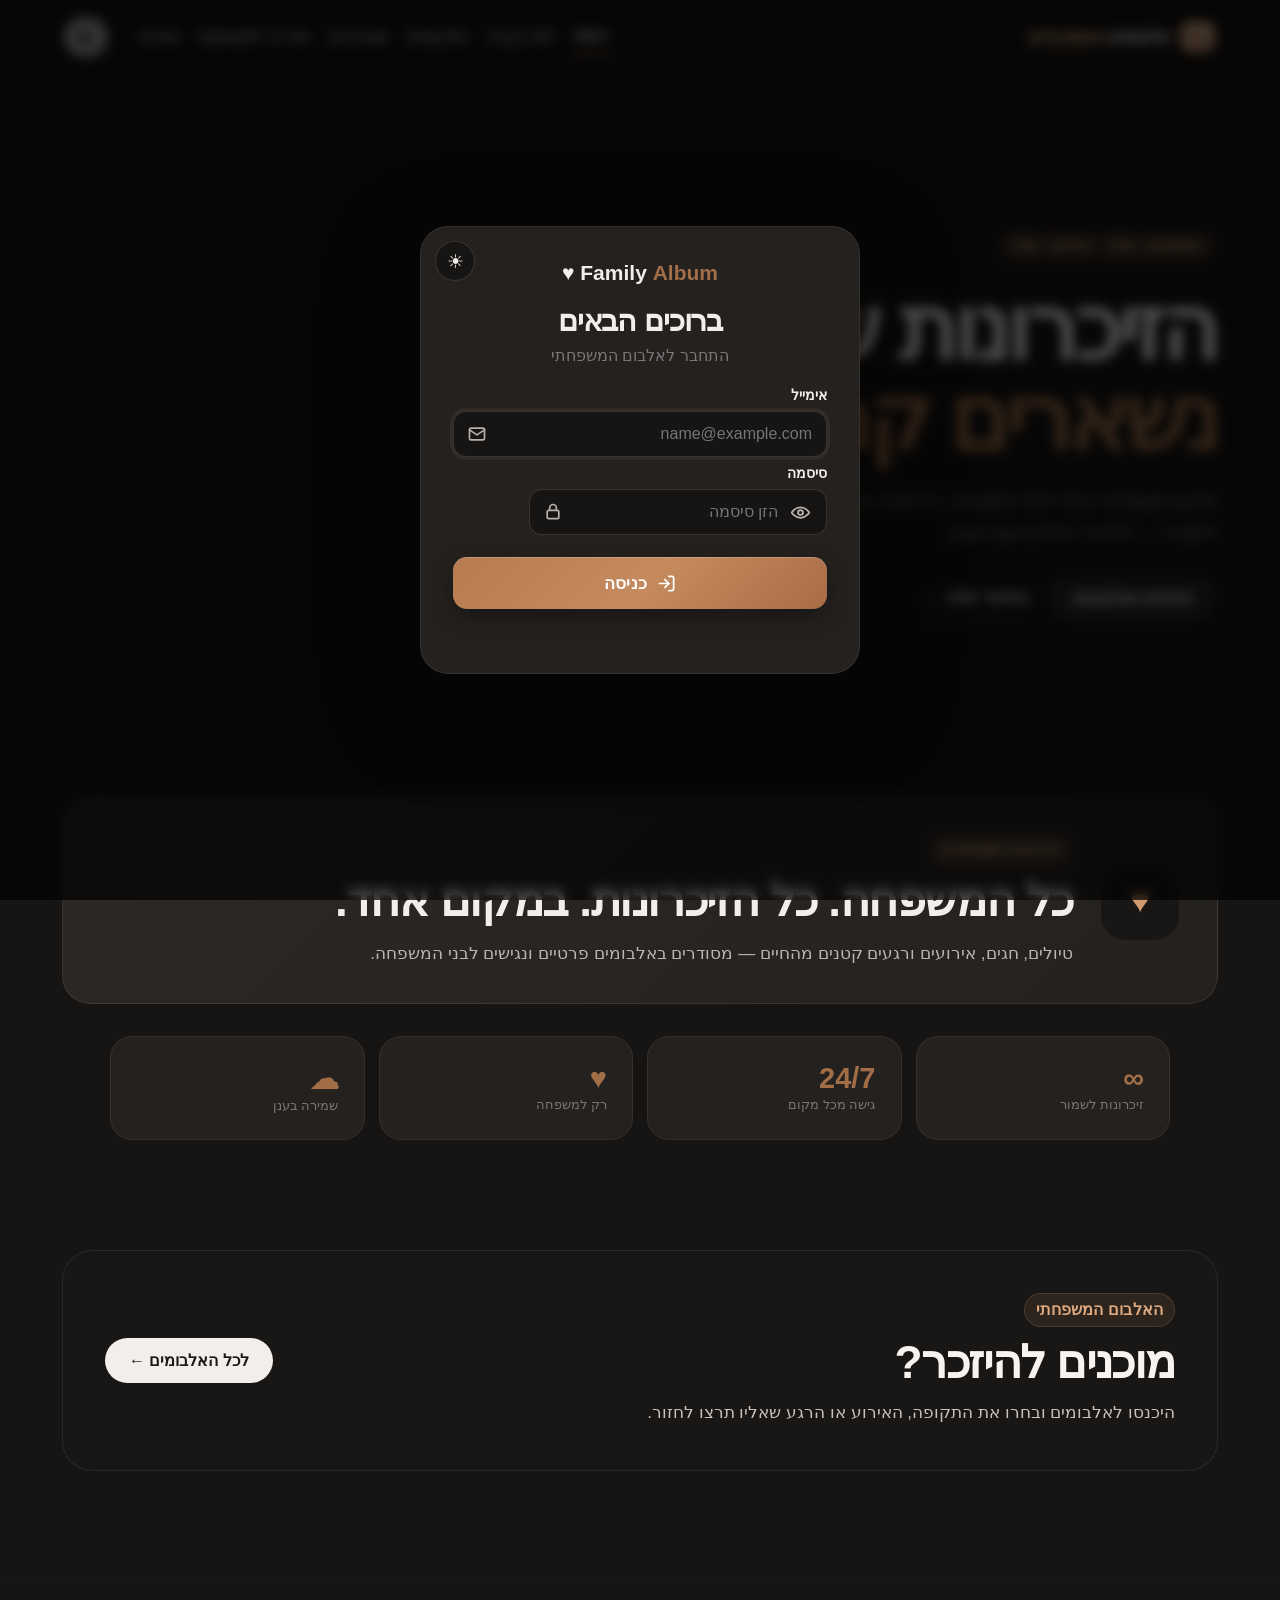
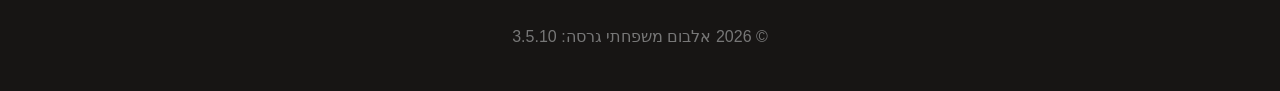
==== commit 280e6e48: "R17P2O22X4Z3" ====
--- a/index.html
+++ b/index.html
@@ -1,4 +1,4 @@
-<!doctype html><html lang="he" dir="rtl"><head><meta charset="utf-8"><meta name="viewport" content="width=device-width,initial-scale=1"><link rel="icon" type="image/x-icon" href="favicon.ico?v=3512"><link rel="shortcut icon" type="image/x-icon" href="favicon.ico?v=3512"><title>אלבום משפחתי</title><link rel="stylesheet" href="css/main.css?v=R17P2O22X4Z"><link rel="stylesheet" href="css/spa-activity.css?v=R17L3"><script src="js/config.js"></script><script src="js/version.js?v=R17P2O22X4Z"></script><script src="js/utils.js?v=R17P2O19"></script><script src="js/theme.js"></script>
+<!doctype html><html lang="he" dir="rtl"><head><meta charset="utf-8"><meta name="viewport" content="width=device-width,initial-scale=1"><link rel="icon" type="image/x-icon" href="favicon.ico?v=3512"><link rel="shortcut icon" type="image/x-icon" href="favicon.ico?v=3512"><title>אלבום משפחתי</title><link rel="stylesheet" href="css/main.css?v=R17P2O22X4Z3"><link rel="stylesheet" href="css/spa-activity.css?v=R17L3"><script src="js/config.js"></script><script src="js/version.js?v=R17P2O22X4Z3"></script><script src="js/utils.js?v=R17P2O19"></script><script src="js/theme.js"></script>
 <style id="password-toggle-eye-style">
 .password-field-wrap{position:relative;display:flex;align-items:center}
 .password-field-wrap input{width:100%;padding-right:48px!important}
@@ -107,7 +107,6 @@
   const modal=document.getElementById("loginModal");
   if(!modal)return;
   const locked=!hasActiveSession();
-  modal.classList.add("modal-dark");
   modal.classList.add("open");
   modal.setAttribute("aria-hidden","false");
   modal.dataset.locked=locked?"true":"false";
@@ -123,16 +122,17 @@
 function updateLoginModalThemeButton(){
   const btn=document.getElementById("loginModalTheme");
   if(!btn) return;
-  const modal=document.getElementById("loginModal");
-  const dark=!!modal?.classList.contains("modal-dark");
+  const dark=document.documentElement.classList.contains("dark");
   btn.textContent=dark?"☀":"☾";
   btn.setAttribute("aria-label",dark?"מעבר למצב בהיר":"מעבר למצב כהה");
   btn.title=dark?"עבור למצב בהיר":"עבור למצב כהה";
 }
 function toggleLoginModalTheme(){
-  const modal=document.getElementById("loginModal");
-  if(!modal)return;
-  modal.classList.toggle("modal-dark");
+  if(typeof window.toggleTheme==="function") window.toggleTheme();
+  else {
+    document.documentElement.classList.toggle("dark");
+    try{localStorage.setItem("familyTheme",document.documentElement.classList.contains("dark")?"dark":"light");}catch(_){}
+  }
   updateLoginModalThemeButton();
 }
 updateLoginModalThemeButton();
--- a/css/main.css
+++ b/css/main.css
@@ -2115,3 +2115,32 @@
 
 /* R17P2O22X4Z — redesigned basic user guide */
 .user-guide{scroll-behavior:smooth;direction:rtl}.guide-welcome{display:flex;align-items:center;justify-content:space-between;gap:28px;padding:30px 34px;margin-bottom:22px;border-radius:24px;color:#fff;background:linear-gradient(120deg,#078dd8 0%,#2457df 48%,#8139e8 100%);box-shadow:0 16px 40px #1d52d62b;overflow:hidden}.guide-welcome-copy{max-width:980px}.guide-welcome .guide-kicker{display:inline-block;font-size:13px;font-weight:900;letter-spacing:.02em;padding:6px 11px;margin-bottom:7px;border-radius:999px;background:#ffffff20;border:1px solid #ffffff35}.guide-welcome h1{margin:0 0 10px;font-size:clamp(30px,4vw,48px);line-height:1.15}.guide-welcome p{margin:4px 0;color:#fff;font-size:17px;line-height:1.7}.guide-welcome-icon{display:grid;place-items:center;flex:0 0 112px;width:112px;height:112px;font-size:64px;border-radius:25px;background:#ffffff22;border:1px solid #ffffff35;box-shadow:inset 0 0 25px #ffffff18}.guide-getting-started{padding:24px;margin-bottom:28px;border-radius:23px;background:linear-gradient(135deg,#e8fff0,#d8fae8);border:1px solid #2fc36a44;color:#163325}.guide-section-heading{display:flex;align-items:center;gap:12px;margin-bottom:18px}.guide-section-icon{font-size:34px}.guide-section-heading h2,.guide-topics-heading h2{margin:0;font-size:26px}.guide-section-heading p,.guide-topics-heading p{margin:3px 0 0;color:#52665a}.guide-steps{display:grid;grid-template-columns:repeat(5,minmax(0,1fr));gap:12px;direction:rtl}.guide-steps article{position:relative;min-width:0;padding:18px 14px 16px;text-align:center;border-radius:18px;background:#ffffffd9;border:1px solid #0a7a3218;box-shadow:0 6px 18px #1f7a3a10}.guide-step-no{position:absolute;top:9px;right:10px;display:grid;place-items:center;width:29px;height:29px;border-radius:50%;background:#1578e8;color:#fff;font-weight:900}.guide-steps article:nth-child(2) .guide-step-no{background:#7244e8}.guide-steps article:nth-child(3) .guide-step-no{background:#24a85a}.guide-steps article:nth-child(4) .guide-step-no{background:#ef8500}.guide-steps article:nth-child(5) .guide-step-no{background:#ee355e}.guide-step-icon{display:block;margin:4px auto 8px;font-size:32px}.guide-steps h3{margin:0 0 6px;font-size:16px}.guide-steps p{margin:0;color:#53645a;font-size:14px;line-height:1.5}.guide-topics-heading{margin:0 2px 15px}.guide-topic-grid{display:grid;grid-template-columns:repeat(4,minmax(0,1fr));gap:15px}.guide-topic{--topic:#1686df;display:flex;flex-direction:column;min-height:205px;padding:19px;border-radius:20px;background:linear-gradient(145deg,#fff,#f8fbff);border:1px solid #b8c6d533;box-shadow:0 9px 24px #001b3310}.guide-topic-icon{display:grid;place-items:center;width:52px;height:52px;margin-bottom:12px;border-radius:15px;background:color-mix(in srgb,var(--topic) 18%,transparent);color:var(--topic);font-size:28px;font-weight:900}.guide-topic h3{margin:0 0 6px;color:var(--topic);font-size:21px}.guide-topic p{margin:0;color:#5e6872;line-height:1.6}.guide-topic a{margin-top:auto;padding-top:14px;color:var(--topic);font-weight:900}.topic-dashboard{--topic:#21a45b}.topic-albums{--topic:#0d86e8}.topic-photos{--topic:#9b43e5}.topic-favorites{--topic:#d6a000}.topic-mobile{--topic:#e73a92}.topic-slideshow{--topic:#e7890b}.topic-display{--topic:#68788d}.topic-help{--topic:#08a5bd}.guide-details{display:grid;grid-template-columns:repeat(3,minmax(0,1fr));gap:14px;margin-top:24px;scroll-margin-top:120px}.guide-details article{padding:20px;border-radius:18px;background:#fff;border:1px solid #00000010}.guide-details h2{margin:0 0 8px;font-size:19px}.guide-details p{margin:0;color:#62676c;line-height:1.7}.dark .guide-getting-started{background:linear-gradient(135deg,#153c2a,#102d22);border-color:#49ce7a40;color:#e9fff0}.dark .guide-section-heading p,.dark .guide-steps p{color:#b8cfc0}.dark .guide-steps article{background:#17241e;border-color:#ffffff12}.dark .guide-topic{background:linear-gradient(145deg,#20252b,#181d22);border-color:#ffffff12}.dark .guide-topic p,.dark .guide-details p{color:#b8bec5}.dark .guide-details article{background:#1d2126;border-color:#ffffff12}@media(max-width:1160px){.guide-steps{grid-template-columns:repeat(3,minmax(0,1fr))}.guide-topic-grid{grid-template-columns:repeat(2,minmax(0,1fr))}.guide-details{grid-template-columns:1fr}}@media(max-width:700px){.guide-welcome{padding:23px 20px;align-items:flex-start}.guide-welcome-icon{display:none}.guide-welcome p{font-size:15px}.guide-getting-started{padding:18px}.guide-steps,.guide-topic-grid{grid-template-columns:1fr}.guide-steps article{text-align:right;padding-right:54px}.guide-step-icon{display:none}.guide-topic{min-height:180px}.guide-section-heading h2,.guide-topics-heading h2{font-size:23px}}
+
+
+/* R17P2O22X4Z1 — Admin-aware responsive header.
+   Admin owns more navigation items than a regular user, so it enters the
+   same compact/mobile header presentation earlier instead of letting the
+   desktop navigation collide first. */
+@media (min-width:1181px) and (max-width:1380px){
+  .top.admin-nav-dense{position:sticky;top:0;z-index:500;min-height:68px;height:68px;padding:7px 12px;gap:8px;flex-wrap:nowrap}
+  .top.admin-nav-dense .menu-toggle{display:inline-flex!important;order:0;flex:0 0 46px;width:46px;height:46px}
+  .top.admin-nav-dense .brand{order:1;flex:0 0 48px;width:48px;height:48px;margin:0;display:flex;align-items:center;justify-content:center}
+  .top.admin-nav-dense .brand .brand-name{display:none!important}
+  .top.admin-nav-dense .mobile-page-name{display:block!important;order:2;flex:1 1 auto;min-width:0;max-width:none;margin:0 5px;text-align:center;white-space:nowrap;overflow:hidden;text-overflow:ellipsis}
+  .top.admin-nav-dense .header-user{order:3;flex:0 1 auto;max-width:104px}
+  .top.admin-nav-dense .actions{order:4;gap:5px;flex:0 0 auto}
+  .top.admin-nav-dense nav{display:none!important;position:absolute;top:100%;right:12px;left:12px;z-index:600;flex-direction:column;gap:0;padding:8px;background:#fff;border:1px solid #0002;border-radius:16px;box-shadow:0 18px 45px #0003}
+  .top.admin-nav-dense nav.mobile-open{display:flex!important}
+  .top.admin-nav-dense nav a{width:100%;padding:13px 16px;border-bottom:1px solid #0001;white-space:nowrap!important;overflow:hidden;text-overflow:ellipsis}
+  .top.admin-nav-dense nav a:last-child{border-bottom:0}
+  .dark .top.admin-nav-dense nav{background:#24211f;border-color:#fff2}
+  .dark .top.admin-nav-dense nav a{border-color:#fff1}
+}
+
+/* R17P2O22X4Z1 — shared busy indicator for confirmation actions.
+   emptyTrash already supplies busyText="מרוקן..."; the shared dialog now
+   renders the same rotating progress cue used elsewhere in the SPA. */
+.ui-dialog-busy .ui-dialog-primary,
+.ui-dialog-busy .ui-dialog-danger{display:inline-flex;align-items:center;justify-content:center;gap:9px}
+.ui-dialog-busy .ui-dialog-primary::before,
+.ui-dialog-busy .ui-dialog-danger::before{content:"";width:16px;height:16px;flex:0 0 16px;border:2px solid currentColor;border-inline-start-color:transparent;border-radius:50%;animation:spaInlineSpin .75s linear infinite}
